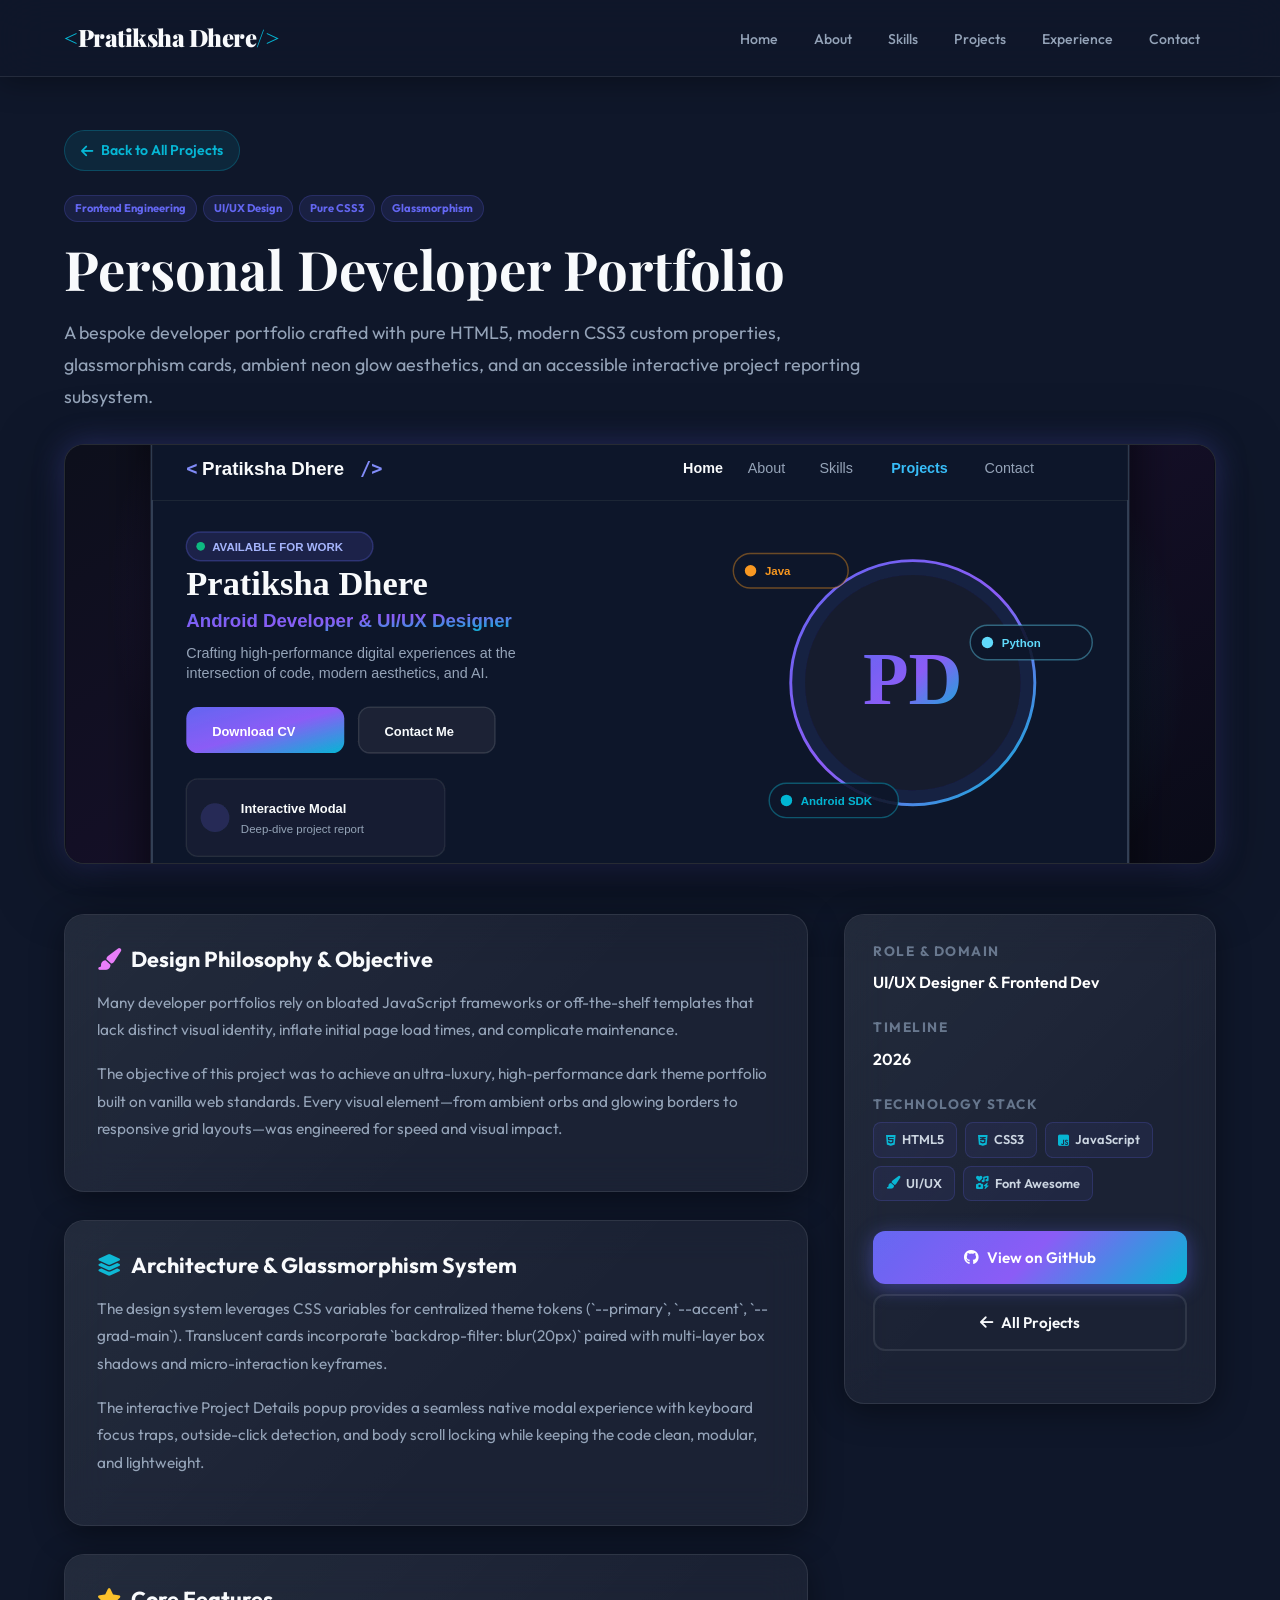
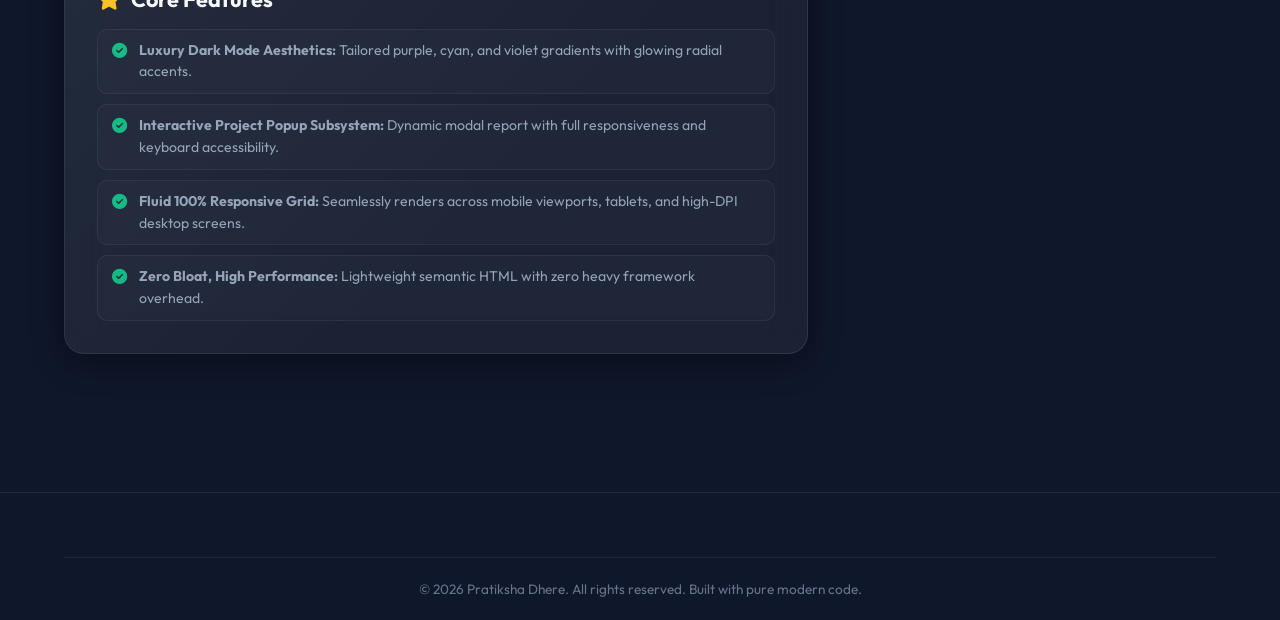
==== project-portfolio.html @ 49fff2e5 "Initial portfolio commit" ====
<!DOCTYPE html>
<html lang="en">
<head>
  <meta charset="UTF-8" />
  <meta name="viewport" content="width=device-width, initial-scale=1.0" />
  <meta name="description" content="Developer Portfolio — UI/UX Design & High Performance Web Architecture Case Study by Pratiksha Dhere" />
  <title>Developer Portfolio — Project Case Study</title>

  <!-- Google Fonts & Font Awesome -->
  <link rel="preconnect" href="https://fonts.googleapis.com" />
  <link rel="preconnect" href="https://fonts.gstatic.com" crossorigin />
  <link href="https://fonts.googleapis.com/css2?family=Playfair+Display:wght@400;700;900&family=Outfit:wght@300;400;500;600;700&display=swap" rel="stylesheet" />
  <link rel="stylesheet" href="https://cdnjs.cloudflare.com/ajax/libs/font-awesome/6.5.0/css/all.min.css" />

  <link rel="stylesheet" href="css/style.css" />
  <style>
    .case-hero {
      padding: 130px 0 40px;
      position: relative;
    }
    .back-nav-bar {
      margin-bottom: 24px;
    }
    .back-btn {
      display: inline-flex;
      align-items: center;
      gap: 8px;
      font-size: 0.88rem;
      font-weight: 600;
      color: var(--accent);
      padding: 8px 16px;
      border-radius: 30px;
      background: rgba(6, 182, 212, 0.1);
      border: 1px solid rgba(6, 182, 212, 0.25);
      transition: all 0.3s var(--ease);
    }
    .back-btn:hover {
      background: var(--accent);
      color: #0b0f19;
      transform: translateX(-4px);
    }
    .case-title {
      font-size: clamp(2.2rem, 5vw, 3.4rem);
      margin-bottom: 16px;
    }
    .case-lead {
      color: var(--text-muted);
      font-size: 1.12rem;
      max-width: 800px;
      line-height: 1.8;
      margin-bottom: 30px;
    }
    .case-banner {
      width: 100%;
      height: 420px;
      border-radius: 20px;
      overflow: hidden;
      margin-bottom: 50px;
      background: #090e17;
      border: 1px solid rgba(255,255,255,0.12);
      box-shadow: var(--shadow-lg), var(--glow-primary);
    }
    .case-banner img {
      width: 100%;
      height: 100%;
      object-fit: cover;
    }
    .case-layout {
      display: grid;
      grid-template-columns: 2fr 1fr;
      gap: 36px;
      margin-bottom: 70px;
    }
    .case-section-card {
      padding: 32px;
      margin-bottom: 28px;
    }
    .case-section-card h3 {
      font-size: 1.35rem;
      margin-bottom: 16px;
      display: flex;
      align-items: center;
      gap: 10px;
    }
    .case-section-card p {
      color: var(--text-muted);
      font-size: 0.96rem;
      line-height: 1.8;
      margin-bottom: 16px;
    }
    .case-sidebar-card {
      padding: 28px;
      position: sticky;
      top: 100px;
    }
    .sidebar-block {
      margin-bottom: 24px;
    }
    .sidebar-block h4 {
      font-size: 0.85rem;
      color: var(--text-dim);
      text-transform: uppercase;
      letter-spacing: 1.5px;
      margin-bottom: 10px;
    }
    @media (max-width: 860px) {
      .case-layout { grid-template-columns: 1fr; }
      .case-banner { height: 240px; }
    }
  </style>
</head>
<body>

  <!-- Navigation -->
  <header class="navbar" id="navbar">
    <div class="nav-inner">
      <a href="index.html" class="nav-logo">
        <span class="logo-sym">&lt;</span>Pratiksha Dhere<span class="logo-sym">/&gt;</span>
      </a>
      <nav>
        <ul class="nav-links">
          <li><a href="index.html#home">Home</a></li>
          <li><a href="index.html#about">About</a></li>
          <li><a href="index.html#skills">Skills</a></li>
          <li><a href="index.html#projects" class="active">Projects</a></li>
          <li><a href="index.html#experience">Experience</a></li>
          <li><a href="index.html#contact">Contact</a></li>
        </ul>
      </nav>
      <label class="hamburger-label" for="menu-toggle" aria-label="Toggle Menu">
        <span></span><span></span><span></span>
      </label>
      <input type="checkbox" id="menu-toggle" class="menu-toggle" />
      <nav class="mobile-nav">
        <ul>
          <li><a href="index.html#home">Home</a></li>
          <li><a href="index.html#projects">Projects</a></li>
          <li><a href="index.html#contact">Contact</a></li>
        </ul>
      </nav>
    </div>
  </header>

  <!-- Project Hero -->
  <main class="case-hero">
    <div class="container">
      
      <div class="back-nav-bar">
        <a href="index.html#projects" class="back-btn">
          <i class="fas fa-arrow-left"></i> Back to All Projects
        </a>
      </div>

      <div class="proj-tags" style="margin-bottom:14px">
        <span class="ptag">Frontend Engineering</span>
        <span class="ptag">UI/UX Design</span>
        <span class="ptag">Pure CSS3</span>
        <span class="ptag">Glassmorphism</span>
      </div>

      <h1 class="case-title font-display">Personal Developer Portfolio</h1>
      <p class="case-lead">
        A bespoke developer portfolio crafted with pure HTML5, modern CSS3 custom properties, glassmorphism cards, ambient neon glow aesthetics, and an accessible interactive project reporting subsystem.
      </p>

      <!-- Banner Mockup -->
      <div class="case-banner">
        <img src="assets/images/project-portfolio.svg" alt="Developer Portfolio Website Showcase" />
      </div>

      <!-- Main Layout -->
      <div class="case-layout">
        
        <!-- Left: In-depth report -->
        <div class="case-main">
          
          <div class="case-section-card glass-card">
            <h3><i class="fas fa-paint-brush" style="color:#e879f9"></i> Design Philosophy &amp; Objective</h3>
            <p>
              Many developer portfolios rely on bloated JavaScript frameworks or off-the-shelf templates that lack distinct visual identity, inflate initial page load times, and complicate maintenance.
            </p>
            <p>
              The objective of this project was to achieve an ultra-luxury, high-performance dark theme portfolio built on vanilla web standards. Every visual element—from ambient orbs and glowing borders to responsive grid layouts—was engineered for speed and visual impact.
            </p>
          </div>

          <div class="case-section-card glass-card">
            <h3><i class="fas fa-layer-group" style="color:var(--accent)"></i> Architecture &amp; Glassmorphism System</h3>
            <p>
              The design system leverages CSS variables for centralized theme tokens (`--primary`, `--accent`, `--grad-main`). Translucent cards incorporate `backdrop-filter: blur(20px)` paired with multi-layer box shadows and micro-interaction keyframes.
            </p>
            <p>
              The interactive Project Details popup provides a seamless native modal experience with keyboard focus traps, outside-click detection, and body scroll locking while keeping the code clean, modular, and lightweight.
            </p>
          </div>

          <div class="case-section-card glass-card">
            <h3><i class="fas fa-star" style="color:#fbbf24"></i> Core Features</h3>
            <ul class="modal-features-list">
              <li class="modal-feature-item">
                <i class="fas fa-check-circle"></i>
                <span><strong>Luxury Dark Mode Aesthetics:</strong> Tailored purple, cyan, and violet gradients with glowing radial accents.</span>
              </li>
              <li class="modal-feature-item">
                <i class="fas fa-check-circle"></i>
                <span><strong>Interactive Project Popup Subsystem:</strong> Dynamic modal report with full responsiveness and keyboard accessibility.</span>
              </li>
              <li class="modal-feature-item">
                <i class="fas fa-check-circle"></i>
                <span><strong>Fluid 100% Responsive Grid:</strong> Seamlessly renders across mobile viewports, tablets, and high-DPI desktop screens.</span>
              </li>
              <li class="modal-feature-item">
                <i class="fas fa-check-circle"></i>
                <span><strong>Zero Bloat, High Performance:</strong> Lightweight semantic HTML with zero heavy framework overhead.</span>
              </li>
            </ul>
          </div>

        </div>

        <!-- Right: Sidebar Meta -->
        <aside class="case-sidebar">
          <div class="case-sidebar-card glass-card">
            
            <div class="sidebar-block">
              <h4>Role &amp; Domain</h4>
              <p style="color:#fff;font-weight:600">UI/UX Designer &amp; Frontend Dev</p>
            </div>

            <div class="sidebar-block">
              <h4>Timeline</h4>
              <p style="color:#fff;font-weight:600">2026</p>
            </div>

            <div class="sidebar-block">
              <h4>Technology Stack</h4>
              <div class="modal-tech-grid">
                <span class="modal-tech-pill"><i class="fab fa-html5"></i> HTML5</span>
                <span class="modal-tech-pill"><i class="fab fa-css3-alt"></i> CSS3</span>
                <span class="modal-tech-pill"><i class="fab fa-js-square"></i> JavaScript</span>
                <span class="modal-tech-pill"><i class="fas fa-paint-brush"></i> UI/UX</span>
                <span class="modal-tech-pill"><i class="fas fa-icons"></i> Font Awesome</span>
              </div>
            </div>

            <div class="sidebar-block" style="margin-top:30px">
              <a href="https://github.com/pratikshadhere07" target="_blank" rel="noopener noreferrer" class="btn btn-primary btn-full">
                <i class="fab fa-github"></i> View on GitHub
              </a>
              <a href="index.html#projects" class="btn btn-outline btn-full" style="margin-top:10px">
                <i class="fas fa-arrow-left"></i> All Projects
              </a>
            </div>

          </div>
        </aside>

      </div>

    </div>
  </main>

  <!-- Footer -->
  <footer class="footer">
    <div class="container">
      <div class="footer-bottom" style="border-top:1px solid rgba(255,255,255,0.06);padding-top:20px;text-align:center">
        <p>&copy; 2026 Pratiksha Dhere. All rights reserved. Built with pure modern code.</p>
      </div>
    </div>
  </footer>

  <script src="js/script.js"></script>
</body>
</html>
---- css/style.css ----
/* ═══════════════════════════════════════════════════
   PORTFOLIO STYLESHEET — Pure CSS3 | Dark Luxury Theme
   Author: Your Name | 2026
   Sections:
     1. CSS Variables & Reset
     2. Typography
     3. Utilities & Reusables
     4. Navigation
     5. Hero Section
     6. About Section
     7. Skills Section
     8. Projects Section
     9. Experience / Timeline
    10. Achievements
    11. Services
    12. Contact
    13. Footer
    14. Animations & Keyframes
    15. Responsive Design
═══════════════════════════════════════════════════ */


/* ════════════════════════════════════════
   1. CSS VARIABLES & RESET
════════════════════════════════════════ */
:root {
  /* Colors */
  --primary:      #6366f1;
  --primary-dark: #4f46e5;
  --secondary:    #8b5cf6;
  --accent:       #06b6d4;
  --bg:           #0f172a;
  --bg-2:         #0d1526;
  --bg-3:         #111827;
  --card:         rgba(255, 255, 255, 0.05);
  --card-border:  rgba(255, 255, 255, 0.09);
  --text:         #f8fafc;
  --text-muted:   #94a3b8;
  --text-dim:     #64748b;

  /* Gradients */
  --grad-main:    linear-gradient(135deg, #6366f1 0%, #8b5cf6 50%, #06b6d4 100%);
  --grad-soft:    linear-gradient(135deg, rgba(99,102,241,0.3) 0%, rgba(139,92,246,0.3) 100%);
  --grad-glow:    linear-gradient(135deg, rgba(99,102,241,0.15) 0%, rgba(6,182,212,0.15) 100%);

  /* Shadows */
  --shadow-sm:    0 4px 16px rgba(0,0,0,0.3);
  --shadow-md:    0 8px 32px rgba(0,0,0,0.4);
  --shadow-lg:    0 16px 64px rgba(0,0,0,0.5);
  --glow-primary: 0 0 30px rgba(99,102,241,0.35);
  --glow-accent:  0 0 30px rgba(6,182,212,0.3);

  /* Spacing */
  --section-py:   100px;

  /* Timing */
  --ease:         cubic-bezier(0.4, 0, 0.2, 1);
  --ease-bounce:  cubic-bezier(0.34, 1.56, 0.64, 1);

  /* Fonts */
  --font-display: 'Playfair Display', Georgia, serif;
  --font-body:    'Outfit', 'Segoe UI', sans-serif;
}

*, *::before, *::after {
  margin: 0; padding: 0;
  box-sizing: border-box;
}

html {
  scroll-behavior: smooth;
  font-size: 16px;
}

body {
  font-family: var(--font-body);
  background-color: var(--bg);
  color: var(--text);
  line-height: 1.65;
  overflow-x: hidden;
}

img  { max-width: 100%; display: block; }
a    { text-decoration: none; color: inherit; }
ul   { list-style: none; }
button { font-family: var(--font-body); cursor: pointer; border: none; background: none; }
input, textarea, button { outline: none; }

::selection { background: rgba(99,102,241,0.4); color: var(--text); }

/* Scrollbar */
::-webkit-scrollbar { width: 6px; }
::-webkit-scrollbar-track { background: var(--bg); }
::-webkit-scrollbar-thumb { background: var(--primary); border-radius: 3px; }


/* ════════════════════════════════════════
   2. TYPOGRAPHY
════════════════════════════════════════ */
h1, h2, h3, h4 { font-weight: 700; line-height: 1.2; }

.grad-text {
  background: var(--grad-main);
  -webkit-background-clip: text;
  -webkit-text-fill-color: transparent;
  background-clip: text;
}

.font-display { font-family: var(--font-display); }


/* ════════════════════════════════════════
   3. UTILITIES & REUSABLES
════════════════════════════════════════ */
.container {
  max-width: 1200px;
  margin: 0 auto;
  padding: 0 24px;
  position: relative;
  z-index: 1;
}

.section {
  padding: var(--section-py) 0;
  position: relative;
  overflow: hidden;
}

/* Glass Card */
.glass-card {
  background: var(--card);
  border: 1px solid var(--card-border);
  backdrop-filter: blur(20px);
  -webkit-backdrop-filter: blur(20px);
  border-radius: 20px;
  box-shadow: var(--shadow-md);
  transition: transform 0.35s var(--ease),
              box-shadow 0.35s var(--ease),
              border-color 0.35s var(--ease);
}
.glass-card:hover {
  transform: translateY(-6px);
  box-shadow: var(--shadow-lg), var(--glow-primary);
  border-color: rgba(99,102,241,0.35);
}

/* Section Header */
.section-header { text-align: center; margin-bottom: 64px; }

.section-eyebrow {
  display: inline-block;
  font-size: 0.78rem;
  font-weight: 700;
  letter-spacing: 4px;
  text-transform: uppercase;
  color: var(--accent);
  background: rgba(6,182,212,0.1);
  border: 1px solid rgba(6,182,212,0.2);
  padding: 6px 20px;
  border-radius: 40px;
  margin-bottom: 16px;
}

.section-title {
  font-family: var(--font-display);
  font-size: clamp(2rem, 4.5vw, 3rem);
  font-weight: 900;
  margin-bottom: 20px;
}

.title-line {
  width: 56px; height: 4px;
  background: var(--grad-main);
  border-radius: 2px;
  margin: 0 auto;
}

/* Section background ghost text */
.section-bg-text {
  position: absolute;
  top: 50%;
  left: 50%;
  transform: translate(-50%,-50%);
  font-family: var(--font-display);
  font-size: clamp(5rem, 14vw, 12rem);
  font-weight: 900;
  color: rgba(255,255,255,0.018);
  letter-spacing: 0.15em;
  user-select: none;
  pointer-events: none;
  white-space: nowrap;
  z-index: 0;
}

/* Buttons */
.btn {
  display: inline-flex;
  align-items: center;
  gap: 8px;
  padding: 14px 30px;
  border-radius: 12px;
  font-size: 0.95rem;
  font-weight: 600;
  transition: transform 0.3s var(--ease-bounce),
              box-shadow 0.3s var(--ease),
              opacity 0.3s;
  position: relative;
  overflow: hidden;
}

.btn::before {
  content: '';
  position: absolute;
  inset: 0;
  background: rgba(255,255,255,0.12);
  opacity: 0;
  transition: opacity 0.25s;
}
.btn:hover::before { opacity: 1; }

.btn-primary {
  background: var(--grad-main);
  color: #fff;
  box-shadow: 0 4px 20px rgba(99,102,241,0.45);
}
.btn-primary:hover {
  transform: translateY(-3px) scale(1.02);
  box-shadow: 0 8px 35px rgba(99,102,241,0.6);
}
.btn-primary:active { transform: translateY(-1px); }

.btn-outline {
  background: transparent;
  color: var(--text);
  border: 2px solid var(--card-border);
}
.btn-outline:hover {
  border-color: var(--primary);
  color: var(--primary);
  transform: translateY(-3px);
  box-shadow: 0 0 20px rgba(99,102,241,0.2);
}

.btn-proj {
  display: inline-flex;
  align-items: center;
  gap: 6px;
  padding: 10px 20px;
  font-size: 0.85rem;
  font-weight: 600;
  border-radius: 10px;
  background: rgba(99,102,241,0.12);
  color: var(--primary);
  border: 1px solid rgba(99,102,241,0.25);
  transition: background 0.3s, color 0.3s, transform 0.3s var(--ease-bounce), box-shadow 0.3s;
}
.btn-proj:hover {
  background: var(--grad-main);
  color: #fff;
  border-color: transparent;
  transform: translateY(-2px);
  box-shadow: 0 6px 20px rgba(99,102,241,0.4);
}

.btn-sm { padding: 10px 20px; font-size: 0.85rem; }
.btn-full { width: 100%; justify-content: center; }

/* Decorative Orbs */
.orb {
  position: absolute;
  border-radius: 50%;
  filter: blur(80px);
  pointer-events: none;
  z-index: 0;
}


/* ════════════════════════════════════════
   4. NAVIGATION
════════════════════════════════════════ */
.navbar {
  position: fixed;
  top: 0; left: 0; right: 0;
  z-index: 1000;
  padding: 0;
  background: rgba(15, 23, 42, 0.8);
  backdrop-filter: blur(24px);
  -webkit-backdrop-filter: blur(24px);
  border-bottom: 1px solid var(--card-border);
  box-shadow: 0 4px 30px rgba(0,0,0,0.35);
}

.nav-inner {
  max-width: 1200px;
  margin: 0 auto;
  padding: 18px 24px;
  display: flex;
  align-items: center;
  justify-content: space-between;
  position: relative;
}

.nav-logo {
  font-family: var(--font-display);
  font-size: 1.5rem;
  font-weight: 900;
  letter-spacing: -0.5px;
}
.logo-sym { color: var(--accent); }

.nav-links {
  display: flex;
  align-items: center;
  gap: 4px;
}
.nav-links a {
  font-size: 0.88rem;
  font-weight: 500;
  color: var(--text-muted);
  padding: 8px 16px;
  border-radius: 8px;
  transition: color 0.25s, background 0.25s;
  position: relative;
}
.nav-links a::after {
  content: '';
  position: absolute;
  bottom: 4px; left: 50%;
  width: 0; height: 2px;
  background: var(--grad-main);
  border-radius: 2px;
  transform: translateX(-50%);
  transition: width 0.3s var(--ease);
}
.nav-links a:hover { color: var(--text); background: rgba(255,255,255,0.04); }
.nav-links a:hover::after { width: 55%; }

/* Mobile hamburger (CSS only — checkbox trick) */
.menu-toggle { display: none; }
.hamburger-label {
  display: none;
  flex-direction: column;
  gap: 5px;
  cursor: pointer;
  padding: 8px;
  z-index: 10;
}
.hamburger-label span {
  display: block;
  width: 24px; height: 2px;
  background: var(--text);
  border-radius: 2px;
  transition: transform 0.35s var(--ease), opacity 0.25s;
}
.menu-toggle:checked ~ .hamburger-label span:nth-child(1) {
  transform: rotate(45deg) translate(5px, 5px);
}
.menu-toggle:checked ~ .hamburger-label span:nth-child(2) {
  opacity: 0; transform: scaleX(0);
}
.menu-toggle:checked ~ .hamburger-label span:nth-child(3) {
  transform: rotate(-45deg) translate(5px, -5px);
}

.mobile-nav {
  display: none;
  position: absolute;
  top: 100%; left: 0; right: 0;
  background: rgba(13, 21, 38, 0.97);
  backdrop-filter: blur(24px);
  border-bottom: 1px solid var(--card-border);
  padding: 16px 0 24px;
  max-height: 0;
  overflow: hidden;
  transition: max-height 0.5s var(--ease);
}
.mobile-nav ul { padding: 0 24px; }
.mobile-nav a {
  display: block;
  padding: 12px 0;
  font-size: 1rem;
  font-weight: 500;
  color: var(--text-muted);
  border-bottom: 1px solid var(--card-border);
  transition: color 0.2s;
}
.mobile-nav a:hover { color: var(--primary); }
.menu-toggle:checked ~ .mobile-nav {
  display: block;
  max-height: 400px;
}


/* ════════════════════════════════════════
   5. HERO SECTION
════════════════════════════════════════ */
.hero {
  min-height: 100vh;
  display: flex;
  align-items: center;
  padding: 120px 0 80px;
  position: relative;
  overflow: hidden;
  background:
    radial-gradient(ellipse 80% 60% at 70% 30%, rgba(99,102,241,0.12) 0%, transparent 70%),
    radial-gradient(ellipse 60% 40% at 20% 70%, rgba(139,92,246,0.08) 0%, transparent 70%),
    var(--bg);
}

/* Grid overlay */
.grid-overlay {
  position: absolute;
  inset: 0;
  background-image:
    linear-gradient(rgba(99,102,241,0.04) 1px, transparent 1px),
    linear-gradient(90deg, rgba(99,102,241,0.04) 1px, transparent 1px);
  background-size: 48px 48px;
  pointer-events: none;
  mask-image: radial-gradient(ellipse at center, black 30%, transparent 80%);
  -webkit-mask-image: radial-gradient(ellipse at center, black 30%, transparent 80%);
}

/* Decorative orbs */
.orb-1 {
  width: 500px; height: 500px;
  background: radial-gradient(circle, rgba(99,102,241,0.25) 0%, transparent 70%);
  top: -150px; right: -100px;
  animation: orbFloat 10s ease-in-out infinite;
}
.orb-2 {
  width: 400px; height: 400px;
  background: radial-gradient(circle, rgba(139,92,246,0.18) 0%, transparent 70%);
  bottom: -100px; left: -120px;
  animation: orbFloat 13s ease-in-out infinite reverse;
}
.orb-3 {
  width: 250px; height: 250px;
  background: radial-gradient(circle, rgba(6,182,212,0.15) 0%, transparent 70%);
  top: 40%; left: 50%;
  animation: orbFloat 8s ease-in-out infinite 2s;
}

.hero-inner {
  max-width: 1200px;
  margin: 0 auto;
  padding: 0 24px;
  display: grid;
  grid-template-columns: 1fr 1fr;
  gap: 80px;
  align-items: center;
  position: relative;
  z-index: 1;
}

/* Hero Tag */
.hero-tag {
  display: inline-flex;
  align-items: center;
  gap: 8px;
  font-size: 0.82rem;
  font-weight: 600;
  color: var(--accent);
  background: rgba(6,182,212,0.1);
  border: 1px solid rgba(6,182,212,0.25);
  padding: 6px 16px;
  border-radius: 40px;
  margin-bottom: 20px;
  animation: fadeSlideUp 0.7s var(--ease) both;
}
.tag-dot {
  width: 8px; height: 8px;
  border-radius: 50%;
  background: var(--accent);
  animation: tagPulse 2s ease-in-out infinite;
}

/* Hero Name */
.hero-name {
  font-family: var(--font-display);
  font-size: clamp(3rem, 7vw, 5.5rem);
  font-weight: 900;
  line-height: 1.05;
  margin-bottom: 16px;
  animation: fadeSlideUp 0.7s var(--ease) 0.1s both;
}
.name-accent {
  background: var(--grad-main);
  -webkit-background-clip: text;
  -webkit-text-fill-color: transparent;
  background-clip: text;
}

.hero-title {
  font-size: clamp(1.05rem, 2vw, 1.3rem);
  font-weight: 500;
  color: var(--text-muted);
  margin-bottom: 20px;
  animation: fadeSlideUp 0.7s var(--ease) 0.2s both;
}
.title-highlight {
  background: var(--grad-main);
  -webkit-background-clip: text;
  -webkit-text-fill-color: transparent;
  background-clip: text;
  font-weight: 700;
}

.hero-bio {
  color: var(--text-muted);
  font-size: 1.02rem;
  line-height: 1.8;
  max-width: 500px;
  margin-bottom: 36px;
  animation: fadeSlideUp 0.7s var(--ease) 0.3s both;
}

.hero-btns {
  display: flex;
  gap: 14px;
  flex-wrap: wrap;
  margin-bottom: 36px;
  animation: fadeSlideUp 0.7s var(--ease) 0.4s both;
}

.hero-socials {
  display: flex;
  gap: 10px;
  animation: fadeSlideUp 0.7s var(--ease) 0.5s both;
}
.social-icon {
  width: 44px; height: 44px;
  border-radius: 10px;
  background: var(--card);
  border: 1px solid var(--card-border);
  display: flex; align-items: center; justify-content: center;
  font-size: 1rem;
  color: var(--text-muted);
  transition: background 0.3s, color 0.3s, transform 0.3s var(--ease-bounce), box-shadow 0.3s;
}
.social-icon:hover {
  background: var(--grad-main);
  color: #fff;
  border-color: transparent;
  transform: translateY(-4px);
  box-shadow: 0 8px 20px rgba(99,102,241,0.45);
}
/* Hero Image */
.hero-img-wrap {
  position: relative;
  display: flex;
  align-items: center;
  justify-content: center;
  animation: fadeSlideUp 0.9s var(--ease) 0.3s both;
}

.hero-img-glow {
  position: absolute;
  width: 300px; height: 300px;
  background: radial-gradient(circle, rgba(99,102,241,0.4) 0%, transparent 65%);
  border-radius: 50%;
  animation: glowPulse 4s ease-in-out infinite alternate;
  z-index: 0;
}

.hero-ring {
  position: absolute;
  border-radius: 50%;
  border-style: solid;
  animation: ringRotate 10s linear infinite;
}
.hero-ring-1 {
  width: 290px; height: 290px;
  border-width: 2px;
  border-color: rgba(99,102,241,0.3) transparent transparent rgba(6,182,212,0.3);
}
.hero-ring-2 {
  width: 340px; height: 340px;
  border-width: 1px;
  border-color: transparent rgba(139,92,246,0.2) rgba(139,92,246,0.2) transparent;
  animation-direction: reverse;
  animation-duration: 15s;
}

.hero-avatar {
  width: 240px; height: 240px;
  border-radius: 50%;
  background:
    linear-gradient(135deg, rgba(99,102,241,0.2), rgba(6,182,212,0.2));
  border: 2px solid var(--card-border);
  display: flex; align-items: center; justify-content: center;
  position: relative; z-index: 2;
  overflow: hidden;
}
.avatar-initials {
  font-family: var(--font-display);
  font-size: 5rem;
  font-weight: 900;
  background: var(--grad-main);
  -webkit-background-clip: text;
  -webkit-text-fill-color: transparent;
  background-clip: text;
}

/* Floating chips */
.float-chip {
  position: absolute;
  padding: 8px 14px;
  border-radius: 30px;
  background: rgba(15,23,42,0.85);
  border: 1px solid var(--card-border);
  backdrop-filter: blur(12px);
  font-size: 0.78rem;
  font-weight: 700;
  display: flex; align-items: center; gap: 6px;
  z-index: 3;
  white-space: nowrap;
}
.chip-java  { top: 10%; left: 0;  color: #f89820; animation: chipFloat 3s ease-in-out infinite; }
.chip-react { top: 65%; right: 0; color: #61dafb; animation: chipFloat 3.5s ease-in-out infinite 0.8s; }
.chip-ai    { bottom: 5%; left: 10%; color: var(--accent); animation: chipFloat 4s ease-in-out infinite 1.6s; }

/* Scroll indicator */
.scroll-indicator {
  position: absolute;
  bottom: 32px; left: 50%;
  transform: translateX(-50%);
  display: flex; flex-direction: column; align-items: center; gap: 8px;
  color: var(--text-dim);
  font-size: 0.72rem;
  letter-spacing: 2px;
  text-transform: uppercase;
  z-index: 1;
  animation: fadeIn 1s ease 1.5s both;
}
.scroll-line {
  width: 1px; height: 50px;
  background: linear-gradient(to bottom, var(--primary), transparent);
  animation: scrollGrow 2s ease-in-out infinite;
}


/* ════════════════════════════════════════
   6. ABOUT SECTION
════════════════════════════════════════ */
.about-section { background: var(--bg-3); }

.about-grid {
  display: grid;
  grid-template-columns: 1fr 2fr;
  gap: 60px;
  align-items: start;
}

/* Left card */
.about-card-wrap { display: flex; flex-direction: column; gap: 20px; position: sticky; top: 100px; }
.about-avatar-card {
  padding: 40px;
  text-align: center;
  position: relative;
  overflow: hidden;
}
.about-avatar-inner {
  width: 140px; height: 140px;
  border-radius: 20px;
  background: var(--grad-soft);
  border: 1px solid rgba(99,102,241,0.25);
  display: flex; align-items: center; justify-content: center;
  font-family: var(--font-display);
  font-size: 3.5rem; font-weight: 900;
  background-image: var(--grad-main);
  -webkit-background-clip: text;
  -webkit-text-fill-color: transparent;
  background-clip: text;
  margin: 0 auto 16px;
  position: relative;
}
.about-avatar-glow {
  position: absolute;
  inset: 0;
  background: var(--grad-glow);
  opacity: 0;
  transition: opacity 0.35s;
  border-radius: 20px;
}
.about-avatar-card:hover .about-avatar-glow { opacity: 1; }

.about-stats { display: flex; gap: 12px; flex-wrap: wrap; justify-content: center; }
.stat-pill {
  flex: 1;
  min-width: 80px;
  text-align: center;
  padding: 14px 10px;
  background: var(--card);
  border: 1px solid var(--card-border);
  border-radius: 14px;
  transition: transform 0.3s var(--ease-bounce), border-color 0.3s;
}
.stat-pill:hover { transform: translateY(-4px); border-color: rgba(99,102,241,0.4); }
.stat-pill strong {
  display: block;
  font-family: var(--font-display);
  font-size: 1.5rem; font-weight: 900;
  background: var(--grad-main);
  -webkit-background-clip: text;
  -webkit-text-fill-color: transparent;
  background-clip: text;
}
.stat-pill span { font-size: 0.72rem; color: var(--text-muted); font-weight: 500; }

/* Right content */
.about-subtitle {
  font-size: 1.4rem; font-weight: 700;
  background: var(--grad-main);
  -webkit-background-clip: text;
  -webkit-text-fill-color: transparent;
  background-clip: text;
  margin-bottom: 16px;
}
.about-para { color: var(--text-muted); line-height: 1.85; margin-bottom: 16px; }

.career-box {
  padding: 20px 24px;
  margin: 20px 0;
}
.career-box h4 {
  display: flex; align-items: center; gap: 8px;
  font-size: 1rem; font-weight: 700;
  margin-bottom: 10px;
  color: var(--text);
}
.career-box p { color: var(--text-muted); font-size: 0.92rem; line-height: 1.75; }

.block-title {
  display: flex; align-items: center; gap: 10px;
  font-size: 1.05rem; font-weight: 700;
  margin-bottom: 16px;
  color: var(--text);
}
.block-title i { color: var(--primary); }

.edu-block { margin-top: 20px; }
.edu-item {
  display: flex;
  gap: 14px;
  margin-bottom: 14px;
  padding: 14px;
  background: var(--card);
  border: 1px solid var(--card-border);
  border-radius: 12px;
  transition: border-color 0.3s, transform 0.3s;
}
.edu-item:hover { border-color: rgba(99,102,241,0.3); transform: translateX(4px); }
.edu-icon {
  width: 40px; height: 40px; min-width: 40px;
  border-radius: 10px;
  background: rgba(99,102,241,0.12);
  color: var(--primary);
  display: flex; align-items: center; justify-content: center;
}
.edu-item strong { display: block; font-size: 0.92rem; font-weight: 700; margin-bottom: 3px; }
.edu-item span { font-size: 0.8rem; color: var(--text-muted); }

/* Highlight cards */
.highlight-cards {
  display: grid;
  grid-template-columns: repeat(4, 1fr);
  gap: 12px;
  margin-top: 20px;
}
.hl-card {
  text-align: center;
  padding: 18px 10px;
  transition: transform 0.3s var(--ease-bounce), box-shadow 0.3s;
}
.hl-card i {
  font-size: 1.5rem;
  background: var(--grad-main);
  -webkit-background-clip: text;
  -webkit-text-fill-color: transparent;
  background-clip: text;
  margin-bottom: 8px;
}
.hl-card span { display: block; font-size: 0.78rem; font-weight: 600; color: var(--text-muted); }
.hl-card:hover { transform: translateY(-6px); box-shadow: var(--glow-primary); }


/* ════════════════════════════════════════
   7. SKILLS SECTION
════════════════════════════════════════ */
.skills-section { background: var(--bg); }

.skill-group { margin-bottom: 48px; }
.skill-group-title {
  display: flex;
  align-items: center;
  gap: 10px;
  font-size: 1rem;
  font-weight: 700;
  margin-bottom: 24px;
  color: var(--text-muted);
  text-transform: uppercase;
  letter-spacing: 2px;
}
.group-dot {
  width: 10px; height: 10px;
  border-radius: 50%;
}
.dot-blue   { background: #3b82f6; box-shadow: 0 0 8px rgba(59,130,246,0.6); }
.dot-purple { background: var(--secondary); box-shadow: 0 0 8px rgba(139,92,246,0.6); }
.dot-cyan   { background: var(--accent); box-shadow: 0 0 8px rgba(6,182,212,0.6); }

.skills-grid {
  display: grid;
  grid-template-columns: repeat(auto-fill, minmax(260px, 1fr));
  gap: 16px;
}

.skill-card {
  padding: 20px;
}
.skill-top {
  display: flex;
  align-items: center;
  gap: 12px;
  margin-bottom: 14px;
}
.skill-icon-wrap {
  width: 44px; height: 44px; min-width: 44px;
  border-radius: 10px;
  background: rgba(255,255,255,0.06);
  border: 1px solid rgba(255,255,255,0.08);
  display: flex; align-items: center; justify-content: center;
  font-size: 1.3rem;
  color: var(--ic, #fff);
  transition: transform 0.3s var(--ease-bounce), box-shadow 0.3s;
}
.skill-card:hover .skill-icon-wrap {
  transform: rotate(-8deg) scale(1.1);
  box-shadow: 0 0 16px color-mix(in srgb, var(--ic, #6366f1) 40%, transparent);
}
.skill-name {
  flex: 1;
  font-size: 0.95rem;
  font-weight: 700;
}
.skill-pct {
  font-size: 0.82rem;
  font-weight: 700;
  color: var(--accent);
  background: rgba(6,182,212,0.1);
  padding: 3px 8px;
  border-radius: 6px;
}

.skill-bar-wrap {
  height: 6px;
  background: rgba(255,255,255,0.06);
  border-radius: 3px;
  overflow: hidden;
}
.skill-bar {
  height: 100%;
  width: 0%;
  border-radius: 3px;
  background: linear-gradient(90deg, var(--c, var(--primary)) 0%, color-mix(in srgb, var(--c, var(--primary)) 70%, white) 100%);
  animation: skillFill 1.5s var(--ease) 0.5s forwards;
  --target-w: var(--w, 75%);
}


/* ════════════════════════════════════════
   8. PROJECTS SECTION
════════════════════════════════════════ */
.projects-section {
  background: var(--bg-3);
}

.projects-grid {
  display: grid;
  grid-template-columns: repeat(3, 1fr);
  gap: 24px;
}

.project-card { overflow: hidden; }

/* Featured card spans 2 cols */
.project-card--featured { grid-column: span 2; }

.proj-thumb {
  height: 180px;
  display: flex;
  align-items: center;
  justify-content: center;
  font-size: 3.5rem;
  position: relative;
  overflow: hidden;
  transition: transform 0.5s var(--ease);
}
.project-card:hover .proj-thumb { transform: scale(1.04); }

.proj-thumb--ai       { background: linear-gradient(135deg, #1a0533, #2d0a6e, #0a2a6e); color: #a78bfa; }
.proj-thumb--shield   { background: linear-gradient(135deg, #0a2a0a, #0d4d0d, #0a3d1f); color: #4ade80; }
.proj-thumb--ecom     { background: linear-gradient(135deg, #2a1a0a, #6b2d00, #1a0a2a); color: #fb923c; }
.proj-thumb--drone    { background: linear-gradient(135deg, #1a2a0a, #2a4a10, #0a3a2a); color: #a3e635; }
.proj-thumb--hospital { background: linear-gradient(135deg, #0a1a2a, #0a2a4a, #001f3f); color: #60a5fa; }
.proj-thumb--portfolio{ background: linear-gradient(135deg, #2a0a2a, #4a0a6e, #1a0a40); color: #e879f9; }

.proj-thumb-glow {
  position: absolute;
  inset: 0;
  background: radial-gradient(circle at center, rgba(255,255,255,0.08) 0%, transparent 70%);
  opacity: 0;
  transition: opacity 0.35s;
}
.project-card:hover .proj-thumb-glow { opacity: 1; }

.proj-body { padding: 20px; }
.proj-tags {
  display: flex;
  gap: 6px;
  flex-wrap: wrap;
  margin-bottom: 10px;
}
.ptag {
  font-size: 0.7rem; font-weight: 700;
  padding: 3px 10px;
  border-radius: 20px;
  background: rgba(99,102,241,0.12);
  color: var(--primary);
  border: 1px solid rgba(99,102,241,0.2);
}
.proj-title {
  font-family: var(--font-display);
  font-size: 1.1rem; font-weight: 700;
  margin-bottom: 8px;
}
.proj-desc {
  color: var(--text-muted);
  font-size: 0.87rem;
  line-height: 1.65;
  margin-bottom: 16px;
}

/* ────────────────────────────────────────
   Project Details Popup / Modal
──────────────────────────────────────── */
.project-card {
  cursor: pointer;
}

.project-card:hover .btn-proj {
  background: var(--grad-main);
  color: #fff;
  border-color: transparent;
  box-shadow: 0 4px 16px rgba(99, 102, 241, 0.4);
}

body.modal-open {
  overflow: hidden;
}

.project-modal {
  position: fixed;
  inset: 0;
  z-index: 99999;
  display: flex;
  align-items: center;
  justify-content: center;
  padding: 24px 16px;
  opacity: 0;
  visibility: hidden;
  transition: opacity 0.3s var(--ease),
              visibility 0.3s var(--ease);
}

.project-modal.is-open {
  opacity: 1;
  visibility: visible;
}

.project-modal-backdrop {
  position: absolute;
  inset: 0;
  background: rgba(9, 14, 26, 0.82);
  backdrop-filter: blur(14px);
  -webkit-backdrop-filter: blur(14px);
  cursor: pointer;
}

.project-modal-dialog {
  position: relative;
  z-index: 2;
  width: 100%;
  max-width: 860px;
  max-height: calc(100vh - 48px);
  background: linear-gradient(145deg, rgba(17, 24, 39, 0.98), rgba(15, 23, 42, 0.98));
  border: 1px solid rgba(255, 255, 255, 0.12);
  border-radius: 24px;
  box-shadow: 0 25px 60px -10px rgba(0, 0, 0, 0.7),
              0 0 40px rgba(99, 102, 241, 0.22);
  overflow-y: auto;
  overflow-x: hidden;
  transform: scale(0.94) translateY(16px);
  transition: transform 0.35s var(--ease-bounce),
              opacity 0.35s var(--ease);
  scrollbar-width: thin;
  scrollbar-color: var(--primary) transparent;
}

.project-modal.is-open .project-modal-dialog {
  transform: scale(1) translateY(0);
}

/* Modal Close Button */
.modal-close-btn {
  position: absolute;
  top: 16px;
  right: 16px;
  z-index: 10;
  width: 42px;
  height: 42px;
  border-radius: 50%;
  background: rgba(15, 23, 42, 0.75);
  border: 1px solid rgba(255, 255, 255, 0.15);
  backdrop-filter: blur(8px);
  -webkit-backdrop-filter: blur(8px);
  color: var(--text-muted);
  font-size: 1.1rem;
  display: flex;
  align-items: center;
  justify-content: center;
  cursor: pointer;
  transition: all 0.3s var(--ease-bounce);
}

.modal-close-btn:hover {
  background: var(--grad-main);
  color: #ffffff;
  border-color: transparent;
  transform: rotate(90deg) scale(1.1);
  box-shadow: 0 0 20px rgba(99, 102, 241, 0.6);
}

/* Modal Media Showcase */
.modal-media-wrap {
  position: relative;
  width: 100%;
  height: 290px;
  background: #090e17;
  overflow: hidden;
  border-radius: 24px 24px 0 0;
  border-bottom: 1px solid rgba(255, 255, 255, 0.08);
}

.modal-proj-img {
  width: 100%;
  height: 100%;
  object-fit: cover;
  object-position: center top;
  transition: transform 0.6s var(--ease);
}

.modal-media-wrap:hover .modal-proj-img {
  transform: scale(1.02);
}

.modal-media-overlay {
  position: absolute;
  inset: 0;
  background: linear-gradient(to top, rgba(15, 23, 42, 0.95) 0%, rgba(15, 23, 42, 0.3) 45%, transparent 100%);
  pointer-events: none;
}

.modal-category-badge {
  position: absolute;
  bottom: 16px;
  left: 24px;
  padding: 6px 14px;
  border-radius: 30px;
  background: rgba(15, 23, 42, 0.85);
  border: 1px solid rgba(99, 102, 241, 0.35);
  backdrop-filter: blur(10px);
  -webkit-backdrop-filter: blur(10px);
  color: var(--accent);
  font-size: 0.78rem;
  font-weight: 700;
  letter-spacing: 0.5px;
  text-transform: uppercase;
}

/* Modal Body */
.modal-body-content {
  padding: 28px 32px 36px;
}

.modal-header-block {
  margin-bottom: 24px;
}

.modal-tags-list {
  margin-bottom: 12px;
}

.modal-proj-title {
  font-size: 1.85rem;
  font-weight: 700;
  color: var(--text);
  line-height: 1.25;
  margin-bottom: 12px;
}

.modal-proj-desc {
  color: var(--text-muted);
  font-size: 0.98rem;
  line-height: 1.7;
}

/* Problem & Solution Grid */
.modal-case-study-grid {
  display: grid;
  grid-template-columns: 1fr 1fr;
  gap: 18px;
  margin-bottom: 26px;
}

.case-card {
  padding: 20px;
  border-radius: 16px;
  background: rgba(255, 255, 255, 0.03);
  border: 1px solid var(--card-border);
  transition: transform 0.3s var(--ease), border-color 0.3s var(--ease);
}

.case-card:hover {
  border-color: rgba(99, 102, 241, 0.3);
  transform: translateY(-2px);
}

.case-card-header {
  display: flex;
  align-items: center;
  gap: 10px;
  margin-bottom: 12px;
}

.case-card-header h4 {
  font-size: 1rem;
  font-weight: 700;
  color: var(--text);
}

.case-icon-wrap {
  width: 34px;
  height: 34px;
  border-radius: 10px;
  display: flex;
  align-items: center;
  justify-content: center;
  font-size: 0.95rem;
}

.icon-problem {
  background: rgba(239, 68, 68, 0.12);
  color: #f87171;
  border: 1px solid rgba(239, 68, 68, 0.25);
}

.icon-solution {
  background: rgba(6, 182, 212, 0.12);
  color: var(--accent);
  border: 1px solid rgba(6, 182, 212, 0.25);
}

.case-card p {
  font-size: 0.88rem;
  color: var(--text-muted);
  line-height: 1.65;
}

/* Sections */
.modal-section-block {
  margin-bottom: 26px;
}

.modal-block-title {
  font-size: 1.05rem;
  font-weight: 700;
  color: var(--text);
  margin-bottom: 14px;
  display: flex;
  align-items: center;
  gap: 8px;
}

/* Features List */
.modal-features-list {
  display: grid;
  grid-template-columns: 1fr;
  gap: 10px;
}

.modal-feature-item {
  display: flex;
  align-items: flex-start;
  gap: 12px;
  padding: 10px 14px;
  background: rgba(255, 255, 255, 0.02);
  border: 1px solid rgba(255, 255, 255, 0.06);
  border-radius: 10px;
  font-size: 0.88rem;
  color: var(--text-muted);
  line-height: 1.55;
  transition: background 0.25s, transform 0.25s;
}

.modal-feature-item:hover {
  background: rgba(99, 102, 241, 0.06);
  transform: translateX(3px);
}

.modal-feature-item i {
  color: #10b981;
  font-size: 0.95rem;
  margin-top: 3px;
  flex-shrink: 0;
}

.modal-feature-item span {
  flex: 1;
}

/* Tech Grid */
.modal-tech-grid {
  display: flex;
  flex-wrap: wrap;
  gap: 8px;
}

.modal-tech-pill {
  display: inline-flex;
  align-items: center;
  gap: 6px;
  padding: 6px 12px;
  border-radius: 8px;
  background: rgba(99, 102, 241, 0.08);
  border: 1px solid rgba(99, 102, 241, 0.2);
  font-size: 0.8rem;
  font-weight: 600;
  color: #cbd5e1;
  transition: all 0.25s;
}

.modal-tech-pill:hover {
  background: rgba(99, 102, 241, 0.18);
  border-color: var(--primary);
  color: #ffffff;
  transform: translateY(-2px);
}

.modal-tech-pill i {
  color: var(--accent);
}

/* Action Footer */
.modal-actions-footer {
  display: flex;
  align-items: center;
  justify-content: flex-end;
  gap: 14px;
  margin-top: 30px;
  padding-top: 20px;
  border-top: 1px solid rgba(255, 255, 255, 0.08);
  flex-wrap: wrap;
}

.modal-action-btn {
  padding: 12px 24px;
  font-size: 0.9rem;
}

@media (max-width: 768px) {
  .project-modal {
    padding: 16px 10px;
  }
  .project-modal-dialog {
    max-height: calc(100vh - 24px);
    border-radius: 18px;
  }
  .modal-media-wrap {
    height: 190px;
    border-radius: 18px 18px 0 0;
  }
  .modal-category-badge {
    left: 16px;
    bottom: 12px;
    font-size: 0.72rem;
    padding: 4px 10px;
  }
  .modal-body-content {
    padding: 20px 18px 24px;
  }
  .modal-proj-title {
    font-size: 1.4rem;
  }
  .modal-case-study-grid {
    grid-template-columns: 1fr;
    gap: 12px;
  }
  .modal-actions-footer {
    flex-direction: column-reverse;
    gap: 10px;
  }
  .modal-action-btn {
    width: 100%;
    justify-content: center;
  }
}



/* ════════════════════════════════════════
   9. EXPERIENCE / TIMELINE
════════════════════════════════════════ */
.experience-section { background: var(--bg); }

.timeline {
  position: relative;
  max-width: 860px;
  margin: 0 auto;
}
/* Center line */
.timeline::before {
  content: '';
  position: absolute;
  left: 50%;
  top: 0; bottom: 0;
  width: 2px;
  background: linear-gradient(to bottom, var(--primary), var(--secondary), var(--accent));
  transform: translateX(-50%);
}

.tl-item {
  display: flex;
  align-items: flex-start;
  margin-bottom: 40px;
  position: relative;
}
.tl-left  { justify-content: flex-start; padding-right: calc(50% + 32px); }
.tl-right { justify-content: flex-end;   padding-left:  calc(50% + 32px); }

.tl-dot {
  position: absolute;
  left: 50%;
  top: 24px;
  width: 14px; height: 14px;
  background: var(--grad-main);
  border-radius: 50%;
  transform: translateX(-50%);
  border: 3px solid var(--bg);
  z-index: 1;
  box-shadow: 0 0 12px rgba(99,102,241,0.7);
  transition: transform 0.3s var(--ease-bounce);
}
.tl-item:hover .tl-dot { transform: translateX(-50%) scale(1.5); }

.tl-content {
  padding: 22px 24px;
  width: 100%;
}
.tl-badge {
  display: inline-block;
  font-size: 0.68rem; font-weight: 800;
  text-transform: uppercase;
  letter-spacing: 1.5px;
  padding: 4px 12px;
  border-radius: 20px;
  margin-bottom: 10px;
}
.badge-intern { background: rgba(99,102,241,0.18); color: var(--primary); }
.badge-free   { background: rgba(59,130,246,0.18);  color: #60a5fa; }
.badge-proj   { background: rgba(6,182,212,0.18);   color: var(--accent); }
.badge-cert   { background: rgba(20,184,166,0.18);  color: #2dd4bf; }

.tl-content h3 { font-size: 1rem; font-weight: 700; margin-bottom: 6px; }
.tl-org, .tl-date {
  display: flex; align-items: center; gap: 6px;
  font-size: 0.8rem; color: var(--text-dim);
  margin-bottom: 4px;
}
.tl-desc {
  color: var(--text-muted);
  font-size: 0.87rem;
  line-height: 1.65;
  margin: 10px 0;
}
.tl-tags { display: flex; gap: 6px; flex-wrap: wrap; }
.tl-tags span {
  font-size: 0.7rem; font-weight: 700;
  padding: 3px 10px;
  background: rgba(139,92,246,0.12);
  color: var(--secondary);
  border: 1px solid rgba(139,92,246,0.2);
  border-radius: 20px;
}


/* ════════════════════════════════════════
   10. ACHIEVEMENTS
════════════════════════════════════════ */
.achievements-section {
  background: var(--bg-3);
  position: relative;
  overflow: hidden;
}
.achievements-section::before {
  content: '';
  position: absolute;
  top: 50%; left: 50%;
  transform: translate(-50%, -50%);
  width: 700px; height: 400px;
  background: radial-gradient(ellipse, rgba(99,102,241,0.08) 0%, transparent 70%);
  pointer-events: none;
}

.ach-grid {
  display: grid;
  grid-template-columns: repeat(4, 1fr);
  gap: 24px;
}

.ach-card {
  text-align: center;
  padding: 44px 24px;
  position: relative;
  overflow: hidden;
}
.ach-card::after {
  content: '';
  position: absolute;
  bottom: 0; left: 0; right: 0;
  height: 3px;
  background: var(--grad-main);
  transform: scaleX(0);
  transform-origin: left;
  transition: transform 0.4s var(--ease);
}
.ach-card:hover::after { transform: scaleX(1); }

.ach-icon {
  font-size: 2rem;
  background: var(--grad-main);
  -webkit-background-clip: text;
  -webkit-text-fill-color: transparent;
  background-clip: text;
  margin-bottom: 16px;
}
.ach-number {
  font-family: var(--font-display);
  font-size: 3.2rem;
  font-weight: 900;
  line-height: 1;
  margin-bottom: 10px;
}
.ach-number span { font-size: 2rem; }
.ach-card p { color: var(--text-muted); font-size: 0.9rem; font-weight: 500; }


/* ════════════════════════════════════════
   11. SERVICES
════════════════════════════════════════ */
.services-section { background: var(--bg); }

.services-grid {
  display: grid;
  grid-template-columns: repeat(2, 1fr);
  gap: 24px;
}

.svc-card {
  padding: 36px;
  position: relative;
  overflow: hidden;
}
.svc-card::before {
  content: '';
  position: absolute;
  top: 0; left: 0; right: 0;
  height: 3px;
  background: var(--grad-main);
  transform: scaleX(0);
  transform-origin: left;
  transition: transform 0.45s var(--ease);
}
.svc-card:hover::before { transform: scaleX(1); }

.svc-icon {
  width: 60px; height: 60px;
  border-radius: 16px;
  background: rgba(255,255,255,0.05);
  border: 1px solid rgba(255,255,255,0.08);
  display: flex; align-items: center; justify-content: center;
  font-size: 1.6rem;
  color: var(--sc, var(--primary));
  margin-bottom: 20px;
  transition: transform 0.35s var(--ease-bounce), box-shadow 0.35s;
}
.svc-card:hover .svc-icon {
  transform: rotate(-5deg) scale(1.1);
  box-shadow: 0 0 24px color-mix(in srgb, var(--sc, var(--primary)) 50%, transparent);
}

.svc-card h3 {
  font-family: var(--font-display);
  font-size: 1.25rem; font-weight: 700;
  margin-bottom: 12px;
}
.svc-card p { color: var(--text-muted); font-size: 0.9rem; line-height: 1.75; margin-bottom: 16px; }

.svc-list { display: flex; flex-direction: column; gap: 7px; }
.svc-list li {
  display: flex; align-items: center; gap: 8px;
  font-size: 0.86rem; color: var(--text-muted);
}
.svc-list .fa-check { color: #2dd4bf; font-size: 0.7rem; }

.svc-num {
  position: absolute;
  top: 24px; right: 24px;
  font-family: var(--font-display);
  font-size: 3.5rem; font-weight: 900;
  color: rgba(255,255,255,0.035);
  line-height: 1;
  user-select: none;
}


/* ════════════════════════════════════════
   12. CONTACT
════════════════════════════════════════ */
.contact-section { background: var(--bg-3); }
.orb-contact-1 {
  width: 400px; height: 400px;
  background: radial-gradient(circle, rgba(99,102,241,0.18) 0%, transparent 70%);
  top: -100px; right: -100px;
}
.orb-contact-2 {
  width: 350px; height: 350px;
  background: radial-gradient(circle, rgba(6,182,212,0.12) 0%, transparent 70%);
  bottom: -80px; left: -80px;
}

.contact-grid {
  display: grid;
  grid-template-columns: 1fr 1.3fr;
  gap: 60px;
  align-items: start;
}

.contact-info h3 {
  font-family: var(--font-display);
  font-size: 1.5rem; font-weight: 700;
  margin-bottom: 14px;
  background: var(--grad-main);
  -webkit-background-clip: text;
  -webkit-text-fill-color: transparent;
  background-clip: text;
}
.contact-info > p {
  color: var(--text-muted);
  line-height: 1.8;
  margin-bottom: 32px;
}

.contact-items { display: flex; flex-direction: column; gap: 14px; }
.contact-item {
  display: flex; align-items: center; gap: 14px;
  padding: 14px 18px;
  background: var(--card);
  border: 1px solid var(--card-border);
  border-radius: 14px;
  transition: border-color 0.3s, transform 0.3s;
}
.contact-item:hover { border-color: rgba(99,102,241,0.35); transform: translateX(4px); }
.ci-icon {
  width: 42px; height: 42px; min-width: 42px;
  border-radius: 10px;
  background: rgba(99,102,241,0.12);
  color: var(--primary);
  display: flex; align-items: center; justify-content: center;
  font-size: 1rem;
}
.contact-item strong {
  display: block;
  font-size: 0.72rem;
  text-transform: uppercase;
  letter-spacing: 1px;
  color: var(--text-dim);
  margin-bottom: 2px;
}
.contact-item a,
.contact-item span {
  font-size: 0.9rem;
  font-weight: 500;
  color: var(--text);
  transition: color 0.2s;
}
.contact-item a:hover { color: var(--accent); }

/* Contact Form */
.contact-form { padding: 36px; }
.form-group { margin-bottom: 20px; }
.form-group label {
  display: block;
  font-size: 0.82rem;
  font-weight: 700;
  color: var(--text-muted);
  text-transform: uppercase;
  letter-spacing: 0.8px;
  margin-bottom: 8px;
}
.form-group input,
.form-group textarea {
  width: 100%;
  background: rgba(255,255,255,0.04);
  border: 1px solid var(--card-border);
  border-radius: 12px;
  padding: 14px 16px;
  color: var(--text);
  font-family: var(--font-body);
  font-size: 0.95rem;
  transition: border-color 0.3s, box-shadow 0.3s;
}
.form-group input::placeholder,
.form-group textarea::placeholder { color: var(--text-dim); }
.form-group input:focus,
.form-group textarea:focus {
  border-color: var(--primary);
  box-shadow: 0 0 0 4px rgba(99,102,241,0.12);
}
.form-group textarea { resize: vertical; min-height: 120px; }


/* ════════════════════════════════════════
   13. FOOTER
════════════════════════════════════════ */
.footer {
  background: var(--bg);
  border-top: 1px solid var(--card-border);
  padding: 64px 0 0;
  position: relative;
  overflow: hidden;
}
.footer-glow {
  position: absolute;
  top: 0; left: 50%;
  transform: translateX(-50%);
  width: 600px; height: 2px;
  background: var(--grad-main);
  filter: blur(8px);
}

.footer-grid {
  display: grid;
  grid-template-columns: 2fr 1fr 1fr 1.4fr;
  gap: 40px;
  margin-bottom: 48px;
}

.footer-brand .nav-logo { font-size: 1.4rem; margin-bottom: 16px; display: inline-block; }
.footer-brand p {
  color: var(--text-muted);
  font-size: 0.88rem;
  line-height: 1.75;
  margin-bottom: 20px;
}
.footer-socials { display: flex; gap: 10px; }
.footer-socials a {
  width: 40px; height: 40px;
  border-radius: 10px;
  background: var(--card);
  border: 1px solid var(--card-border);
  display: flex; align-items: center; justify-content: center;
  color: var(--text-muted);
  font-size: 0.95rem;
  transition: background 0.3s, color 0.3s, transform 0.3s var(--ease-bounce), box-shadow 0.3s;
}
.footer-socials a:hover {
  background: var(--grad-main);
  color: #fff;
  border-color: transparent;
  transform: translateY(-4px);
  box-shadow: 0 6px 16px rgba(99,102,241,0.4);
}

.footer-col h4 {
  font-size: 0.88rem;
  font-weight: 800;
  text-transform: uppercase;
  letter-spacing: 2px;
  color: var(--text);
  margin-bottom: 18px;
}
.footer-col ul { display: flex; flex-direction: column; gap: 10px; }
.footer-col ul li a {
  font-size: 0.87rem;
  color: var(--text-muted);
  transition: color 0.2s, padding-left 0.2s;
}
.footer-col ul li a:hover { color: var(--primary); padding-left: 4px; }

.footer-contact-list li {
  display: flex;
  align-items: center;
  gap: 8px;
  font-size: 0.85rem;
  color: var(--text-muted);
  margin-bottom: 8px;
}
.footer-contact-list li i { color: var(--primary); width: 16px; }

.footer-bottom {
  border-top: 1px solid var(--card-border);
  padding: 20px 0;
  text-align: center;
  color: var(--text-dim);
  font-size: 0.85rem;
}
.heart {
  color: #f87171;
  animation: heartPulse 1.5s ease infinite;
  display: inline-block;
}


/* ════════════════════════════════════════
   14. ANIMATIONS & KEYFRAMES
════════════════════════════════════════ */

/* Fade + Slide Up */
@keyframes fadeSlideUp {
  from { opacity: 0; transform: translateY(28px); }
  to   { opacity: 1; transform: translateY(0); }
}

/* Fade In */
@keyframes fadeIn {
  from { opacity: 0; }
  to   { opacity: 1; }
}

/* Orb Float */
@keyframes orbFloat {
  0%, 100% { transform: translateY(0) scale(1); }
  50%       { transform: translateY(-30px) scale(1.05); }
}

/* Glow Pulse */
@keyframes glowPulse {
  from { opacity: 0.5; transform: scale(0.9); }
  to   { opacity: 0.9; transform: scale(1.1); }
}

/* Ring Rotate */
@keyframes ringRotate {
  to { transform: rotate(360deg); }
}

/* Chip Float */
@keyframes chipFloat {
  0%, 100% { transform: translateY(0); }
  50%       { transform: translateY(-10px); }
}

/* Scroll Grow */
@keyframes scrollGrow {
  0%   { height: 0; opacity: 0; }
  50%  { height: 50px; opacity: 1; }
  100% { height: 0; opacity: 0; }
}

/* Tag Pulse */
@keyframes tagPulse {
  0%, 100% { box-shadow: 0 0 0 0 rgba(6,182,212,0.5); }
  50%       { box-shadow: 0 0 0 6px rgba(6,182,212,0); }
}

/* Skill Bar Fill */
@keyframes skillFill {
  to { width: var(--target-w); }
}

/* Heart Pulse */
@keyframes heartPulse {
  0%, 100% { transform: scale(1); }
  50%       { transform: scale(1.25); }
}

/* Hover Shine effect on cards */
.glass-card::after {
  content: '';
  position: absolute;
  inset: 0;
  background: linear-gradient(135deg, rgba(255,255,255,0.04) 0%, transparent 60%);
  border-radius: inherit;
  pointer-events: none;
}
.glass-card { position: relative; }


/* ════════════════════════════════════════
   15. RESPONSIVE DESIGN
════════════════════════════════════════ */

/* ── Tablet: ≤ 1024px ── */
@media (max-width: 1024px) {
  :root { --section-py: 80px; }

  .hero-inner { gap: 48px; }
  .hero-name  { font-size: clamp(2.6rem, 6vw, 4.5rem); }

  .projects-grid { grid-template-columns: repeat(2, 1fr); }
  .project-card--featured { grid-column: span 1; }

  .ach-grid { grid-template-columns: repeat(2, 1fr); }

  .footer-grid { grid-template-columns: 1fr 1fr; }
}

/* ── Tablet Portrait: ≤ 860px ── */
@media (max-width: 860px) {
  /* Nav: hide desktop links, show hamburger */
  .nav-links { display: none; }
  .hamburger-label { display: flex; }

  .hero-inner {
    grid-template-columns: 1fr;
    text-align: center;
    gap: 48px;
  }
  .hero-bio { margin-left: auto; margin-right: auto; }
  .hero-btns, .hero-socials { justify-content: center; }
  .hero-img-wrap { order: -1; }

  .about-grid { grid-template-columns: 1fr; }
  .about-card-wrap { position: static; flex-direction: row; align-items: flex-start; }

  .highlight-cards { grid-template-columns: repeat(2, 1fr); }

  .timeline::before { left: 20px; }
  .tl-item { padding-right: 0 !important; padding-left: 52px !important; justify-content: flex-start !important; }
  .tl-dot { left: 20px !important; }

  .services-grid { grid-template-columns: 1fr; }

  .contact-grid { grid-template-columns: 1fr; }
}

/* ── Mobile: ≤ 640px ── */
@media (max-width: 640px) {
  :root { --section-py: 60px; }

  .hero-ring-2 { width: 280px; height: 280px; }
  .hero-ring-1 { width: 240px; height: 240px; }
  .hero-avatar { width: 190px; height: 190px; }
  .avatar-initials { font-size: 4rem; }

  .hero-btns { flex-direction: column; align-items: center; }
  .hero-btns .btn { width: 100%; justify-content: center; }

  .skills-grid { grid-template-columns: 1fr; }
  .projects-grid { grid-template-columns: 1fr; }
  .ach-grid { grid-template-columns: repeat(2, 1fr); }
  .footer-grid { grid-template-columns: 1fr; }

  .about-card-wrap { flex-direction: column; }
  .about-stats { flex-direction: row; }

  .float-chip { display: none; }

  .section-bg-text { font-size: 5rem; }
}

/* ── Small Mobile: ≤ 400px ── */
@media (max-width: 400px) {
  .ach-grid { grid-template-columns: 1fr; }
  .highlight-cards { grid-template-columns: repeat(2, 1fr); }
}
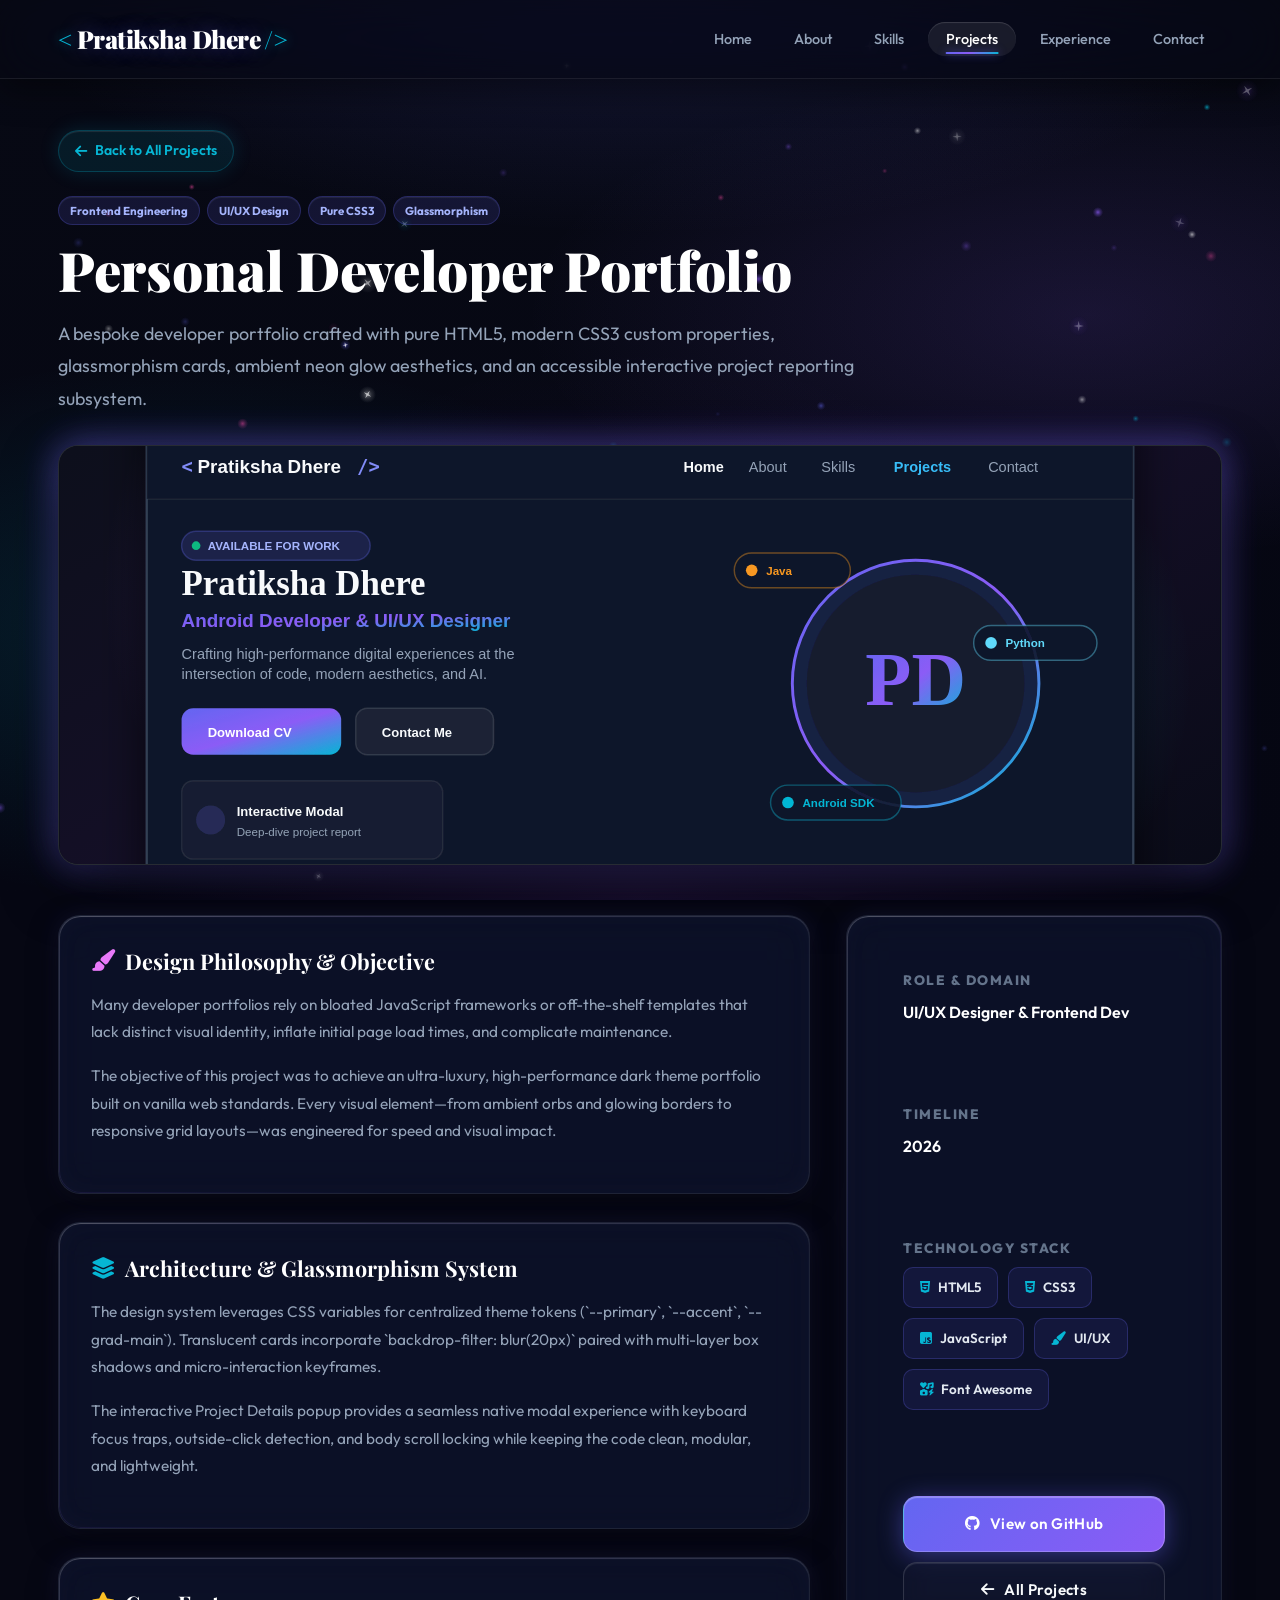
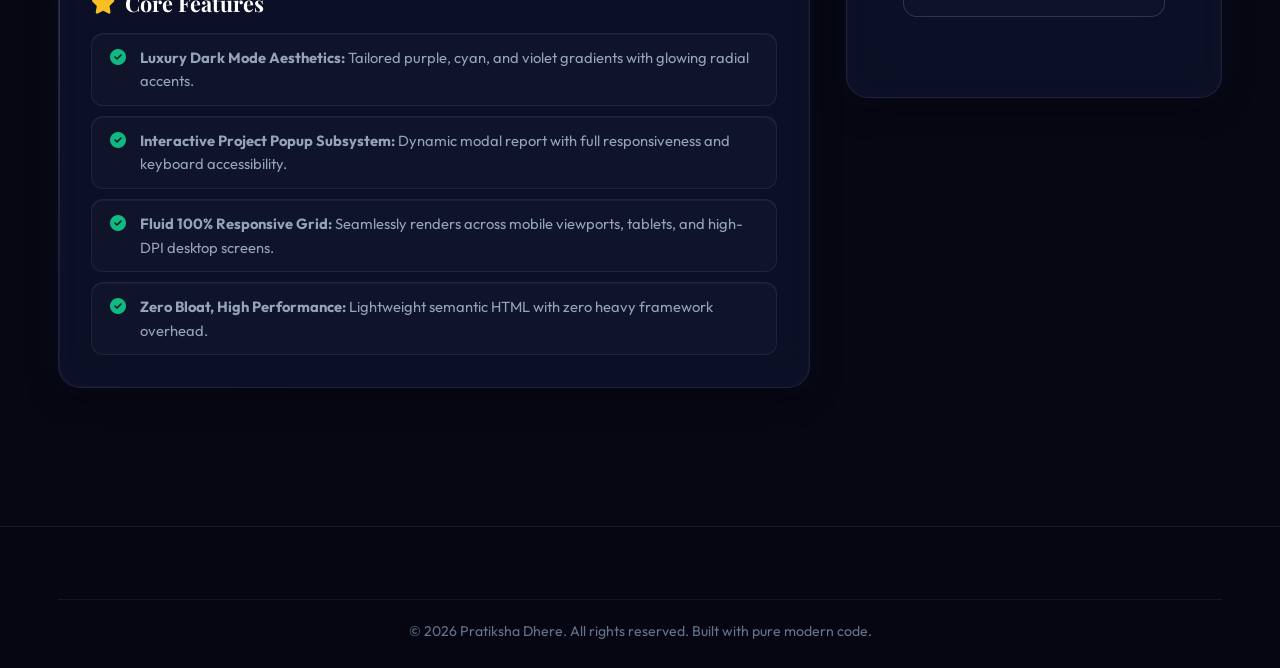
==== commit f6a90ade: "Fix contact section" ====
--- a/project-portfolio.html
+++ b/project-portfolio.html
@@ -12,7 +12,7 @@
   <link href="https://fonts.googleapis.com/css2?family=Playfair+Display:wght@400;700;900&family=Outfit:wght@300;400;500;600;700&display=swap" rel="stylesheet" />
   <link rel="stylesheet" href="https://cdnjs.cloudflare.com/ajax/libs/font-awesome/6.5.0/css/all.min.css" />
 
-  <link rel="stylesheet" href="css/style.css" />
+  <link rel="stylesheet" href="css/style.css"/>
   <style>
     .case-hero {
       padding: 130px 0 40px;
--- a/css/style.css
+++ b/css/style.css
@@ -1,65 +1,87 @@
 /* ═══════════════════════════════════════════════════
    PORTFOLIO STYLESHEET — Pure CSS3 | Dark Luxury Theme
-   Author: Your Name | 2026
+   Awwwards & Modern Developer Inspired Architecture
+   Author: Pratiksha Dhere | 2026
    Sections:
-     1. CSS Variables & Reset
-     2. Typography
-     3. Utilities & Reusables
-     4. Navigation
-     5. Hero Section
-     6. About Section
-     7. Skills Section
-     8. Projects Section
-     9. Experience / Timeline
-    10. Achievements
-    11. Services
-    12. Contact
-    13. Footer
-    14. Animations & Keyframes
-    15. Responsive Design
+     1. CSS Variables, Design Tokens & Reset
+     2. Celestial Canvas & Aurora Ambient Atmosphere
+     3. Typography & Gradient Text
+     4. Utilities & Reusable Glassmorphism
+     5. Navigation (Glass Navbar & Mobile Menu)
+     6. Hero Section (Cosmic Avatar, Glitter Orbits, Bio)
+     7. About Section (Profile, Stat Pills, Highlights)
+     8. Skills Section (Interactive Bars & Medallions)
+     9. Projects Section & Interactive Modal Showcase
+    10. Experience / Interactive Timeline
+    11. Achievements & Metrics
+    12. Services Section
+    13. Contact Section & Glass Form
+    14. Footer & Social Highlights
+    15. Case Study Pages (Detail Pages Enhancement)
+    16. Core Animations & Sparkle Keyframes
+    17. Responsive Design & Accessibility (prefers-reduced-motion)
 ═══════════════════════════════════════════════════ */
 
 
 /* ════════════════════════════════════════
-   1. CSS VARIABLES & RESET
+   1. CSS VARIABLES, DESIGN TOKENS & RESET
 ════════════════════════════════════════ */
 :root {
-  /* Colors */
-  --primary:      #6366f1;
+  /* Obsidian Void & Atmospheric Layers */
+  --bg:           #070913;
+  --bg-2:         #0b0f24;
+  --bg-3:         #0e142e;
+  --bg-trans:     rgba(7, 9, 19, 0.75);
+
+  /* Primary Accent & Glow Palette */
+  --primary:      #6366f1; /* Electric Indigo */
+  --primary-light:#818cf8;
   --primary-dark: #4f46e5;
-  --secondary:    #8b5cf6;
-  --accent:       #06b6d4;
-  --bg:           #0f172a;
-  --bg-2:         #0d1526;
-  --bg-3:         #111827;
-  --card:         rgba(255, 255, 255, 0.05);
-  --card-border:  rgba(255, 255, 255, 0.09);
+  --secondary:    #8b5cf6; /* Royal Purple */
+  --secondary-glow:#a78bfa;
+  --accent:       #06b6d4; /* Cosmic Cyan */
+  --accent-glow:  #22d3ee;
+  --accent-pink:  #ec4899; /* Aurora Magenta */
+  --accent-emerald:#10b981; /* Online Status Emerald */
+
+  /* Glassmorphism Surface Tokens */
+  --card:         rgba(16, 22, 45, 0.65);
+  --card-hover:   rgba(22, 30, 60, 0.82);
+  --card-border:  rgba(255, 255, 255, 0.08);
+  --card-border-hover: rgba(139, 92, 246, 0.42);
+  --card-specular: inset 0 1px 1px 0 rgba(255, 255, 255, 0.16), inset 0 0 24px 0 rgba(99, 102, 241, 0.04);
+
+  /* High-Contrast Luxury Typography */
   --text:         #f8fafc;
   --text-muted:   #94a3b8;
   --text-dim:     #64748b;
-
-  /* Gradients */
-  --grad-main:    linear-gradient(135deg, #6366f1 0%, #8b5cf6 50%, #06b6d4 100%);
-  --grad-soft:    linear-gradient(135deg, rgba(99,102,241,0.3) 0%, rgba(139,92,246,0.3) 100%);
-  --grad-glow:    linear-gradient(135deg, rgba(99,102,241,0.15) 0%, rgba(6,182,212,0.15) 100%);
-
-  /* Shadows */
-  --shadow-sm:    0 4px 16px rgba(0,0,0,0.3);
-  --shadow-md:    0 8px 32px rgba(0,0,0,0.4);
-  --shadow-lg:    0 16px 64px rgba(0,0,0,0.5);
-  --glow-primary: 0 0 30px rgba(99,102,241,0.35);
-  --glow-accent:  0 0 30px rgba(6,182,212,0.3);
+  --text-bright:  #ffffff;
+
+  /* Radiant Aurora & Celestial Gradients */
+  --grad-main:    linear-gradient(135deg, #6366f1 0%, #8b5cf6 45%, #06b6d4 100%);
+  --grad-text:    linear-gradient(135deg, #ffffff 0%, #c4b5fd 40%, #67e8f9 85%, #ffffff 100%);
+  --grad-soft:    linear-gradient(135deg, rgba(99, 102, 241, 0.22) 0%, rgba(139, 92, 246, 0.22) 100%);
+  --grad-glow:    linear-gradient(135deg, rgba(99, 102, 241, 0.2) 0%, rgba(6, 182, 212, 0.2) 100%);
+  --grad-aurora:  radial-gradient(circle, rgba(139, 92, 246, 0.18) 0%, rgba(6, 182, 212, 0.08) 50%, transparent 70%);
+
+  /* Ambient Colored Shadows & Bloom */
+  --shadow-sm:    0 4px 20px rgba(0, 0, 0, 0.45);
+  --shadow-md:    0 10px 32px -5px rgba(0, 0, 0, 0.65), 0 0 25px rgba(99, 102, 241, 0.12);
+  --shadow-lg:    0 22px 64px -10px rgba(0, 0, 0, 0.8), 0 0 45px rgba(139, 92, 246, 0.22);
+  --glow-primary: 0 0 35px rgba(99, 102, 241, 0.45);
+  --glow-accent:  0 0 35px rgba(6, 182, 212, 0.38);
+  --glow-purple:  0 0 40px rgba(139, 92, 246, 0.4);
 
   /* Spacing */
-  --section-py:   100px;
-
-  /* Timing */
-  --ease:         cubic-bezier(0.4, 0, 0.2, 1);
-  --ease-bounce:  cubic-bezier(0.34, 1.56, 0.64, 1);
-
-  /* Fonts */
+  --section-py:   110px;
+
+  /* Physics-Inspired Easing Curves */
+  --ease:         cubic-bezier(0.22, 1, 0.36, 1);
+  --ease-bounce:  cubic-bezier(0.34, 1.4, 0.64, 1);
+
+  /* Typography Stacks */
   --font-display: 'Playfair Display', Georgia, serif;
-  --font-body:    'Outfit', 'Segoe UI', sans-serif;
+  --font-body:    'Outfit', -apple-system, BlinkMacSystemFont, 'Segoe UI', Roboto, sans-serif;
 }
 
 *, *::before, *::after {
@@ -70,52 +92,380 @@
 html {
   scroll-behavior: smooth;
   font-size: 16px;
+  background-color: #060713;
 }
 
 body {
   font-family: var(--font-body);
-  background-color: var(--bg);
+  background-color: #060713;
+  background-image: 
+    radial-gradient(ellipse 90% 60% at 50% -10%, rgba(99, 102, 241, 0.2) 0%, transparent 60%),
+    radial-gradient(ellipse 80% 50% at 85% 35%, rgba(139, 92, 246, 0.14) 0%, transparent 55%),
+    radial-gradient(ellipse 75% 55% at 15% 70%, rgba(6, 182, 212, 0.14) 0%, transparent 55%),
+    radial-gradient(circle at 50% 100%, rgba(168, 85, 247, 0.12) 0%, transparent 50%),
+    linear-gradient(180deg, #070914 0%, #060713 100%);
+  background-attachment: fixed;
   color: var(--text);
-  line-height: 1.65;
+  line-height: 1.7;
   overflow-x: hidden;
-}
-
-img  { max-width: 100%; display: block; }
-a    { text-decoration: none; color: inherit; }
-ul   { list-style: none; }
-button { font-family: var(--font-body); cursor: pointer; border: none; background: none; }
-input, textarea, button { outline: none; }
-
-::selection { background: rgba(99,102,241,0.4); color: var(--text); }
-
-/* Scrollbar */
-::-webkit-scrollbar { width: 6px; }
-::-webkit-scrollbar-track { background: var(--bg); }
-::-webkit-scrollbar-thumb { background: var(--primary); border-radius: 3px; }
+  position: relative;
+  -webkit-font-smoothing: antialiased;
+  -moz-osx-font-smoothing: grayscale;
+}
+
+img {
+  max-width: 100%;
+  display: block;
+  height: auto;
+}
+
+a {
+  text-decoration: none;
+  color: inherit;
+  transition: color 0.25s var(--ease);
+}
+
+ul {
+  list-style: none;
+}
+
+button {
+  font-family: var(--font-body);
+  cursor: pointer;
+  border: none;
+  background: none;
+}
+
+input, textarea, button {
+  outline: none;
+}
+
+::selection {
+  background: rgba(139, 92, 246, 0.45);
+  color: #ffffff;
+  text-shadow: 0 0 10px rgba(255, 255, 255, 0.6);
+}
+
+/* Luxury Obsidian Scrollbar */
+::-webkit-scrollbar {
+  width: 7px;
+}
+::-webkit-scrollbar-track {
+  background: #060814;
+}
+::-webkit-scrollbar-thumb {
+  background: linear-gradient(to bottom, #6366f1, #8b5cf6, #06b6d4);
+  border-radius: 4px;
+}
+::-webkit-scrollbar-thumb:hover {
+  background: linear-gradient(to bottom, #818cf8, #a78bfa, #22d3ee);
+}
 
 
 /* ════════════════════════════════════════
-   2. TYPOGRAPHY
+   2. CELESTIAL CANVAS & AURORA ATMOSPHERE
 ════════════════════════════════════════ */
-h1, h2, h3, h4 { font-weight: 700; line-height: 1.2; }
+.glitter-canvas {
+  position: fixed;
+  inset: 0;
+  width: 100%;
+  height: 100%;
+  pointer-events: none;
+  z-index: 0;
+  opacity: 0.9;
+}
+
+.aurora-container {
+  position: fixed;
+  inset: 0;
+  pointer-events: none;
+  overflow: hidden;
+  z-index: 0;
+  opacity: 0.8;
+}
+
+/* Subtle futuristic perspective mesh grid overlay */
+.aurora-container::after {
+  content: '';
+  position: absolute;
+  inset: 0;
+  background-image:
+    linear-gradient(rgba(99, 102, 241, 0.04) 1px, transparent 1px),
+    linear-gradient(90deg, rgba(99, 102, 241, 0.04) 1px, transparent 1px);
+  background-size: 56px 56px;
+  mask-image: radial-gradient(ellipse at 50% 50%, black 20%, transparent 85%);
+  -webkit-mask-image: radial-gradient(ellipse at 50% 50%, black 20%, transparent 85%);
+  pointer-events: none;
+}
+
+/* Glowing Aurora Light Waves & Luminous Neon Orbs */
+.aurora-beam {
+  position: absolute;
+  border-radius: 50%;
+  mix-blend-mode: screen;
+  will-change: transform, opacity;
+  pointer-events: none;
+}
+
+/* Luminous Electric Indigo / Royal Purple Wave (top-right drifting across viewport) */
+.aurora-beam-1 {
+  width: 70vw;
+  height: 65vh;
+  background: radial-gradient(ellipse at center, rgba(99, 102, 241, 0.45) 0%, rgba(139, 92, 246, 0.24) 40%, transparent 72%);
+  filter: blur(85px);
+  top: -10vh;
+  right: -10vw;
+  animation: auroraDrift1 22s ease-in-out infinite alternate;
+}
+
+/* Cosmic Cyan & Electric Teal Neon Wave (bottom-left sweeping upward) */
+.aurora-beam-2 {
+  width: 65vw;
+  height: 60vh;
+  background: radial-gradient(ellipse at center, rgba(6, 182, 212, 0.4) 0%, rgba(59, 130, 246, 0.22) 45%, transparent 72%);
+  filter: blur(95px);
+  bottom: 5vh;
+  left: -15vw;
+  animation: auroraDrift2 26s ease-in-out infinite alternate;
+}
+
+/* Ethereal Violet & Magenta Neon Ribbon (mid-depth pulsing glow) */
+.aurora-beam-3 {
+  width: 55vw;
+  height: 55vh;
+  background: radial-gradient(ellipse at center, rgba(168, 85, 247, 0.35) 0%, rgba(236, 72, 153, 0.18) 45%, transparent 72%);
+  filter: blur(90px);
+  top: 40vh;
+  right: 15vw;
+  animation: auroraDrift3 20s ease-in-out infinite alternate;
+}
+
+/* ─────────────────────────────────────────────────────────────
+   Unique Animated Graphical Background: Floating Elements & Neon Glow
+   ───────────────────────────────────────────────────────────── */
+.floating-elements-container {
+  position: fixed;
+  inset: 0;
+  width: 100%;
+  height: 100%;
+  pointer-events: none;
+  z-index: 0;
+  overflow: hidden;
+}
+
+.float-element {
+  position: absolute;
+  pointer-events: none;
+  will-change: transform;
+}
+
+.neon-shape {
+  position: relative;
+  display: flex;
+  align-items: center;
+  justify-content: center;
+  backdrop-filter: blur(8px);
+  -webkit-backdrop-filter: blur(8px);
+  transition: transform 0.5s var(--ease);
+}
+
+/* 1. Diamond Polyhedron (Upper Left) */
+.float-geo-1 {
+  top: 18%;
+  left: 6%;
+  animation: floatGeo1 22s ease-in-out infinite alternate;
+}
+.shape-diamond {
+  width: 54px;
+  height: 54px;
+  transform: rotate(45deg);
+  border: 1.5px solid rgba(99, 102, 241, 0.45);
+  background: linear-gradient(135deg, rgba(99, 102, 241, 0.12), rgba(139, 92, 246, 0.04));
+  box-shadow: 0 0 25px rgba(99, 102, 241, 0.35), inset 0 0 14px rgba(99, 102, 241, 0.2);
+}
+.shape-diamond .shape-inner {
+  width: 24px;
+  height: 24px;
+  border: 1px solid rgba(6, 182, 212, 0.45);
+  background: rgba(6, 182, 212, 0.1);
+  box-shadow: 0 0 10px rgba(6, 182, 212, 0.3);
+}
+
+/* 2. Cyan Glowing Ring (Mid Right) */
+.float-geo-2 {
+  top: 36%;
+  right: 7%;
+  animation: floatGeo2 26s ease-in-out infinite alternate;
+}
+.shape-ring {
+  width: 70px;
+  height: 70px;
+  border-radius: 50%;
+  border: 2px solid rgba(6, 182, 212, 0.4);
+  background: radial-gradient(circle, rgba(6, 182, 212, 0.08) 0%, transparent 70%);
+  box-shadow: 0 0 30px rgba(6, 182, 212, 0.35), inset 0 0 16px rgba(6, 182, 212, 0.2);
+}
+.shape-ring .shape-inner {
+  width: 32px;
+  height: 32px;
+  border-radius: 50%;
+  border: 1px dashed rgba(168, 85, 247, 0.5);
+  animation: ringRotate 15s linear infinite;
+}
+
+/* 3. Glowing Neon Code Tag </ > (Lower Left) */
+.float-geo-3 {
+  top: 64%;
+  left: 7%;
+  animation: floatGeo3 24s ease-in-out infinite alternate;
+}
+.shape-code {
+  padding: 8px 16px;
+  border-radius: 12px;
+  border: 1.5px solid rgba(139, 92, 246, 0.42);
+  background: rgba(13, 18, 42, 0.6);
+  box-shadow: 0 0 26px rgba(139, 92, 246, 0.32), inset 0 0 14px rgba(139, 92, 246, 0.15);
+  color: #c4b5fd;
+  font-family: 'Courier New', Courier, monospace;
+  font-weight: 700;
+  font-size: 1.05rem;
+  letter-spacing: 2px;
+  text-shadow: 0 0 12px rgba(139, 92, 246, 0.85);
+}
+
+/* 4. Glowing Neon Brackets { } (Upper Right) */
+.float-geo-4 {
+  top: 16%;
+  right: 14%;
+  animation: floatGeo4 20s ease-in-out infinite alternate;
+}
+.shape-bracket {
+  padding: 8px 15px;
+  border-radius: 12px;
+  border: 1.5px solid rgba(236, 72, 153, 0.38);
+  background: rgba(13, 18, 42, 0.55);
+  box-shadow: 0 0 25px rgba(236, 72, 153, 0.3), inset 0 0 12px rgba(236, 72, 153, 0.15);
+  color: #f472b6;
+  font-family: 'Courier New', Courier, monospace;
+  font-weight: 700;
+  font-size: 1.05rem;
+  text-shadow: 0 0 10px rgba(236, 72, 153, 0.75);
+}
+
+/* 5. Floating Hexagon (Lower Right) */
+.float-geo-5 {
+  top: 76%;
+  right: 10%;
+  animation: floatGeo5 28s ease-in-out infinite alternate;
+}
+.shape-hexagon {
+  width: 60px;
+  height: 60px;
+  border-radius: 16px;
+  transform: rotate(15deg);
+  border: 1.5px solid rgba(6, 182, 212, 0.42);
+  background: linear-gradient(135deg, rgba(6, 182, 212, 0.12), rgba(99, 102, 241, 0.05));
+  box-shadow: 0 0 25px rgba(6, 182, 212, 0.32), inset 0 0 15px rgba(6, 182, 212, 0.15);
+}
+.shape-hexagon .shape-inner {
+  width: 26px;
+  height: 26px;
+  border-radius: 8px;
+  border: 1px solid rgba(99, 102, 241, 0.5);
+}
+
+/* 6. Floating Neon Cross / Sparkle (Center Mid) */
+.float-geo-6 {
+  top: 48%;
+  left: 14%;
+  animation: floatGeo6 25s ease-in-out infinite alternate;
+}
+.shape-cross {
+  width: 32px;
+  height: 32px;
+  position: relative;
+}
+.shape-cross::before, .shape-cross::after {
+  content: '';
+  position: absolute;
+  background: linear-gradient(135deg, #818cf8, #22d3ee);
+  border-radius: 4px;
+  box-shadow: 0 0 14px rgba(99, 102, 241, 0.65);
+}
+.shape-cross::before {
+  top: 0; bottom: 0; left: 14px; width: 4px;
+}
+.shape-cross::after {
+  left: 0; right: 0; top: 14px; height: 4px;
+}
+
+/* Floating Keyframes */
+@keyframes floatGeo1 {
+  0%   { transform: translate(0, 0) rotate(0deg) scale(1); }
+  50%  { transform: translate(18px, -24px) rotate(14deg) scale(1.06); }
+  100% { transform: translate(-14px, 20px) rotate(-8deg) scale(0.96); }
+}
+
+@keyframes floatGeo2 {
+  0%   { transform: translate(0, 0) rotate(0deg) scale(1); }
+  50%  { transform: translate(-22px, 26px) rotate(-18deg) scale(1.08); }
+  100% { transform: translate(16px, -18px) rotate(12deg) scale(0.95); }
+}
+
+@keyframes floatGeo3 {
+  0%   { transform: translate(0, 0) rotate(0deg); }
+  50%  { transform: translate(24px, 18px) rotate(6deg); }
+  100% { transform: translate(-18px, -22px) rotate(-5deg); }
+}
+
+@keyframes floatGeo4 {
+  0%   { transform: translate(0, 0) rotate(0deg); }
+  50%  { transform: translate(-20px, -22px) rotate(-7deg); }
+  100% { transform: translate(15px, 16px) rotate(8deg); }
+}
+
+@keyframes floatGeo5 {
+  0%   { transform: translate(0, 0) rotate(15deg) scale(1); }
+  50%  { transform: translate(-24px, -18px) rotate(32deg) scale(1.05); }
+  100% { transform: translate(20px, 22px) rotate(5deg) scale(0.95); }
+}
+
+@keyframes floatGeo6 {
+  0%   { transform: translate(0, 0) rotate(0deg) scale(1); }
+  50%  { transform: translate(16px, -20px) rotate(45deg) scale(1.12); }
+  100% { transform: translate(-14px, 16px) rotate(90deg) scale(0.92); }
+}
+
+
+/* ════════════════════════════════════════
+   3. TYPOGRAPHY & GRADIENT TEXT
+════════════════════════════════════════ */
+h1, h2, h3, h4, h5, h6 {
+  font-weight: 700;
+  line-height: 1.25;
+  color: var(--text-bright);
+}
 
 .grad-text {
-  background: var(--grad-main);
+  background: var(--grad-text);
   -webkit-background-clip: text;
   -webkit-text-fill-color: transparent;
   background-clip: text;
-}
-
-.font-display { font-family: var(--font-display); }
+  filter: drop-shadow(0 0 25px rgba(139, 92, 246, 0.35));
+}
+
+.font-display {
+  font-family: var(--font-display);
+}
 
 
 /* ════════════════════════════════════════
-   3. UTILITIES & REUSABLES
+   4. UTILITIES & REUSABLE GLASSMORPHISM
 ════════════════════════════════════════ */
 .container {
-  max-width: 1200px;
+  max-width: 1220px;
   margin: 0 auto;
-  padding: 0 24px;
+  padding: 0 28px;
   position: relative;
   z-index: 1;
 }
@@ -126,174 +476,267 @@
   overflow: hidden;
 }
 
-/* Glass Card */
+/* Master Glassmorphic Card */
 .glass-card {
   background: var(--card);
   border: 1px solid var(--card-border);
-  backdrop-filter: blur(20px);
-  -webkit-backdrop-filter: blur(20px);
-  border-radius: 20px;
-  box-shadow: var(--shadow-md);
-  transition: transform 0.35s var(--ease),
-              box-shadow 0.35s var(--ease),
-              border-color 0.35s var(--ease);
-}
+  backdrop-filter: blur(24px) saturate(180%);
+  -webkit-backdrop-filter: blur(24px) saturate(180%);
+  border-radius: 22px;
+  box-shadow: var(--shadow-md), var(--card-specular);
+  transition: transform 0.4s var(--ease),
+              box-shadow 0.4s var(--ease),
+              border-color 0.4s var(--ease),
+              background 0.4s var(--ease);
+  position: relative;
+}
+
+.glass-card::before {
+  content: '';
+  position: absolute;
+  inset: 0;
+  border-radius: inherit;
+  padding: 1px;
+  background: linear-gradient(135deg, rgba(255, 255, 255, 0.22), rgba(139, 92, 246, 0.12), transparent 60%);
+  -webkit-mask: linear-gradient(#fff 0 0) content-box, linear-gradient(#fff 0 0);
+  -webkit-mask-composite: xor;
+  mask-composite: exclude;
+  pointer-events: none;
+  opacity: 0.75;
+  transition: opacity 0.4s var(--ease), background 0.4s var(--ease);
+}
+
 .glass-card:hover {
   transform: translateY(-6px);
-  box-shadow: var(--shadow-lg), var(--glow-primary);
-  border-color: rgba(99,102,241,0.35);
-}
-
-/* Section Header */
-.section-header { text-align: center; margin-bottom: 64px; }
+  box-shadow: var(--shadow-lg), 0 0 35px rgba(139, 92, 246, 0.25);
+  border-color: var(--card-border-hover);
+  background: var(--card-hover);
+}
+
+.glass-card:hover::before {
+  opacity: 1;
+  background: linear-gradient(135deg, rgba(255, 255, 255, 0.35), rgba(6, 182, 212, 0.45), rgba(139, 92, 246, 0.5));
+}
+
+/* Section Header Structure */
+.section-header {
+  text-align: center;
+  margin-bottom: 68px;
+  position: relative;
+}
 
 .section-eyebrow {
-  display: inline-block;
+  display: inline-flex;
+  align-items: center;
+  gap: 8px;
   font-size: 0.78rem;
   font-weight: 700;
-  letter-spacing: 4px;
+  letter-spacing: 3.5px;
   text-transform: uppercase;
   color: var(--accent);
-  background: rgba(6,182,212,0.1);
-  border: 1px solid rgba(6,182,212,0.2);
-  padding: 6px 20px;
+  background: linear-gradient(135deg, rgba(6, 182, 212, 0.14), rgba(99, 102, 241, 0.08));
+  border: 1px solid rgba(6, 182, 212, 0.28);
+  padding: 7px 22px;
   border-radius: 40px;
-  margin-bottom: 16px;
+  margin-bottom: 18px;
+  box-shadow: 0 0 20px rgba(6, 182, 212, 0.18), inset 0 1px 1px rgba(255, 255, 255, 0.14);
+  backdrop-filter: blur(12px);
+  -webkit-backdrop-filter: blur(12px);
 }
 
 .section-title {
   font-family: var(--font-display);
-  font-size: clamp(2rem, 4.5vw, 3rem);
+  font-size: clamp(2.2rem, 4.8vw, 3.4rem);
   font-weight: 900;
-  margin-bottom: 20px;
+  letter-spacing: -0.02em;
+  margin-bottom: 22px;
+  color: #ffffff;
+  text-shadow: 0 4px 20px rgba(0, 0, 0, 0.6);
 }
 
 .title-line {
-  width: 56px; height: 4px;
+  width: 64px;
+  height: 4px;
   background: var(--grad-main);
-  border-radius: 2px;
+  border-radius: 4px;
   margin: 0 auto;
-}
-
-/* Section background ghost text */
+  box-shadow: 0 0 18px rgba(99, 102, 241, 0.65);
+  position: relative;
+}
+
+.title-line::after {
+  content: '';
+  position: absolute;
+  left: 50%;
+  top: 50%;
+  transform: translate(-50%, -50%);
+  width: 10px;
+  height: 10px;
+  background: #ffffff;
+  border-radius: 50%;
+  box-shadow: 0 0 12px rgba(6, 182, 212, 0.95);
+}
+
+/* Background ghost watermark */
 .section-bg-text {
   position: absolute;
   top: 50%;
   left: 50%;
-  transform: translate(-50%,-50%);
+  transform: translate(-50%, -50%);
   font-family: var(--font-display);
-  font-size: clamp(5rem, 14vw, 12rem);
+  font-size: clamp(5.5rem, 15vw, 13rem);
   font-weight: 900;
-  color: rgba(255,255,255,0.018);
-  letter-spacing: 0.15em;
+  color: rgba(255, 255, 255, 0.015);
+  letter-spacing: 0.18em;
   user-select: none;
   pointer-events: none;
   white-space: nowrap;
   z-index: 0;
-}
-
-/* Buttons */
+  text-shadow: 0 0 40px rgba(99, 102, 241, 0.04);
+}
+
+/* Polished Buttons */
 .btn {
   display: inline-flex;
   align-items: center;
-  gap: 8px;
-  padding: 14px 30px;
-  border-radius: 12px;
+  justify-content: center;
+  gap: 10px;
+  padding: 14px 32px;
+  border-radius: 14px;
   font-size: 0.95rem;
   font-weight: 600;
+  letter-spacing: 0.3px;
   transition: transform 0.3s var(--ease-bounce),
               box-shadow 0.3s var(--ease),
-              opacity 0.3s;
+              border-color 0.3s var(--ease),
+              background 0.3s var(--ease);
   position: relative;
   overflow: hidden;
-}
-
+  cursor: pointer;
+  z-index: 1;
+}
+
+/* Shimmer Light Reflection Sweep on Buttons */
 .btn::before {
   content: '';
   position: absolute;
   inset: 0;
-  background: rgba(255,255,255,0.12);
-  opacity: 0;
-  transition: opacity 0.25s;
-}
-.btn:hover::before { opacity: 1; }
+  background: linear-gradient(90deg, transparent 0%, rgba(255, 255, 255, 0.25) 50%, transparent 100%);
+  transform: translateX(-130%) skewX(-20deg);
+  transition: transform 0.8s ease;
+  pointer-events: none;
+  z-index: 2;
+}
+
+.btn:hover::before {
+  transform: translateX(130%) skewX(-20deg);
+}
 
 .btn-primary {
-  background: var(--grad-main);
-  color: #fff;
-  box-shadow: 0 4px 20px rgba(99,102,241,0.45);
-}
+  background: linear-gradient(135deg, #6366f1 0%, #8b5cf6 50%, #06b6d4 100%);
+  background-size: 200% 200%;
+  animation: btnGradientMove 6s ease infinite;
+  color: #ffffff;
+  border: 1px solid rgba(255, 255, 255, 0.22);
+  box-shadow: 0 4px 25px rgba(99, 102, 241, 0.45), inset 0 1px 1px rgba(255, 255, 255, 0.3);
+}
+
 .btn-primary:hover {
   transform: translateY(-3px) scale(1.02);
-  box-shadow: 0 8px 35px rgba(99,102,241,0.6);
-}
-.btn-primary:active { transform: translateY(-1px); }
+  box-shadow: 0 10px 42px rgba(99, 102, 241, 0.65), 0 0 25px rgba(6, 182, 212, 0.4);
+}
+
+.btn-primary:active {
+  transform: translateY(-1px);
+}
 
 .btn-outline {
-  background: transparent;
+  background: rgba(18, 24, 46, 0.45);
   color: var(--text);
-  border: 2px solid var(--card-border);
-}
+  border: 1px solid rgba(255, 255, 255, 0.14);
+  backdrop-filter: blur(14px);
+  -webkit-backdrop-filter: blur(14px);
+  box-shadow: inset 0 1px 1px rgba(255, 255, 255, 0.1);
+}
+
 .btn-outline:hover {
-  border-color: var(--primary);
-  color: var(--primary);
+  background: rgba(99, 102, 241, 0.15);
+  border-color: rgba(99, 102, 241, 0.55);
+  color: #ffffff;
   transform: translateY(-3px);
-  box-shadow: 0 0 20px rgba(99,102,241,0.2);
+  box-shadow: 0 8px 30px rgba(99, 102, 241, 0.32), inset 0 1px 1px rgba(255, 255, 255, 0.2);
 }
 
 .btn-proj {
   display: inline-flex;
   align-items: center;
-  gap: 6px;
-  padding: 10px 20px;
-  font-size: 0.85rem;
+  gap: 8px;
+  padding: 10px 22px;
+  font-size: 0.86rem;
   font-weight: 600;
-  border-radius: 10px;
-  background: rgba(99,102,241,0.12);
-  color: var(--primary);
-  border: 1px solid rgba(99,102,241,0.25);
-  transition: background 0.3s, color 0.3s, transform 0.3s var(--ease-bounce), box-shadow 0.3s;
-}
+  border-radius: 12px;
+  background: rgba(99, 102, 241, 0.14);
+  color: #a5b4fc;
+  border: 1px solid rgba(99, 102, 241, 0.3);
+  transition: all 0.3s var(--ease-bounce);
+}
+
 .btn-proj:hover {
   background: var(--grad-main);
-  color: #fff;
+  color: #ffffff;
   border-color: transparent;
   transform: translateY(-2px);
-  box-shadow: 0 6px 20px rgba(99,102,241,0.4);
-}
-
-.btn-sm { padding: 10px 20px; font-size: 0.85rem; }
-.btn-full { width: 100%; justify-content: center; }
-
-/* Decorative Orbs */
+  box-shadow: 0 8px 24px rgba(99, 102, 241, 0.5);
+}
+
+.btn-sm {
+  padding: 10px 22px;
+  font-size: 0.86rem;
+  border-radius: 10px;
+}
+
+.btn-full {
+  width: 100%;
+  justify-content: center;
+}
+
+/* Ambient Floating Orbs */
 .orb {
   position: absolute;
   border-radius: 50%;
-  filter: blur(80px);
+  filter: blur(85px);
   pointer-events: none;
   z-index: 0;
+  will-change: transform;
 }
 
 
 /* ════════════════════════════════════════
-   4. NAVIGATION
+   5. NAVIGATION
 ════════════════════════════════════════ */
 .navbar {
   position: fixed;
   top: 0; left: 0; right: 0;
   z-index: 1000;
   padding: 0;
-  background: rgba(15, 23, 42, 0.8);
-  backdrop-filter: blur(24px);
-  -webkit-backdrop-filter: blur(24px);
-  border-bottom: 1px solid var(--card-border);
-  box-shadow: 0 4px 30px rgba(0,0,0,0.35);
+  background: rgba(7, 9, 19, 0.76);
+  backdrop-filter: blur(28px) saturate(190%);
+  -webkit-backdrop-filter: blur(28px) saturate(190%);
+  border-bottom: 1px solid rgba(255, 255, 255, 0.08);
+  box-shadow: 0 10px 35px rgba(0, 0, 0, 0.45);
+  transition: background 0.35s var(--ease), border-color 0.35s var(--ease), box-shadow 0.35s var(--ease);
+}
+
+.navbar.scrolled {
+  background: rgba(6, 8, 17, 0.88);
+  border-bottom-color: rgba(139, 92, 246, 0.22);
+  box-shadow: 0 12px 40px rgba(0, 0, 0, 0.6), 0 0 35px rgba(99, 102, 241, 0.1);
 }
 
 .nav-inner {
-  max-width: 1200px;
+  max-width: 1220px;
   margin: 0 auto;
-  padding: 18px 24px;
+  padding: 18px 28px;
   display: flex;
   align-items: center;
   justify-content: space-between;
@@ -302,41 +745,73 @@
 
 .nav-logo {
   font-family: var(--font-display);
-  font-size: 1.5rem;
+  font-size: 1.55rem;
   font-weight: 900;
   letter-spacing: -0.5px;
-}
-.logo-sym { color: var(--accent); }
+  color: #ffffff;
+  display: inline-flex;
+  align-items: center;
+  gap: 4px;
+  text-shadow: 0 0 20px rgba(99, 102, 241, 0.35);
+  transition: transform 0.3s var(--ease);
+}
+
+.nav-logo:hover {
+  transform: scale(1.02);
+}
+
+.logo-sym {
+  color: var(--accent);
+  text-shadow: 0 0 12px rgba(6, 182, 212, 0.7);
+}
 
 .nav-links {
   display: flex;
   align-items: center;
-  gap: 4px;
-}
+  gap: 6px;
+}
+
 .nav-links a {
-  font-size: 0.88rem;
+  font-size: 0.9rem;
   font-weight: 500;
   color: var(--text-muted);
-  padding: 8px 16px;
-  border-radius: 8px;
-  transition: color 0.25s, background 0.25s;
-  position: relative;
-}
+  padding: 8px 18px;
+  border-radius: 30px;
+  transition: all 0.25s var(--ease);
+  position: relative;
+}
+
 .nav-links a::after {
   content: '';
   position: absolute;
-  bottom: 4px; left: 50%;
-  width: 0; height: 2px;
+  bottom: 2px;
+  left: 50%;
+  width: 0;
+  height: 2px;
   background: var(--grad-main);
   border-radius: 2px;
   transform: translateX(-50%);
   transition: width 0.3s var(--ease);
-}
-.nav-links a:hover { color: var(--text); background: rgba(255,255,255,0.04); }
-.nav-links a:hover::after { width: 55%; }
-
-/* Mobile hamburger (CSS only — checkbox trick) */
-.menu-toggle { display: none; }
+  box-shadow: 0 0 8px rgba(99, 102, 241, 0.8);
+}
+
+.nav-links a:hover,
+.nav-links a.active {
+  color: #ffffff;
+  background: rgba(255, 255, 255, 0.07);
+  box-shadow: inset 0 1px 1px rgba(255, 255, 255, 0.15);
+}
+
+.nav-links a:hover::after,
+.nav-links a.active::after {
+  width: 60%;
+}
+
+/* Mobile Menu Controls */
+.menu-toggle {
+  display: none;
+}
+
 .hamburger-label {
   display: none;
   flex-direction: column;
@@ -344,19 +819,26 @@
   cursor: pointer;
   padding: 8px;
   z-index: 10;
-}
+  border-radius: 8px;
+  background: rgba(255, 255, 255, 0.04);
+  border: 1px solid rgba(255, 255, 255, 0.08);
+}
+
 .hamburger-label span {
   display: block;
-  width: 24px; height: 2px;
+  width: 24px;
+  height: 2px;
   background: var(--text);
   border-radius: 2px;
   transition: transform 0.35s var(--ease), opacity 0.25s;
 }
+
 .menu-toggle:checked ~ .hamburger-label span:nth-child(1) {
   transform: rotate(45deg) translate(5px, 5px);
 }
 .menu-toggle:checked ~ .hamburger-label span:nth-child(2) {
-  opacity: 0; transform: scaleX(0);
+  opacity: 0;
+  transform: scaleX(0);
 }
 .menu-toggle:checked ~ .hamburger-label span:nth-child(3) {
   transform: rotate(-45deg) translate(5px, -5px);
@@ -365,186 +847,222 @@
 .mobile-nav {
   display: none;
   position: absolute;
-  top: 100%; left: 0; right: 0;
-  background: rgba(13, 21, 38, 0.97);
-  backdrop-filter: blur(24px);
-  border-bottom: 1px solid var(--card-border);
+  top: 100%;
+  left: 0;
+  right: 0;
+  background: rgba(7, 9, 21, 0.98);
+  backdrop-filter: blur(28px);
+  -webkit-backdrop-filter: blur(28px);
+  border-bottom: 1px solid rgba(255, 255, 255, 0.1);
   padding: 16px 0 24px;
   max-height: 0;
   overflow: hidden;
-  transition: max-height 0.5s var(--ease);
-}
-.mobile-nav ul { padding: 0 24px; }
+  transition: max-height 0.45s var(--ease);
+  box-shadow: 0 20px 40px rgba(0, 0, 0, 0.7);
+}
+
+.mobile-nav ul {
+  padding: 0 28px;
+}
+
 .mobile-nav a {
   display: block;
-  padding: 12px 0;
-  font-size: 1rem;
+  padding: 14px 0;
+  font-size: 1.05rem;
   font-weight: 500;
   color: var(--text-muted);
-  border-bottom: 1px solid var(--card-border);
-  transition: color 0.2s;
-}
-.mobile-nav a:hover { color: var(--primary); }
+  border-bottom: 1px solid rgba(255, 255, 255, 0.06);
+  transition: color 0.25s, transform 0.25s;
+}
+
+.mobile-nav a:hover {
+  color: var(--accent);
+  transform: translateX(6px);
+}
+
 .menu-toggle:checked ~ .mobile-nav {
   display: block;
-  max-height: 400px;
+  max-height: 440px;
 }
 
 
 /* ════════════════════════════════════════
-   5. HERO SECTION
+   6. HERO SECTION
 ════════════════════════════════════════ */
 .hero {
   min-height: 100vh;
   display: flex;
   align-items: center;
-  padding: 120px 0 80px;
+  padding: 135px 0 90px;
   position: relative;
   overflow: hidden;
-  background:
-    radial-gradient(ellipse 80% 60% at 70% 30%, rgba(99,102,241,0.12) 0%, transparent 70%),
-    radial-gradient(ellipse 60% 40% at 20% 70%, rgba(139,92,246,0.08) 0%, transparent 70%),
-    var(--bg);
-}
-
-/* Grid overlay */
+  background: transparent;
+}
+
 .grid-overlay {
   position: absolute;
   inset: 0;
   background-image:
-    linear-gradient(rgba(99,102,241,0.04) 1px, transparent 1px),
-    linear-gradient(90deg, rgba(99,102,241,0.04) 1px, transparent 1px);
-  background-size: 48px 48px;
+    linear-gradient(rgba(99, 102, 241, 0.05) 1px, transparent 1px),
+    linear-gradient(90deg, rgba(99, 102, 241, 0.05) 1px, transparent 1px);
+  background-size: 52px 52px;
   pointer-events: none;
-  mask-image: radial-gradient(ellipse at center, black 30%, transparent 80%);
-  -webkit-mask-image: radial-gradient(ellipse at center, black 30%, transparent 80%);
-}
-
-/* Decorative orbs */
+  mask-image: radial-gradient(ellipse at center, black 35%, transparent 80%);
+  -webkit-mask-image: radial-gradient(ellipse at center, black 35%, transparent 80%);
+}
+
 .orb-1 {
-  width: 500px; height: 500px;
-  background: radial-gradient(circle, rgba(99,102,241,0.25) 0%, transparent 70%);
-  top: -150px; right: -100px;
-  animation: orbFloat 10s ease-in-out infinite;
-}
+  width: 520px;
+  height: 520px;
+  background: radial-gradient(circle, rgba(99, 102, 241, 0.28) 0%, transparent 70%);
+  top: -160px;
+  right: -100px;
+  animation: orbFloat 11s ease-in-out infinite;
+}
+
 .orb-2 {
-  width: 400px; height: 400px;
-  background: radial-gradient(circle, rgba(139,92,246,0.18) 0%, transparent 70%);
-  bottom: -100px; left: -120px;
-  animation: orbFloat 13s ease-in-out infinite reverse;
-}
+  width: 440px;
+  height: 440px;
+  background: radial-gradient(circle, rgba(139, 92, 246, 0.22) 0%, transparent 70%);
+  bottom: -110px;
+  left: -130px;
+  animation: orbFloat 14s ease-in-out infinite reverse;
+}
+
 .orb-3 {
-  width: 250px; height: 250px;
-  background: radial-gradient(circle, rgba(6,182,212,0.15) 0%, transparent 70%);
-  top: 40%; left: 50%;
-  animation: orbFloat 8s ease-in-out infinite 2s;
+  width: 280px;
+  height: 280px;
+  background: radial-gradient(circle, rgba(6, 182, 212, 0.18) 0%, transparent 70%);
+  top: 42%;
+  left: 48%;
+  animation: orbFloat 9s ease-in-out infinite 2s;
 }
 
 .hero-inner {
-  max-width: 1200px;
+  max-width: 1220px;
   margin: 0 auto;
-  padding: 0 24px;
+  padding: 0 28px;
   display: grid;
-  grid-template-columns: 1fr 1fr;
-  gap: 80px;
+  grid-template-columns: 1.1fr 0.9fr;
+  gap: 70px;
   align-items: center;
   position: relative;
   z-index: 1;
 }
 
-/* Hero Tag */
+/* Status Pill "Available for Work" */
 .hero-tag {
   display: inline-flex;
   align-items: center;
-  gap: 8px;
-  font-size: 0.82rem;
+  gap: 10px;
+  font-size: 0.84rem;
   font-weight: 600;
-  color: var(--accent);
-  background: rgba(6,182,212,0.1);
-  border: 1px solid rgba(6,182,212,0.25);
-  padding: 6px 16px;
+  color: #22d3ee;
+  background: linear-gradient(135deg, rgba(6, 182, 212, 0.12), rgba(16, 185, 129, 0.08));
+  border: 1px solid rgba(6, 182, 212, 0.3);
+  padding: 8px 18px;
   border-radius: 40px;
-  margin-bottom: 20px;
+  margin-bottom: 22px;
+  box-shadow: 0 0 20px rgba(6, 182, 212, 0.2), inset 0 1px 1px rgba(255, 255, 255, 0.15);
+  backdrop-filter: blur(14px);
+  -webkit-backdrop-filter: blur(14px);
   animation: fadeSlideUp 0.7s var(--ease) both;
 }
+
 .tag-dot {
-  width: 8px; height: 8px;
+  width: 9px;
+  height: 9px;
   border-radius: 50%;
-  background: var(--accent);
+  background: #10b981;
+  box-shadow: 0 0 10px #10b981;
   animation: tagPulse 2s ease-in-out infinite;
 }
 
-/* Hero Name */
 .hero-name {
   font-family: var(--font-display);
-  font-size: clamp(3rem, 7vw, 5.5rem);
+  font-size: clamp(3.2rem, 7.2vw, 5.8rem);
   font-weight: 900;
-  line-height: 1.05;
-  margin-bottom: 16px;
+  line-height: 1.08;
+  letter-spacing: -0.02em;
+  margin-bottom: 18px;
+  color: #ffffff;
+  text-shadow: 0 4px 30px rgba(0, 0, 0, 0.6);
   animation: fadeSlideUp 0.7s var(--ease) 0.1s both;
 }
+
 .name-accent {
-  background: var(--grad-main);
+  background: var(--grad-text);
   -webkit-background-clip: text;
   -webkit-text-fill-color: transparent;
   background-clip: text;
+  filter: drop-shadow(0 0 30px rgba(139, 92, 246, 0.4));
 }
 
 .hero-title {
-  font-size: clamp(1.05rem, 2vw, 1.3rem);
+  font-size: clamp(1.1rem, 2.2vw, 1.35rem);
   font-weight: 500;
-  color: var(--text-muted);
-  margin-bottom: 20px;
+  color: #cbd5e1;
+  margin-bottom: 22px;
+  letter-spacing: 0.3px;
   animation: fadeSlideUp 0.7s var(--ease) 0.2s both;
 }
+
 .title-highlight {
   background: var(--grad-main);
   -webkit-background-clip: text;
   -webkit-text-fill-color: transparent;
   background-clip: text;
   font-weight: 700;
+  text-shadow: 0 0 20px rgba(99, 102, 241, 0.4);
 }
 
 .hero-bio {
   color: var(--text-muted);
-  font-size: 1.02rem;
-  line-height: 1.8;
-  max-width: 500px;
-  margin-bottom: 36px;
+  font-size: 1.06rem;
+  line-height: 1.85;
+  max-width: 530px;
+  margin-bottom: 38px;
   animation: fadeSlideUp 0.7s var(--ease) 0.3s both;
 }
 
 .hero-btns {
   display: flex;
-  gap: 14px;
+  gap: 16px;
   flex-wrap: wrap;
-  margin-bottom: 36px;
+  margin-bottom: 38px;
   animation: fadeSlideUp 0.7s var(--ease) 0.4s both;
 }
 
 .hero-socials {
   display: flex;
-  gap: 10px;
+  gap: 12px;
   animation: fadeSlideUp 0.7s var(--ease) 0.5s both;
 }
+
 .social-icon {
-  width: 44px; height: 44px;
-  border-radius: 10px;
+  width: 46px;
+  height: 46px;
+  border-radius: 12px;
   background: var(--card);
   border: 1px solid var(--card-border);
-  display: flex; align-items: center; justify-content: center;
-  font-size: 1rem;
+  box-shadow: inset 0 1px 1px rgba(255, 255, 255, 0.1);
+  display: flex;
+  align-items: center;
+  justify-content: center;
+  font-size: 1.1rem;
   color: var(--text-muted);
-  transition: background 0.3s, color 0.3s, transform 0.3s var(--ease-bounce), box-shadow 0.3s;
-}
+  transition: all 0.3s var(--ease-bounce);
+}
+
 .social-icon:hover {
   background: var(--grad-main);
-  color: #fff;
+  color: #ffffff;
   border-color: transparent;
-  transform: translateY(-4px);
-  box-shadow: 0 8px 20px rgba(99,102,241,0.45);
-}
-/* Hero Image */
+  transform: translateY(-4px) scale(1.05);
+  box-shadow: 0 10px 25px rgba(99, 102, 241, 0.55);
+}
+
+/* Cosmic Avatar & Star Rings */
 .hero-img-wrap {
   position: relative;
   display: flex;
@@ -555,406 +1073,872 @@
 
 .hero-img-glow {
   position: absolute;
-  width: 300px; height: 300px;
-  background: radial-gradient(circle, rgba(99,102,241,0.4) 0%, transparent 65%);
+  width: 360px;
+  height: 360px;
+  background: radial-gradient(circle, rgba(99, 102, 241, 0.45) 0%, rgba(139, 92, 246, 0.22) 40%, transparent 70%);
   border-radius: 50%;
-  animation: glowPulse 4s ease-in-out infinite alternate;
+  animation: glowPulse 5s ease-in-out infinite alternate;
   z-index: 0;
+  filter: blur(25px);
 }
 
 .hero-ring {
   position: absolute;
   border-radius: 50%;
   border-style: solid;
-  animation: ringRotate 10s linear infinite;
-}
+  pointer-events: none;
+}
+
 .hero-ring-1 {
-  width: 290px; height: 290px;
+  width: 310px;
+  height: 310px;
   border-width: 2px;
-  border-color: rgba(99,102,241,0.3) transparent transparent rgba(6,182,212,0.3);
-}
+  border-color: rgba(99, 102, 241, 0.45) transparent transparent rgba(6, 182, 212, 0.45);
+  animation: ringRotate 12s linear infinite;
+  box-shadow: 0 0 20px rgba(99, 102, 241, 0.25);
+}
+
 .hero-ring-2 {
-  width: 340px; height: 340px;
+  width: 370px;
+  height: 370px;
   border-width: 1px;
-  border-color: transparent rgba(139,92,246,0.2) rgba(139,92,246,0.2) transparent;
-  animation-direction: reverse;
-  animation-duration: 15s;
+  border-color: transparent rgba(168, 85, 247, 0.35) rgba(6, 182, 212, 0.3) transparent;
+  animation: ringRotate 20s linear infinite reverse;
 }
 
 .hero-avatar {
-  width: 240px; height: 240px;
+  width: 250px;
+  height: 250px;
   border-radius: 50%;
-  background:
-    linear-gradient(135deg, rgba(99,102,241,0.2), rgba(6,182,212,0.2));
-  border: 2px solid var(--card-border);
-  display: flex; align-items: center; justify-content: center;
-  position: relative; z-index: 2;
+  background: linear-gradient(135deg, rgba(99, 102, 241, 0.25), rgba(6, 182, 212, 0.25));
+  border: 3px solid rgba(255, 255, 255, 0.2);
+  box-shadow: 0 10px 40px rgba(0, 0, 0, 0.6), 0 0 35px rgba(99, 102, 241, 0.35), inset 0 0 15px rgba(255, 255, 255, 0.2);
+  display: flex;
+  align-items: center;
+  justify-content: center;
+  position: relative;
+  z-index: 2;
   overflow: hidden;
-}
+  transition: transform 0.4s var(--ease), box-shadow 0.4s var(--ease);
+}
+
+.hero-avatar:hover {
+  transform: scale(1.03);
+  box-shadow: 0 15px 50px rgba(0, 0, 0, 0.7), 0 0 45px rgba(139, 92, 246, 0.5), inset 0 0 20px rgba(255, 255, 255, 0.3);
+}
+
 .avatar-initials {
-  font-family: var(--font-display);
-  font-size: 5rem;
-  font-weight: 900;
-  background: var(--grad-main);
-  -webkit-background-clip: text;
-  -webkit-text-fill-color: transparent;
-  background-clip: text;
-}
-
-/* Floating chips */
+  width: 100%;
+  height: 100%;
+  display: flex;
+  align-items: center;
+  justify-content: center;
+  overflow: hidden;
+}
+
+.hero-avatar img,
+.avatar-initials img {
+  width: 100%;
+  height: 100%;
+  object-fit: cover;
+  border-radius: 50%;
+  display: block;
+  filter: contrast(1.05) brightness(1.02);
+}
+
+/* Floating Glass Orbit Chips */
 .float-chip {
   position: absolute;
-  padding: 8px 14px;
+  padding: 9px 18px;
   border-radius: 30px;
-  background: rgba(15,23,42,0.85);
-  border: 1px solid var(--card-border);
-  backdrop-filter: blur(12px);
-  font-size: 0.78rem;
+  background: rgba(11, 15, 33, 0.88);
+  border: 1px solid rgba(255, 255, 255, 0.12);
+  backdrop-filter: blur(16px);
+  -webkit-backdrop-filter: blur(16px);
+  font-size: 0.82rem;
   font-weight: 700;
-  display: flex; align-items: center; gap: 6px;
+  display: flex;
+  align-items: center;
+  gap: 8px;
   z-index: 3;
   white-space: nowrap;
-}
-.chip-java  { top: 10%; left: 0;  color: #f89820; animation: chipFloat 3s ease-in-out infinite; }
-.chip-react { top: 65%; right: 0; color: #61dafb; animation: chipFloat 3.5s ease-in-out infinite 0.8s; }
-.chip-ai    { bottom: 5%; left: 10%; color: var(--accent); animation: chipFloat 4s ease-in-out infinite 1.6s; }
-
-/* Scroll indicator */
-.scroll-indicator {
+  box-shadow: 0 10px 30px rgba(0, 0, 0, 0.5), inset 0 1px 1px rgba(255, 255, 255, 0.15);
+  transition: transform 0.3s var(--ease-bounce), box-shadow 0.3s var(--ease), border-color 0.3s var(--ease);
+}
+
+.float-chip:hover {
+  transform: scale(1.08) translateY(-4px);
+  border-color: rgba(139, 92, 246, 0.5);
+  box-shadow: 0 15px 35px rgba(0, 0, 0, 0.6), 0 0 25px rgba(99, 102, 241, 0.4);
+}
+
+.chip-java  { top: 12%; left: -20px; color: #38bdf8; animation: chipFloat 3.8s ease-in-out infinite; }
+.chip-react { top: 62%; right: -25px; color: #a855f7; animation: chipFloat 4.2s ease-in-out infinite 0.9s; }
+.chip-ai    { bottom: 2%; left: 15px; color: #2dd4bf; animation: chipFloat 4.6s ease-in-out infinite 1.8s; }
+
+/* Scroll Down Prompt */
+/* .scroll-indicator {
   position: absolute;
-  bottom: 32px; left: 50%;
+  bottom: 32px;
+  left: 50%;
   transform: translateX(-50%);
-  display: flex; flex-direction: column; align-items: center; gap: 8px;
+  display: flex;
+  flex-direction: column;
+  align-items: center;
+  gap: 8px;
   color: var(--text-dim);
   font-size: 0.72rem;
-  letter-spacing: 2px;
+  letter-spacing: 3px;
   text-transform: uppercase;
   z-index: 1;
   animation: fadeIn 1s ease 1.5s both;
 }
+
 .scroll-line {
-  width: 1px; height: 50px;
-  background: linear-gradient(to bottom, var(--primary), transparent);
-  animation: scrollGrow 2s ease-in-out infinite;
-}
+  width: 1px;
+  height: 52px;
+  background: linear-gradient(to bottom, var(--primary), var(--accent), transparent);
+  animation: scrollGrow 2.2s ease-in-out infinite;
+} */
 
 
 /* ════════════════════════════════════════
-   6. ABOUT SECTION
+   7. ABOUT SECTION
 ════════════════════════════════════════ */
-.about-section { background: var(--bg-3); }
+.about-section {
+  background: rgba(14, 20, 46, 0.25);
+  backdrop-filter: blur(6px);
+  -webkit-backdrop-filter: blur(6px);
+  position: relative;
+}
 
 .about-grid {
   display: grid;
   grid-template-columns: 1fr 2fr;
-  gap: 60px;
+  gap: 64px;
   align-items: start;
 }
 
-/* Left card */
-.about-card-wrap { display: flex; flex-direction: column; gap: 20px; position: sticky; top: 100px; }
+.about-card-wrap {
+  display: flex;
+  flex-direction: column;
+  gap: 22px;
+  position: sticky;
+  top: 100px;
+}
+
 .about-avatar-card {
-  padding: 40px;
+  padding: 40px 32px;
   text-align: center;
   position: relative;
   overflow: hidden;
 }
+
 .about-avatar-inner {
-  width: 140px; height: 140px;
-  border-radius: 20px;
+  width: 150px;
+  height: 150px;
+  border-radius: 24px;
   background: var(--grad-soft);
-  border: 1px solid rgba(99,102,241,0.25);
-  display: flex; align-items: center; justify-content: center;
-  font-family: var(--font-display);
-  font-size: 3.5rem; font-weight: 900;
-  background-image: var(--grad-main);
-  -webkit-background-clip: text;
-  -webkit-text-fill-color: transparent;
-  background-clip: text;
-  margin: 0 auto 16px;
-  position: relative;
-}
+  border: 2px solid rgba(255, 255, 255, 0.15);
+  box-shadow: 0 12px 35px rgba(0, 0, 0, 0.5), 0 0 25px rgba(99, 102, 241, 0.25);
+  margin: 0 auto 20px;
+  overflow: hidden;
+  position: relative;
+  display: flex;
+  align-items: center;
+  justify-content: center;
+}
+
+.about-avatar-inner img {
+  width: 100%;
+  height: 100%;
+  object-fit: cover;
+  border-radius: inherit;
+  display: block;
+  filter: contrast(1.05) brightness(1.02);
+}
+
 .about-avatar-glow {
   position: absolute;
   inset: 0;
   background: var(--grad-glow);
   opacity: 0;
-  transition: opacity 0.35s;
-  border-radius: 20px;
-}
-.about-avatar-card:hover .about-avatar-glow { opacity: 1; }
-
-.about-stats { display: flex; gap: 12px; flex-wrap: wrap; justify-content: center; }
+  transition: opacity 0.4s var(--ease);
+  border-radius: 22px;
+  pointer-events: none;
+}
+
+.about-avatar-card:hover .about-avatar-glow {
+  opacity: 1;
+}
+
+.about-stats {
+  display: flex;
+  gap: 14px;
+  flex-wrap: wrap;
+  justify-content: center;
+}
+
 .stat-pill {
   flex: 1;
-  min-width: 80px;
+  min-width: 90px;
   text-align: center;
-  padding: 14px 10px;
+  padding: 16px 12px;
   background: var(--card);
   border: 1px solid var(--card-border);
-  border-radius: 14px;
-  transition: transform 0.3s var(--ease-bounce), border-color 0.3s;
-}
-.stat-pill:hover { transform: translateY(-4px); border-color: rgba(99,102,241,0.4); }
+  box-shadow: inset 0 1px 1px rgba(255, 255, 255, 0.1);
+  border-radius: 16px;
+  transition: all 0.3s var(--ease-bounce);
+}
+
+.stat-pill:hover {
+  transform: translateY(-4px);
+  border-color: rgba(99, 102, 241, 0.45);
+  box-shadow: 0 10px 25px rgba(0, 0, 0, 0.5), 0 0 20px rgba(99, 102, 241, 0.3);
+}
+
 .stat-pill strong {
   display: block;
   font-family: var(--font-display);
-  font-size: 1.5rem; font-weight: 900;
+  font-size: 1.65rem;
+  font-weight: 900;
+  background: var(--grad-text);
+  -webkit-background-clip: text;
+  -webkit-text-fill-color: transparent;
+  background-clip: text;
+}
+
+.stat-pill span {
+  font-size: 0.74rem;
+  color: var(--text-muted);
+  font-weight: 600;
+  letter-spacing: 0.5px;
+}
+
+.about-subtitle {
+  font-size: 1.45rem;
+  font-weight: 700;
   background: var(--grad-main);
   -webkit-background-clip: text;
   -webkit-text-fill-color: transparent;
   background-clip: text;
-}
-.stat-pill span { font-size: 0.72rem; color: var(--text-muted); font-weight: 500; }
-
-/* Right content */
-.about-subtitle {
-  font-size: 1.4rem; font-weight: 700;
+  margin-bottom: 18px;
+  letter-spacing: -0.01em;
+}
+
+.about-para {
+  color: var(--text-muted);
+  font-size: 1.02rem;
+  line-height: 1.85;
+  margin-bottom: 18px;
+}
+
+.career-box {
+  padding: 24px 28px;
+  margin: 24px 0;
+  border-radius: 18px;
+}
+
+.career-box h4 {
+  display: flex;
+  align-items: center;
+  gap: 10px;
+  font-size: 1.05rem;
+  font-weight: 700;
+  margin-bottom: 12px;
+  color: #ffffff;
+}
+
+.career-box p {
+  color: var(--text-muted);
+  font-size: 0.94rem;
+  line-height: 1.78;
+}
+
+.block-title {
+  display: flex;
+  align-items: center;
+  gap: 12px;
+  font-size: 1.1rem;
+  font-weight: 700;
+  margin-bottom: 18px;
+  color: #ffffff;
+}
+
+.block-title i {
+  color: var(--accent);
+}
+
+.edu-block {
+  margin-top: 24px;
+}
+
+.edu-item {
+  display: flex;
+  gap: 16px;
+  margin-bottom: 16px;
+  padding: 16px 20px;
+  background: var(--card);
+  border: 1px solid var(--card-border);
+  box-shadow: inset 0 1px 1px rgba(255, 255, 255, 0.08);
+  border-radius: 14px;
+  transition: all 0.3s var(--ease);
+}
+
+.edu-item:hover {
+  border-color: rgba(99, 102, 241, 0.35);
+  transform: translateX(6px);
+  box-shadow: 0 8px 24px rgba(0, 0, 0, 0.4), 0 0 15px rgba(99, 102, 241, 0.15);
+}
+
+.edu-icon {
+  width: 44px;
+  height: 44px;
+  min-width: 44px;
+  border-radius: 12px;
+  background: rgba(99, 102, 241, 0.15);
+  border: 1px solid rgba(99, 102, 241, 0.25);
+  color: var(--primary-light);
+  display: flex;
+  align-items: center;
+  justify-content: center;
+  font-size: 1.1rem;
+}
+
+.edu-item strong {
+  display: block;
+  font-size: 0.95rem;
+  font-weight: 700;
+  color: #ffffff;
+  margin-bottom: 3px;
+}
+
+.edu-item span {
+  font-size: 0.82rem;
+  color: var(--text-muted);
+}
+
+/* 4 Core Pillars Highlight Cards */
+.highlight-cards {
+  display: grid;
+  grid-template-columns: repeat(4, 1fr);
+  gap: 14px;
+  margin-top: 24px;
+}
+
+.hl-card {
+  text-align: center;
+  padding: 22px 14px;
+  border-radius: 16px;
+  transition: all 0.35s var(--ease-bounce);
+}
+
+.hl-card i {
+  font-size: 1.6rem;
   background: var(--grad-main);
   -webkit-background-clip: text;
   -webkit-text-fill-color: transparent;
   background-clip: text;
-  margin-bottom: 16px;
-}
-.about-para { color: var(--text-muted); line-height: 1.85; margin-bottom: 16px; }
-
-.career-box {
-  padding: 20px 24px;
-  margin: 20px 0;
-}
-.career-box h4 {
-  display: flex; align-items: center; gap: 8px;
-  font-size: 1rem; font-weight: 700;
   margin-bottom: 10px;
-  color: var(--text);
-}
-.career-box p { color: var(--text-muted); font-size: 0.92rem; line-height: 1.75; }
-
-.block-title {
-  display: flex; align-items: center; gap: 10px;
-  font-size: 1.05rem; font-weight: 700;
-  margin-bottom: 16px;
-  color: var(--text);
-}
-.block-title i { color: var(--primary); }
-
-.edu-block { margin-top: 20px; }
-.edu-item {
-  display: flex;
-  gap: 14px;
-  margin-bottom: 14px;
-  padding: 14px;
-  background: var(--card);
-  border: 1px solid var(--card-border);
-  border-radius: 12px;
-  transition: border-color 0.3s, transform 0.3s;
-}
-.edu-item:hover { border-color: rgba(99,102,241,0.3); transform: translateX(4px); }
-.edu-icon {
-  width: 40px; height: 40px; min-width: 40px;
-  border-radius: 10px;
-  background: rgba(99,102,241,0.12);
-  color: var(--primary);
-  display: flex; align-items: center; justify-content: center;
-}
-.edu-item strong { display: block; font-size: 0.92rem; font-weight: 700; margin-bottom: 3px; }
-.edu-item span { font-size: 0.8rem; color: var(--text-muted); }
-
-/* Highlight cards */
-.highlight-cards {
+  display: inline-block;
+  transition: transform 0.3s var(--ease);
+}
+
+.hl-card span {
+  display: block;
+  font-size: 0.82rem;
+  font-weight: 600;
+  color: var(--text-muted);
+}
+
+.hl-card:hover {
+  transform: translateY(-8px) scale(1.02);
+  box-shadow: 0 12px 30px rgba(0, 0, 0, 0.5), var(--glow-primary);
+  border-color: rgba(99, 102, 241, 0.45);
+}
+
+.hl-card:hover i {
+  transform: scale(1.15);
+}
+
+
+/* ════════════════════════════════════════
+   8. SKILLS SECTION (MINIMAL & MODERN REDESIGN)
+════════════════════════════════════════ */
+.skills-section {
+  background: var(--bg);
+  position: relative;
+}
+
+.skills-container {
+  display: flex;
+  flex-direction: column;
+  gap: 36px;
+}
+
+.skill-group {
+  margin-bottom: 0;
+}
+
+.skill-group-header {
+  display: flex;
+  align-items: center;
+  justify-content: space-between;
+  margin-bottom: 18px;
+  padding-bottom: 10px;
+  border-bottom: 1px solid rgba(255, 255, 255, 0.06);
+}
+
+.skill-group-title-wrap {
+  display: flex;
+  align-items: center;
+  gap: 12px;
+}
+
+.skill-group-title {
+  font-size: 1.05rem;
+  font-weight: 700;
+  color: #f1f5f9;
+  letter-spacing: 0.3px;
+  margin: 0;
+  text-transform: none;
+}
+
+.group-dot {
+  width: 9px;
+  height: 9px;
+  border-radius: 50%;
+  flex-shrink: 0;
+}
+
+.dot-blue   { background: #38bdf8; box-shadow: 0 0 10px rgba(56, 189, 248, 0.7); }
+.dot-purple { background: var(--secondary); box-shadow: 0 0 10px rgba(139, 92, 246, 0.7); }
+.dot-cyan   { background: var(--accent); box-shadow: 0 0 10px rgba(6, 182, 212, 0.7); }
+
+.skill-count-badge {
+  font-size: 0.74rem;
+  font-weight: 600;
+  color: var(--text-dim);
+  background: rgba(255, 255, 255, 0.035);
+  border: 1px solid rgba(255, 255, 255, 0.07);
+  padding: 3px 10px;
+  border-radius: 20px;
+}
+
+.skills-grid {
   display: grid;
   grid-template-columns: repeat(4, 1fr);
+  gap: 16px;
+}
+
+.skill-card {
+  padding: 20px 20px 18px;
+  border-radius: 18px;
+  background: rgba(16, 22, 45, 0.6);
+  border: 1px solid rgba(255, 255, 255, 0.08);
+  box-shadow: 0 4px 20px rgba(0, 0, 0, 0.38), inset 0 1px 1px rgba(255, 255, 255, 0.08);
+  transition: transform 0.3s var(--ease),
+              border-color 0.3s var(--ease),
+              box-shadow 0.3s var(--ease),
+              background 0.3s var(--ease);
+  position: relative;
+  display: flex;
+  flex-direction: column;
+  justify-content: space-between;
+  gap: 16px;
+  overflow: hidden;
+}
+
+.skill-card::after {
+  content: '';
+  position: absolute;
+  top: 0;
+  left: 0;
+  right: 0;
+  height: 1px;
+  background: linear-gradient(90deg, transparent, rgba(255, 255, 255, 0.2), transparent);
+  opacity: 0.6;
+}
+
+.skill-card:hover {
+  transform: translateY(-4px);
+  border-color: rgba(99, 102, 241, 0.45);
+  background: rgba(20, 28, 58, 0.8);
+  box-shadow: 0 12px 30px -5px rgba(0, 0, 0, 0.6), 0 0 25px rgba(99, 102, 241, 0.2);
+}
+
+.skill-top {
+  display: flex;
+  align-items: center;
   gap: 12px;
-  margin-top: 20px;
-}
-.hl-card {
-  text-align: center;
-  padding: 18px 10px;
-  transition: transform 0.3s var(--ease-bounce), box-shadow 0.3s;
-}
-.hl-card i {
-  font-size: 1.5rem;
-  background: var(--grad-main);
-  -webkit-background-clip: text;
-  -webkit-text-fill-color: transparent;
-  background-clip: text;
-  margin-bottom: 8px;
-}
-.hl-card span { display: block; font-size: 0.78rem; font-weight: 600; color: var(--text-muted); }
-.hl-card:hover { transform: translateY(-6px); box-shadow: var(--glow-primary); }
+  margin-bottom: 0;
+}
+
+.skill-icon-wrap {
+  width: 44px;
+  height: 44px;
+  min-width: 44px;
+  border-radius: 12px;
+  background: rgba(255, 255, 255, 0.045);
+  border: 1px solid rgba(255, 255, 255, 0.1);
+  display: flex;
+  align-items: center;
+  justify-content: center;
+  font-size: 1.4rem;
+  color: var(--ic, #ffffff);
+  transition: transform 0.3s var(--ease), box-shadow 0.3s var(--ease), border-color 0.3s var(--ease);
+  box-shadow: inset 0 1px 1px rgba(255, 255, 255, 0.1);
+}
+
+.skill-card:hover .skill-icon-wrap {
+  transform: scale(1.08);
+  border-color: color-mix(in srgb, var(--ic, #6366f1) 50%, white);
+  box-shadow: 0 0 18px color-mix(in srgb, var(--ic, #6366f1) 40%, transparent);
+}
+
+.skill-info {
+  flex: 1;
+  min-width: 0;
+  display: flex;
+  flex-direction: column;
+  gap: 2px;
+}
+
+.skill-name {
+  font-size: 0.96rem;
+  font-weight: 700;
+  color: #ffffff;
+  white-space: nowrap;
+  overflow: hidden;
+  text-overflow: ellipsis;
+  letter-spacing: 0.2px;
+}
+
+.skill-level {
+  font-size: 0.72rem;
+  color: var(--text-dim);
+  font-weight: 500;
+  white-space: nowrap;
+  overflow: hidden;
+  text-overflow: ellipsis;
+}
+
+/* High-Impact Percentage Badge */
+.skill-pct-badge {
+  display: inline-flex;
+  align-items: baseline;
+  gap: 1px;
+  padding: 4px 10px;
+  border-radius: 12px;
+  background: rgba(255, 255, 255, 0.04);
+  border: 1px solid color-mix(in srgb, var(--c, #6366f1) 40%, transparent);
+  box-shadow: 0 0 14px color-mix(in srgb, var(--c, #6366f1) 22%, transparent), inset 0 1px 1px rgba(255, 255, 255, 0.1);
+  transition: all 0.3s var(--ease);
+}
+
+.pct-val {
+  font-family: var(--font-body);
+  font-size: 0.98rem;
+  font-weight: 800;
+  color: #ffffff;
+  letter-spacing: -0.2px;
+}
+
+.pct-unit {
+  font-size: 0.72rem;
+  font-weight: 700;
+  color: var(--c, #6366f1);
+}
+
+.skill-card:hover .skill-pct-badge {
+  border-color: var(--c, #6366f1);
+  background: color-mix(in srgb, var(--c, #6366f1) 18%, transparent);
+  box-shadow: 0 0 20px color-mix(in srgb, var(--c, #6366f1) 45%, transparent);
+  transform: scale(1.06);
+}
+
+/* Professional Skill Tier Badges */
+.skill-tier,
+.meta-tier-pill {
+  font-size: 0.68rem;
+  font-weight: 700;
+  letter-spacing: 0.4px;
+  padding: 3px 8px;
+  border-radius: 14px;
+  display: inline-flex;
+  align-items: center;
+  gap: 5px;
+  flex-shrink: 0;
+  text-transform: uppercase;
+}
+
+.tier-dot {
+  width: 5px;
+  height: 5px;
+  border-radius: 50%;
+  display: inline-block;
+  animation: tierPulse 2.4s ease-in-out infinite;
+}
+
+@keyframes tierPulse {
+  0%, 100% { opacity: 0.6; transform: scale(0.9); }
+  50% { opacity: 1; transform: scale(1.25); }
+}
+
+.tier-advanced {
+  background: rgba(6, 182, 212, 0.12);
+  border: 1px solid rgba(6, 182, 212, 0.3);
+  color: #22d3ee;
+}
+.tier-advanced .tier-dot {
+  background: #22d3ee;
+  box-shadow: 0 0 8px #22d3ee;
+}
+
+.tier-proficient {
+  background: rgba(139, 92, 246, 0.12);
+  border: 1px solid rgba(139, 92, 246, 0.3);
+  color: #c4b5fd;
+}
+.tier-proficient .tier-dot {
+  background: #a78bfa;
+  box-shadow: 0 0 8px #a78bfa;
+}
+
+.tier-working {
+  background: rgba(99, 102, 241, 0.12);
+  border: 1px solid rgba(99, 102, 241, 0.3);
+  color: #a5b4fc;
+}
+.tier-working .tier-dot {
+  background: #818cf8;
+  box-shadow: 0 0 8px #818cf8;
+}
+
+/* High-Tech Dual-Track Progress Bar */
+.skill-visual {
+  display: flex;
+  flex-direction: column;
+  gap: 10px;
+}
+
+.skill-progress-bar {
+  position: relative;
+  width: 100%;
+  height: 8px;
+  border-radius: 8px;
+  background: rgba(255, 255, 255, 0.05);
+  box-shadow: inset 0 1px 3px rgba(0, 0, 0, 0.6), inset 0 0 0 1px rgba(255, 255, 255, 0.04);
+  overflow: visible;
+}
+
+.skill-progress-fill {
+  position: relative;
+  height: 100%;
+  width: var(--w, 80%);
+  border-radius: 8px;
+  background: linear-gradient(90deg, color-mix(in srgb, var(--c, #6366f1) 50%, transparent) 0%, var(--c, #6366f1) 100%);
+  box-shadow: 0 0 12px color-mix(in srgb, var(--c, #6366f1) 50%, transparent);
+  transition: width 1.2s var(--ease), box-shadow 0.3s var(--ease);
+  will-change: width;
+}
+
+/* Luminous Leading Head on Progress Bar */
+.progress-glow-head {
+  position: absolute;
+  right: -3px;
+  top: 50%;
+  transform: translateY(-50%);
+  width: 10px;
+  height: 10px;
+  border-radius: 50%;
+  background: #ffffff;
+  box-shadow: 0 0 10px var(--c, #6366f1), 0 0 18px var(--c, #6366f1);
+  border: 2px solid var(--c, #6366f1);
+  z-index: 2;
+  transition: transform 0.25s var(--ease);
+}
+
+.skill-card:hover .progress-glow-head {
+  transform: translateY(-50%) scale(1.2);
+}
+
+/* Subtle Technical Scale Divisions (25%, 50%, 75%) */
+.skill-progress-marks {
+  position: absolute;
+  inset: 0;
+  display: flex;
+  justify-content: space-evenly;
+  pointer-events: none;
+  z-index: 1;
+}
+
+.skill-progress-marks span {
+  width: 1px;
+  height: 100%;
+  background: rgba(255, 255, 255, 0.12);
+}
+
+.skill-card:hover .skill-progress-fill {
+  box-shadow: 0 0 22px color-mix(in srgb, var(--c, #6366f1) 85%, transparent);
+}
+
+.skill-footer-meta {
+  display: flex;
+  align-items: center;
+  justify-content: space-between;
+  font-size: 0.72rem;
+  color: var(--text-dim);
+}
+
+.meta-tag {
+  display: inline-flex;
+  align-items: center;
+  gap: 5px;
+  color: var(--text-dim);
+  font-weight: 500;
+}
+
+.meta-tag i {
+  font-size: 0.75rem;
+  color: var(--primary-light);
+}
+
+@media (max-width: 1024px) {
+  .skills-grid {
+    grid-template-columns: repeat(2, 1fr);
+  }
+}
+
+@media (max-width: 640px) {
+  .skills-grid {
+    grid-template-columns: 1fr;
+  }
+}
+
 
 
 /* ════════════════════════════════════════
-   7. SKILLS SECTION
-════════════════════════════════════════ */
-.skills-section { background: var(--bg); }
-
-.skill-group { margin-bottom: 48px; }
-.skill-group-title {
-  display: flex;
-  align-items: center;
-  gap: 10px;
-  font-size: 1rem;
-  font-weight: 700;
-  margin-bottom: 24px;
-  color: var(--text-muted);
-  text-transform: uppercase;
-  letter-spacing: 2px;
-}
-.group-dot {
-  width: 10px; height: 10px;
-  border-radius: 50%;
-}
-.dot-blue   { background: #3b82f6; box-shadow: 0 0 8px rgba(59,130,246,0.6); }
-.dot-purple { background: var(--secondary); box-shadow: 0 0 8px rgba(139,92,246,0.6); }
-.dot-cyan   { background: var(--accent); box-shadow: 0 0 8px rgba(6,182,212,0.6); }
-
-.skills-grid {
-  display: grid;
-  grid-template-columns: repeat(auto-fill, minmax(260px, 1fr));
-  gap: 16px;
-}
-
-.skill-card {
-  padding: 20px;
-}
-.skill-top {
-  display: flex;
-  align-items: center;
-  gap: 12px;
-  margin-bottom: 14px;
-}
-.skill-icon-wrap {
-  width: 44px; height: 44px; min-width: 44px;
-  border-radius: 10px;
-  background: rgba(255,255,255,0.06);
-  border: 1px solid rgba(255,255,255,0.08);
-  display: flex; align-items: center; justify-content: center;
-  font-size: 1.3rem;
-  color: var(--ic, #fff);
-  transition: transform 0.3s var(--ease-bounce), box-shadow 0.3s;
-}
-.skill-card:hover .skill-icon-wrap {
-  transform: rotate(-8deg) scale(1.1);
-  box-shadow: 0 0 16px color-mix(in srgb, var(--ic, #6366f1) 40%, transparent);
-}
-.skill-name {
-  flex: 1;
-  font-size: 0.95rem;
-  font-weight: 700;
-}
-.skill-pct {
-  font-size: 0.82rem;
-  font-weight: 700;
-  color: var(--accent);
-  background: rgba(6,182,212,0.1);
-  padding: 3px 8px;
-  border-radius: 6px;
-}
-
-.skill-bar-wrap {
-  height: 6px;
-  background: rgba(255,255,255,0.06);
-  border-radius: 3px;
-  overflow: hidden;
-}
-.skill-bar {
-  height: 100%;
-  width: 0%;
-  border-radius: 3px;
-  background: linear-gradient(90deg, var(--c, var(--primary)) 0%, color-mix(in srgb, var(--c, var(--primary)) 70%, white) 100%);
-  animation: skillFill 1.5s var(--ease) 0.5s forwards;
-  --target-w: var(--w, 75%);
-}
-
-
-/* ════════════════════════════════════════
-   8. PROJECTS SECTION
+   9. PROJECTS SECTION & MODAL SHOWCASE
 ════════════════════════════════════════ */
 .projects-section {
-  background: var(--bg-3);
+  background: rgba(14, 20, 46, 0.25);
+  backdrop-filter: blur(6px);
+  -webkit-backdrop-filter: blur(6px);
 }
 
 .projects-grid {
   display: grid;
   grid-template-columns: repeat(3, 1fr);
-  gap: 24px;
-}
-
-.project-card { overflow: hidden; }
-
-/* Featured card spans 2 cols */
-.project-card--featured { grid-column: span 2; }
+  gap: 26px;
+}
+
+.project-card {
+  overflow: hidden;
+  display: flex;
+  flex-direction: column;
+  border-radius: 24px;
+  cursor: pointer;
+}
+
+.project-card--featured {
+  grid-column: span 2;
+}
 
 .proj-thumb {
-  height: 180px;
+  height: 200px;
   display: flex;
   align-items: center;
   justify-content: center;
   font-size: 3.5rem;
   position: relative;
   overflow: hidden;
-  transition: transform 0.5s var(--ease);
-}
-.project-card:hover .proj-thumb { transform: scale(1.04); }
-
-.proj-thumb--ai       { background: linear-gradient(135deg, #1a0533, #2d0a6e, #0a2a6e); color: #a78bfa; }
-.proj-thumb--shield   { background: linear-gradient(135deg, #0a2a0a, #0d4d0d, #0a3d1f); color: #4ade80; }
-.proj-thumb--ecom     { background: linear-gradient(135deg, #2a1a0a, #6b2d00, #1a0a2a); color: #fb923c; }
-.proj-thumb--drone    { background: linear-gradient(135deg, #1a2a0a, #2a4a10, #0a3a2a); color: #a3e635; }
-.proj-thumb--hospital { background: linear-gradient(135deg, #0a1a2a, #0a2a4a, #001f3f); color: #60a5fa; }
-.proj-thumb--portfolio{ background: linear-gradient(135deg, #2a0a2a, #4a0a6e, #1a0a40); color: #e879f9; }
+  border-bottom: 1px solid rgba(255, 255, 255, 0.08);
+}
+
+.proj-thumb img,
+.proj-thumb svg {
+  width: 100%;
+  height: 100%;
+  object-fit: cover;
+  transition: transform 0.6s var(--ease);
+}
+
+.project-card:hover .proj-thumb img,
+.project-card:hover .proj-thumb svg {
+  transform: scale(1.06);
+}
+
+.proj-thumb--ai       { background: linear-gradient(135deg, #180930, #2c0f6b, #0b2259); color: #c4b5fd; }
+.proj-thumb--shield   { background: linear-gradient(135deg, #092415, #0d4624, #083424); color: #4ade80; }
+.proj-thumb--ecom     { background: linear-gradient(135deg, #261608, #5c2705, #1d0f28); color: #fb923c; }
+.proj-thumb--drone    { background: linear-gradient(135deg, #162409, #284412, #0b3425); color: #a3e635; }
+.proj-thumb--hospital { background: linear-gradient(135deg, #091728, #0e2b52, #06233d); color: #60a5fa; }
+.proj-thumb--portfolio{ background: linear-gradient(135deg, #280a2c, #4c0d68, #180b3d); color: #e879f9; }
 
 .proj-thumb-glow {
   position: absolute;
   inset: 0;
-  background: radial-gradient(circle at center, rgba(255,255,255,0.08) 0%, transparent 70%);
+  background: radial-gradient(circle at center, rgba(255, 255, 255, 0.12) 0%, transparent 70%);
   opacity: 0;
-  transition: opacity 0.35s;
-}
-.project-card:hover .proj-thumb-glow { opacity: 1; }
-
-.proj-body { padding: 20px; }
+  transition: opacity 0.4s var(--ease);
+  pointer-events: none;
+}
+
+.project-card:hover .proj-thumb-glow {
+  opacity: 1;
+}
+
+.proj-body {
+  padding: 24px;
+  display: flex;
+  flex-direction: column;
+  flex: 1;
+}
+
 .proj-tags {
   display: flex;
-  gap: 6px;
+  gap: 7px;
   flex-wrap: wrap;
-  margin-bottom: 10px;
-}
+  margin-bottom: 12px;
+}
+
 .ptag {
-  font-size: 0.7rem; font-weight: 700;
-  padding: 3px 10px;
+  font-size: 0.72rem;
+  font-weight: 700;
+  padding: 4px 11px;
   border-radius: 20px;
-  background: rgba(99,102,241,0.12);
-  color: var(--primary);
-  border: 1px solid rgba(99,102,241,0.2);
-}
+  background: rgba(99, 102, 241, 0.14);
+  color: #a5b4fc;
+  border: 1px solid rgba(99, 102, 241, 0.25);
+  box-shadow: inset 0 1px 1px rgba(255, 255, 255, 0.08);
+}
+
 .proj-title {
   font-family: var(--font-display);
-  font-size: 1.1rem; font-weight: 700;
-  margin-bottom: 8px;
-}
+  font-size: 1.22rem;
+  font-weight: 700;
+  color: #ffffff;
+  margin-bottom: 10px;
+  line-height: 1.35;
+}
+
 .proj-desc {
   color: var(--text-muted);
-  font-size: 0.87rem;
-  line-height: 1.65;
-  margin-bottom: 16px;
+  font-size: 0.9rem;
+  line-height: 1.7;
+  margin-bottom: 20px;
+  flex: 1;
+}
+
+.project-card .btn-proj {
+  margin-top: auto;
+  align-self: flex-start;
 }
 
 /* ────────────────────────────────────────
    Project Details Popup / Modal
 ──────────────────────────────────────── */
-.project-card {
-  cursor: pointer;
-}
-
-.project-card:hover .btn-proj {
-  background: var(--grad-main);
-  color: #fff;
-  border-color: transparent;
-  box-shadow: 0 4px 16px rgba(99, 102, 241, 0.4);
-}
-
 body.modal-open {
   overflow: hidden;
 }
@@ -966,11 +1950,10 @@
   display: flex;
   align-items: center;
   justify-content: center;
-  padding: 24px 16px;
+  padding: 24px 20px;
   opacity: 0;
   visibility: hidden;
-  transition: opacity 0.3s var(--ease),
-              visibility 0.3s var(--ease);
+  transition: opacity 0.35s var(--ease), visibility 0.35s var(--ease);
 }
 
 .project-modal.is-open {
@@ -981,9 +1964,9 @@
 .project-modal-backdrop {
   position: absolute;
   inset: 0;
-  background: rgba(9, 14, 26, 0.82);
-  backdrop-filter: blur(14px);
-  -webkit-backdrop-filter: blur(14px);
+  background: rgba(5, 7, 16, 0.86);
+  backdrop-filter: blur(20px);
+  -webkit-backdrop-filter: blur(20px);
   cursor: pointer;
 }
 
@@ -991,18 +1974,18 @@
   position: relative;
   z-index: 2;
   width: 100%;
-  max-width: 860px;
+  max-width: 880px;
   max-height: calc(100vh - 48px);
-  background: linear-gradient(145deg, rgba(17, 24, 39, 0.98), rgba(15, 23, 42, 0.98));
-  border: 1px solid rgba(255, 255, 255, 0.12);
-  border-radius: 24px;
-  box-shadow: 0 25px 60px -10px rgba(0, 0, 0, 0.7),
-              0 0 40px rgba(99, 102, 241, 0.22);
+  background: linear-gradient(150deg, rgba(16, 22, 45, 0.98), rgba(11, 15, 31, 0.98));
+  border: 1px solid rgba(255, 255, 255, 0.14);
+  border-radius: 28px;
+  box-shadow: 0 30px 80px -15px rgba(0, 0, 0, 0.85),
+              0 0 50px rgba(99, 102, 241, 0.28),
+              inset 0 1px 1px rgba(255, 255, 255, 0.2);
   overflow-y: auto;
   overflow-x: hidden;
-  transform: scale(0.94) translateY(16px);
-  transition: transform 0.35s var(--ease-bounce),
-              opacity 0.35s var(--ease);
+  transform: scale(0.92) translateY(24px);
+  transition: transform 0.4s var(--ease-bounce), opacity 0.35s var(--ease);
   scrollbar-width: thin;
   scrollbar-color: var(--primary) transparent;
 }
@@ -1011,21 +1994,20 @@
   transform: scale(1) translateY(0);
 }
 
-/* Modal Close Button */
 .modal-close-btn {
   position: absolute;
-  top: 16px;
-  right: 16px;
+  top: 18px;
+  right: 18px;
   z-index: 10;
-  width: 42px;
-  height: 42px;
+  width: 44px;
+  height: 44px;
   border-radius: 50%;
-  background: rgba(15, 23, 42, 0.75);
-  border: 1px solid rgba(255, 255, 255, 0.15);
-  backdrop-filter: blur(8px);
-  -webkit-backdrop-filter: blur(8px);
+  background: rgba(11, 15, 33, 0.85);
+  border: 1px solid rgba(255, 255, 255, 0.18);
+  backdrop-filter: blur(12px);
+  -webkit-backdrop-filter: blur(12px);
   color: var(--text-muted);
-  font-size: 1.1rem;
+  font-size: 1.15rem;
   display: flex;
   align-items: center;
   justify-content: center;
@@ -1038,18 +2020,17 @@
   color: #ffffff;
   border-color: transparent;
   transform: rotate(90deg) scale(1.1);
-  box-shadow: 0 0 20px rgba(99, 102, 241, 0.6);
-}
-
-/* Modal Media Showcase */
+  box-shadow: 0 0 25px rgba(99, 102, 241, 0.7);
+}
+
 .modal-media-wrap {
   position: relative;
   width: 100%;
-  height: 290px;
-  background: #090e17;
+  height: 300px;
+  background: #070914;
   overflow: hidden;
-  border-radius: 24px 24px 0 0;
-  border-bottom: 1px solid rgba(255, 255, 255, 0.08);
+  border-radius: 28px 28px 0 0;
+  border-bottom: 1px solid rgba(255, 255, 255, 0.1);
 }
 
 .modal-proj-img {
@@ -1061,138 +2042,141 @@
 }
 
 .modal-media-wrap:hover .modal-proj-img {
-  transform: scale(1.02);
+  transform: scale(1.03);
 }
 
 .modal-media-overlay {
   position: absolute;
   inset: 0;
-  background: linear-gradient(to top, rgba(15, 23, 42, 0.95) 0%, rgba(15, 23, 42, 0.3) 45%, transparent 100%);
+  background: linear-gradient(to top, rgba(11, 15, 31, 0.98) 0%, rgba(11, 15, 31, 0.35) 45%, transparent 100%);
   pointer-events: none;
 }
 
 .modal-category-badge {
   position: absolute;
-  bottom: 16px;
-  left: 24px;
-  padding: 6px 14px;
+  bottom: 20px;
+  left: 28px;
+  padding: 7px 18px;
   border-radius: 30px;
-  background: rgba(15, 23, 42, 0.85);
-  border: 1px solid rgba(99, 102, 241, 0.35);
-  backdrop-filter: blur(10px);
-  -webkit-backdrop-filter: blur(10px);
-  color: var(--accent);
-  font-size: 0.78rem;
+  background: rgba(11, 15, 33, 0.9);
+  border: 1px solid rgba(99, 102, 241, 0.4);
+  backdrop-filter: blur(12px);
+  -webkit-backdrop-filter: blur(12px);
+  color: var(--accent-glow);
+  font-size: 0.8rem;
   font-weight: 700;
-  letter-spacing: 0.5px;
+  letter-spacing: 0.8px;
   text-transform: uppercase;
-}
-
-/* Modal Body */
+  box-shadow: 0 4px 16px rgba(0, 0, 0, 0.5);
+}
+
 .modal-body-content {
-  padding: 28px 32px 36px;
+  padding: 32px 36px 40px;
 }
 
 .modal-header-block {
-  margin-bottom: 24px;
+  margin-bottom: 26px;
 }
 
 .modal-tags-list {
-  margin-bottom: 12px;
+  display: flex;
+  gap: 8px;
+  flex-wrap: wrap;
+  margin-bottom: 14px;
 }
 
 .modal-proj-title {
-  font-size: 1.85rem;
+  font-family: var(--font-display);
+  font-size: 2rem;
   font-weight: 700;
-  color: var(--text);
+  color: #ffffff;
   line-height: 1.25;
-  margin-bottom: 12px;
+  margin-bottom: 14px;
 }
 
 .modal-proj-desc {
   color: var(--text-muted);
-  font-size: 0.98rem;
-  line-height: 1.7;
-}
-
-/* Problem & Solution Grid */
+  font-size: 1.02rem;
+  line-height: 1.75;
+}
+
 .modal-case-study-grid {
   display: grid;
   grid-template-columns: 1fr 1fr;
-  gap: 18px;
-  margin-bottom: 26px;
+  gap: 20px;
+  margin-bottom: 30px;
 }
 
 .case-card {
-  padding: 20px;
-  border-radius: 16px;
+  padding: 22px;
+  border-radius: 18px;
   background: rgba(255, 255, 255, 0.03);
   border: 1px solid var(--card-border);
-  transition: transform 0.3s var(--ease), border-color 0.3s var(--ease);
+  box-shadow: inset 0 1px 1px rgba(255, 255, 255, 0.08);
+  transition: all 0.3s var(--ease);
 }
 
 .case-card:hover {
-  border-color: rgba(99, 102, 241, 0.3);
-  transform: translateY(-2px);
+  border-color: rgba(99, 102, 241, 0.4);
+  transform: translateY(-3px);
+  box-shadow: 0 10px 25px rgba(0, 0, 0, 0.4);
 }
 
 .case-card-header {
   display: flex;
   align-items: center;
-  gap: 10px;
-  margin-bottom: 12px;
+  gap: 12px;
+  margin-bottom: 14px;
 }
 
 .case-card-header h4 {
-  font-size: 1rem;
-  font-weight: 700;
-  color: var(--text);
-}
-
-.case-icon-wrap {
-  width: 34px;
-  height: 34px;
-  border-radius: 10px;
-  display: flex;
-  align-items: center;
-  justify-content: center;
-  font-size: 0.95rem;
-}
-
-.icon-problem {
-  background: rgba(239, 68, 68, 0.12);
-  color: #f87171;
-  border: 1px solid rgba(239, 68, 68, 0.25);
-}
-
-.icon-solution {
-  background: rgba(6, 182, 212, 0.12);
-  color: var(--accent);
-  border: 1px solid rgba(6, 182, 212, 0.25);
-}
-
-.case-card p {
-  font-size: 0.88rem;
-  color: var(--text-muted);
-  line-height: 1.65;
-}
-
-/* Sections */
-.modal-section-block {
-  margin-bottom: 26px;
-}
-
-.modal-block-title {
   font-size: 1.05rem;
   font-weight: 700;
-  color: var(--text);
-  margin-bottom: 14px;
-  display: flex;
-  align-items: center;
-  gap: 8px;
-}
-
-/* Features List */
+  color: #ffffff;
+}
+
+.case-icon-wrap {
+  width: 36px;
+  height: 36px;
+  border-radius: 10px;
+  display: flex;
+  align-items: center;
+  justify-content: center;
+  font-size: 1rem;
+}
+
+.icon-problem {
+  background: rgba(239, 68, 68, 0.14);
+  color: #f87171;
+  border: 1px solid rgba(239, 68, 68, 0.3);
+}
+
+.icon-solution {
+  background: rgba(6, 182, 212, 0.14);
+  color: var(--accent-glow);
+  border: 1px solid rgba(6, 182, 212, 0.3);
+}
+
+.case-card p {
+  font-size: 0.9rem;
+  color: var(--text-muted);
+  line-height: 1.7;
+}
+
+.modal-section-block {
+  margin-bottom: 30px;
+}
+
+.modal-block-title {
+  font-size: 1.1rem;
+  font-weight: 700;
+  color: #ffffff;
+  margin-bottom: 16px;
+  display: flex;
+  align-items: center;
+  gap: 10px;
+}
+
 .modal-features-list {
   display: grid;
   grid-template-columns: 1fr;
@@ -1202,25 +2186,28 @@
 .modal-feature-item {
   display: flex;
   align-items: flex-start;
-  gap: 12px;
-  padding: 10px 14px;
+  gap: 14px;
+  padding: 12px 18px;
   background: rgba(255, 255, 255, 0.02);
-  border: 1px solid rgba(255, 255, 255, 0.06);
-  border-radius: 10px;
-  font-size: 0.88rem;
+  border: 1px solid rgba(255, 255, 255, 0.07);
+  box-shadow: inset 0 1px 1px rgba(255, 255, 255, 0.06);
+  border-radius: 12px;
+  font-size: 0.92rem;
   color: var(--text-muted);
-  line-height: 1.55;
-  transition: background 0.25s, transform 0.25s;
+  line-height: 1.6;
+  transition: all 0.25s var(--ease);
 }
 
 .modal-feature-item:hover {
-  background: rgba(99, 102, 241, 0.06);
-  transform: translateX(3px);
+  background: rgba(99, 102, 241, 0.08);
+  border-color: rgba(99, 102, 241, 0.25);
+  transform: translateX(4px);
+  color: #ffffff;
 }
 
 .modal-feature-item i {
   color: #10b981;
-  font-size: 0.95rem;
+  font-size: 1rem;
   margin-top: 3px;
   flex-shrink: 0;
 }
@@ -1229,211 +2216,183 @@
   flex: 1;
 }
 
-/* Tech Grid */
 .modal-tech-grid {
   display: flex;
   flex-wrap: wrap;
-  gap: 8px;
+  gap: 10px;
 }
 
 .modal-tech-pill {
   display: inline-flex;
   align-items: center;
-  gap: 6px;
-  padding: 6px 12px;
-  border-radius: 8px;
-  background: rgba(99, 102, 241, 0.08);
-  border: 1px solid rgba(99, 102, 241, 0.2);
-  font-size: 0.8rem;
+  gap: 8px;
+  padding: 8px 16px;
+  border-radius: 10px;
+  background: rgba(99, 102, 241, 0.1);
+  border: 1px solid rgba(99, 102, 241, 0.25);
+  font-size: 0.84rem;
   font-weight: 600;
-  color: #cbd5e1;
-  transition: all 0.25s;
+  color: #e2e8f0;
+  transition: all 0.25s var(--ease);
 }
 
 .modal-tech-pill:hover {
-  background: rgba(99, 102, 241, 0.18);
+  background: rgba(99, 102, 241, 0.22);
   border-color: var(--primary);
   color: #ffffff;
   transform: translateY(-2px);
+  box-shadow: 0 4px 15px rgba(99, 102, 241, 0.35);
 }
 
 .modal-tech-pill i {
   color: var(--accent);
 }
 
-/* Action Footer */
-.modal-actions-footer {
-  display: flex;
-  align-items: center;
-  justify-content: flex-end;
-  gap: 14px;
-  margin-top: 30px;
-  padding-top: 20px;
-  border-top: 1px solid rgba(255, 255, 255, 0.08);
-  flex-wrap: wrap;
-}
-
-.modal-action-btn {
-  padding: 12px 24px;
-  font-size: 0.9rem;
-}
-
-@media (max-width: 768px) {
-  .project-modal {
-    padding: 16px 10px;
-  }
-  .project-modal-dialog {
-    max-height: calc(100vh - 24px);
-    border-radius: 18px;
-  }
-  .modal-media-wrap {
-    height: 190px;
-    border-radius: 18px 18px 0 0;
-  }
-  .modal-category-badge {
-    left: 16px;
-    bottom: 12px;
-    font-size: 0.72rem;
-    padding: 4px 10px;
-  }
-  .modal-body-content {
-    padding: 20px 18px 24px;
-  }
-  .modal-proj-title {
-    font-size: 1.4rem;
-  }
-  .modal-case-study-grid {
-    grid-template-columns: 1fr;
-    gap: 12px;
-  }
-  .modal-actions-footer {
-    flex-direction: column-reverse;
-    gap: 10px;
-  }
-  .modal-action-btn {
-    width: 100%;
-    justify-content: center;
-  }
-}
-
+.modal-section-block:last-child {
+  margin-bottom: 0;
+}
 
 
 /* ════════════════════════════════════════
-   9. EXPERIENCE / TIMELINE
+   10. EXPERIENCE / TIMELINE
 ════════════════════════════════════════ */
-.experience-section { background: var(--bg); }
+.experience-section {
+  background: transparent;
+}
 
 .timeline {
   position: relative;
-  max-width: 860px;
+  max-width: 880px;
   margin: 0 auto;
 }
-/* Center line */
+
 .timeline::before {
   content: '';
   position: absolute;
   left: 50%;
-  top: 0; bottom: 0;
+  top: 0;
+  bottom: 0;
   width: 2px;
-  background: linear-gradient(to bottom, var(--primary), var(--secondary), var(--accent));
+  background: linear-gradient(to bottom, #6366f1, #8b5cf6, #06b6d4);
   transform: translateX(-50%);
+  box-shadow: 0 0 15px rgba(99, 102, 241, 0.7);
 }
 
 .tl-item {
   display: flex;
   align-items: flex-start;
-  margin-bottom: 40px;
-  position: relative;
-}
-.tl-left  { justify-content: flex-start; padding-right: calc(50% + 32px); }
-.tl-right { justify-content: flex-end;   padding-left:  calc(50% + 32px); }
+  margin-bottom: 48px;
+  position: relative;
+}
+
+.tl-left  { justify-content: flex-start; padding-right: calc(50% + 36px); }
+.tl-right { justify-content: flex-end;   padding-left:  calc(50% + 36px); }
 
 .tl-dot {
   position: absolute;
   left: 50%;
   top: 24px;
-  width: 14px; height: 14px;
+  width: 16px;
+  height: 16px;
   background: var(--grad-main);
   border-radius: 50%;
   transform: translateX(-50%);
   border: 3px solid var(--bg);
   z-index: 1;
-  box-shadow: 0 0 12px rgba(99,102,241,0.7);
+  box-shadow: 0 0 15px rgba(99, 102, 241, 0.85);
   transition: transform 0.3s var(--ease-bounce);
 }
-.tl-item:hover .tl-dot { transform: translateX(-50%) scale(1.5); }
+
+.tl-item:hover .tl-dot {
+  transform: translateX(-50%) scale(1.6);
+  box-shadow: 0 0 25px rgba(6, 182, 212, 0.9);
+}
 
 .tl-content {
-  padding: 22px 24px;
+  padding: 24px 28px;
   width: 100%;
 }
+
 .tl-badge {
   display: inline-block;
-  font-size: 0.68rem; font-weight: 800;
+  font-size: 0.7rem;
+  font-weight: 800;
   text-transform: uppercase;
   letter-spacing: 1.5px;
-  padding: 4px 12px;
+  padding: 4px 14px;
   border-radius: 20px;
-  margin-bottom: 10px;
-}
-.badge-intern { background: rgba(99,102,241,0.18); color: var(--primary); }
-.badge-free   { background: rgba(59,130,246,0.18);  color: #60a5fa; }
-.badge-proj   { background: rgba(6,182,212,0.18);   color: var(--accent); }
-.badge-cert   { background: rgba(20,184,166,0.18);  color: #2dd4bf; }
-
-.tl-content h3 { font-size: 1rem; font-weight: 700; margin-bottom: 6px; }
+  margin-bottom: 12px;
+}
+
+.badge-intern { background: rgba(99, 102, 241, 0.2); color: #a5b4fc; border: 1px solid rgba(99, 102, 241, 0.3); }
+.badge-free   { background: rgba(59, 130, 246, 0.2); color: #93c5fd; border: 1px solid rgba(59, 130, 246, 0.3); }
+.badge-proj   { background: rgba(6, 182, 212, 0.2);  color: #67e8f9; border: 1px solid rgba(6, 182, 212, 0.3); }
+.badge-cert   { background: rgba(20, 184, 166, 0.2); color: #5eead4; border: 1px solid rgba(20, 184, 166, 0.3); }
+
+.tl-content h3 {
+  font-size: 1.12rem;
+  font-weight: 700;
+  margin-bottom: 8px;
+  color: #ffffff;
+}
+
 .tl-org, .tl-date {
-  display: flex; align-items: center; gap: 6px;
-  font-size: 0.8rem; color: var(--text-dim);
-  margin-bottom: 4px;
-}
+  display: flex;
+  align-items: center;
+  gap: 8px;
+  font-size: 0.84rem;
+  color: var(--text-dim);
+  margin-bottom: 5px;
+}
+
 .tl-desc {
   color: var(--text-muted);
-  font-size: 0.87rem;
-  line-height: 1.65;
-  margin: 10px 0;
-}
-.tl-tags { display: flex; gap: 6px; flex-wrap: wrap; }
+  font-size: 0.9rem;
+  line-height: 1.7;
+  margin: 12px 0;
+}
+
+.tl-tags {
+  display: flex;
+  gap: 7px;
+  flex-wrap: wrap;
+}
+
 .tl-tags span {
-  font-size: 0.7rem; font-weight: 700;
+  font-size: 0.72rem;
+  font-weight: 700;
   padding: 3px 10px;
-  background: rgba(139,92,246,0.12);
-  color: var(--secondary);
-  border: 1px solid rgba(139,92,246,0.2);
+  background: rgba(139, 92, 246, 0.14);
+  color: #c4b5fd;
+  border: 1px solid rgba(139, 92, 246, 0.25);
   border-radius: 20px;
 }
 
 
 /* ════════════════════════════════════════
-   10. ACHIEVEMENTS
+   11. ACHIEVEMENTS & METRICS
 ════════════════════════════════════════ */
 .achievements-section {
-  background: var(--bg-3);
+  background: rgba(14, 20, 46, 0.25);
+  backdrop-filter: blur(6px);
+  -webkit-backdrop-filter: blur(6px);
   position: relative;
   overflow: hidden;
-}
-.achievements-section::before {
-  content: '';
-  position: absolute;
-  top: 50%; left: 50%;
-  transform: translate(-50%, -50%);
-  width: 700px; height: 400px;
-  background: radial-gradient(ellipse, rgba(99,102,241,0.08) 0%, transparent 70%);
-  pointer-events: none;
 }
 
 .ach-grid {
   display: grid;
   grid-template-columns: repeat(4, 1fr);
-  gap: 24px;
+  gap: 26px;
 }
 
 .ach-card {
   text-align: center;
-  padding: 44px 24px;
+  padding: 48px 26px;
   position: relative;
   overflow: hidden;
 }
+
 .ach-card::after {
   content: '';
   position: absolute;
@@ -1443,44 +2402,65 @@
   transform: scaleX(0);
   transform-origin: left;
   transition: transform 0.4s var(--ease);
-}
-.ach-card:hover::after { transform: scaleX(1); }
+  box-shadow: 0 0 15px rgba(99, 102, 241, 0.8);
+}
+
+.ach-card:hover::after {
+  transform: scaleX(1);
+}
 
 .ach-icon {
-  font-size: 2rem;
+  font-size: 2.2rem;
   background: var(--grad-main);
   -webkit-background-clip: text;
   -webkit-text-fill-color: transparent;
   background-clip: text;
-  margin-bottom: 16px;
-}
+  margin-bottom: 18px;
+}
+
 .ach-number {
   font-family: var(--font-display);
-  font-size: 3.2rem;
+  font-size: 3.4rem;
   font-weight: 900;
   line-height: 1;
-  margin-bottom: 10px;
-}
-.ach-number span { font-size: 2rem; }
-.ach-card p { color: var(--text-muted); font-size: 0.9rem; font-weight: 500; }
+  margin-bottom: 12px;
+  background: var(--grad-text);
+  -webkit-background-clip: text;
+  -webkit-text-fill-color: transparent;
+  background-clip: text;
+}
+
+.ach-number span {
+  font-size: 2.2rem;
+}
+
+.ach-card p {
+  color: var(--text-muted);
+  font-size: 0.94rem;
+  font-weight: 600;
+  letter-spacing: 0.3px;
+}
 
 
 /* ════════════════════════════════════════
-   11. SERVICES
+   12. SERVICES
 ════════════════════════════════════════ */
-.services-section { background: var(--bg); }
+.services-section {
+  background: transparent;
+}
 
 .services-grid {
   display: grid;
   grid-template-columns: repeat(2, 1fr);
-  gap: 24px;
+  gap: 28px;
 }
 
 .svc-card {
-  padding: 36px;
+  padding: 40px;
   position: relative;
   overflow: hidden;
 }
+
 .svc-card::before {
   content: '';
   position: absolute;
@@ -1490,171 +2470,586 @@
   transform: scaleX(0);
   transform-origin: left;
   transition: transform 0.45s var(--ease);
-}
-.svc-card:hover::before { transform: scaleX(1); }
+  box-shadow: 0 0 15px rgba(99, 102, 241, 0.8);
+}
+
+.svc-card:hover::before {
+  transform: scaleX(1);
+}
 
 .svc-icon {
-  width: 60px; height: 60px;
-  border-radius: 16px;
-  background: rgba(255,255,255,0.05);
-  border: 1px solid rgba(255,255,255,0.08);
-  display: flex; align-items: center; justify-content: center;
-  font-size: 1.6rem;
+  width: 64px;
+  height: 64px;
+  border-radius: 18px;
+  background: rgba(255, 255, 255, 0.05);
+  border: 1px solid rgba(255, 255, 255, 0.1);
+  box-shadow: inset 0 1px 1px rgba(255, 255, 255, 0.12);
+  display: flex;
+  align-items: center;
+  justify-content: center;
+  font-size: 1.75rem;
   color: var(--sc, var(--primary));
-  margin-bottom: 20px;
+  margin-bottom: 22px;
   transition: transform 0.35s var(--ease-bounce), box-shadow 0.35s;
 }
+
 .svc-card:hover .svc-icon {
-  transform: rotate(-5deg) scale(1.1);
-  box-shadow: 0 0 24px color-mix(in srgb, var(--sc, var(--primary)) 50%, transparent);
+  transform: rotate(-6deg) scale(1.12);
+  box-shadow: 0 0 25px color-mix(in srgb, var(--sc, var(--primary)) 50%, transparent);
 }
 
 .svc-card h3 {
   font-family: var(--font-display);
-  font-size: 1.25rem; font-weight: 700;
-  margin-bottom: 12px;
-}
-.svc-card p { color: var(--text-muted); font-size: 0.9rem; line-height: 1.75; margin-bottom: 16px; }
-
-.svc-list { display: flex; flex-direction: column; gap: 7px; }
+  font-size: 1.35rem;
+  font-weight: 700;
+  margin-bottom: 14px;
+  color: #ffffff;
+}
+
+.svc-card p {
+  color: var(--text-muted);
+  font-size: 0.94rem;
+  line-height: 1.8;
+  margin-bottom: 20px;
+}
+
+.svc-list {
+  display: flex;
+  flex-direction: column;
+  gap: 9px;
+}
+
 .svc-list li {
-  display: flex; align-items: center; gap: 8px;
-  font-size: 0.86rem; color: var(--text-muted);
-}
-.svc-list .fa-check { color: #2dd4bf; font-size: 0.7rem; }
+  display: flex;
+  align-items: center;
+  gap: 10px;
+  font-size: 0.88rem;
+  color: var(--text-muted);
+}
+
+.svc-list .fa-check {
+  color: #2dd4bf;
+  font-size: 0.75rem;
+}
 
 .svc-num {
   position: absolute;
-  top: 24px; right: 24px;
+  top: 24px;
+  right: 28px;
   font-family: var(--font-display);
-  font-size: 3.5rem; font-weight: 900;
-  color: rgba(255,255,255,0.035);
+  font-size: 3.8rem;
+  font-weight: 900;
+  color: rgba(255, 255, 255, 0.035);
   line-height: 1;
   user-select: none;
 }
 
 
 /* ════════════════════════════════════════
-   12. CONTACT
+   13. CONTACT
 ════════════════════════════════════════ */
-.contact-section { background: var(--bg-3); }
+.contact-section {
+  background: rgba(14, 20, 46, 0.25);
+  backdrop-filter: blur(6px);
+  -webkit-backdrop-filter: blur(6px);
+  position: relative;
+}
+
 .orb-contact-1 {
-  width: 400px; height: 400px;
-  background: radial-gradient(circle, rgba(99,102,241,0.18) 0%, transparent 70%);
-  top: -100px; right: -100px;
-}
+  width: 440px;
+  height: 440px;
+  background: radial-gradient(circle, rgba(99, 102, 241, 0.22) 0%, transparent 70%);
+  top: -100px;
+  right: -100px;
+}
+
 .orb-contact-2 {
-  width: 350px; height: 350px;
-  background: radial-gradient(circle, rgba(6,182,212,0.12) 0%, transparent 70%);
-  bottom: -80px; left: -80px;
+  width: 380px;
+  height: 380px;
+  background: radial-gradient(circle, rgba(6, 182, 212, 0.16) 0%, transparent 70%);
+  bottom: -80px;
+  left: -80px;
 }
 
 .contact-grid {
   display: grid;
   grid-template-columns: 1fr 1.3fr;
-  gap: 60px;
+  gap: 64px;
   align-items: start;
 }
 
 .contact-info h3 {
   font-family: var(--font-display);
-  font-size: 1.5rem; font-weight: 700;
-  margin-bottom: 14px;
+  font-size: 1.6rem;
+  font-weight: 700;
+  margin-bottom: 16px;
   background: var(--grad-main);
   -webkit-background-clip: text;
   -webkit-text-fill-color: transparent;
   background-clip: text;
 }
+
 .contact-info > p {
   color: var(--text-muted);
-  line-height: 1.8;
-  margin-bottom: 32px;
-}
-
-.contact-items { display: flex; flex-direction: column; gap: 14px; }
+  font-size: 1.02rem;
+  line-height: 1.85;
+  margin-bottom: 34px;
+}
+
+.contact-items {
+  display: flex;
+  flex-direction: column;
+  gap: 16px;
+}
+
 .contact-item {
-  display: flex; align-items: center; gap: 14px;
-  padding: 14px 18px;
+  display: flex;
+  align-items: center;
+  gap: 16px;
+  padding: 16px 20px;
   background: var(--card);
   border: 1px solid var(--card-border);
-  border-radius: 14px;
-  transition: border-color 0.3s, transform 0.3s;
-}
-.contact-item:hover { border-color: rgba(99,102,241,0.35); transform: translateX(4px); }
+  box-shadow: inset 0 1px 1px rgba(255, 255, 255, 0.08);
+  border-radius: 16px;
+  transition: all 0.3s var(--ease);
+}
+
+.contact-item:hover {
+  border-color: rgba(99, 102, 241, 0.45);
+  transform: translateX(6px);
+  box-shadow: 0 8px 25px rgba(0, 0, 0, 0.4), 0 0 20px rgba(99, 102, 241, 0.18);
+}
+
 .ci-icon {
-  width: 42px; height: 42px; min-width: 42px;
-  border-radius: 10px;
-  background: rgba(99,102,241,0.12);
-  color: var(--primary);
-  display: flex; align-items: center; justify-content: center;
-  font-size: 1rem;
-}
+  width: 44px;
+  height: 44px;
+  min-width: 44px;
+  border-radius: 12px;
+  background: rgba(99, 102, 241, 0.15);
+  border: 1px solid rgba(99, 102, 241, 0.28);
+  color: var(--primary-light);
+  display: flex;
+  align-items: center;
+  justify-content: center;
+  font-size: 1.1rem;
+}
+
 .contact-item strong {
   display: block;
-  font-size: 0.72rem;
+  font-size: 0.74rem;
   text-transform: uppercase;
-  letter-spacing: 1px;
+  letter-spacing: 1.2px;
   color: var(--text-dim);
-  margin-bottom: 2px;
-}
+  margin-bottom: 3px;
+}
+
 .contact-item a,
 .contact-item span {
-  font-size: 0.9rem;
+  font-size: 0.94rem;
   font-weight: 500;
   color: var(--text);
   transition: color 0.2s;
 }
-.contact-item a:hover { color: var(--accent); }
-
-/* Contact Form */
-.contact-form { padding: 36px; }
-.form-group { margin-bottom: 20px; }
+
+.contact-item a:hover {
+  color: var(--accent);
+}
+
+/* WhatsApp Contact Item Custom Styling */
+.contact-item-whatsapp:hover {
+  border-color: rgba(37, 211, 102, 0.5);
+  box-shadow: 0 8px 25px rgba(0, 0, 0, 0.4), 0 0 20px rgba(37, 211, 102, 0.22);
+}
+
+.ci-icon-whatsapp {
+  background: rgba(37, 211, 102, 0.15);
+  border-color: rgba(37, 211, 102, 0.35);
+  color: #25D366;
+}
+
+/* WhatsApp Direct Connect Card */
+.whatsapp-action-card {
+  margin-top: 24px;
+  padding: 22px 24px;
+  background: rgba(14, 20, 46, 0.55);
+  border: 1px solid rgba(37, 211, 102, 0.25);
+  border-radius: 18px;
+  display: flex;
+  flex-direction: column;
+  gap: 14px;
+  transition: all 0.3s var(--ease);
+  box-shadow: inset 0 1px 1px rgba(255, 255, 255, 0.08), 0 4px 20px rgba(0, 0, 0, 0.25);
+}
+
+.whatsapp-action-card:hover {
+  border-color: rgba(37, 211, 102, 0.45);
+  box-shadow: 0 10px 30px rgba(0, 0, 0, 0.35), 0 0 25px rgba(37, 211, 102, 0.18);
+  transform: translateY(-2px);
+}
+
+.whatsapp-action-header {
+  display: flex;
+  align-items: center;
+  justify-content: space-between;
+  gap: 12px;
+}
+
+.whatsapp-badge-pill {
+  display: inline-flex;
+  align-items: center;
+  gap: 6px;
+  padding: 4px 10px;
+  border-radius: 20px;
+  background: rgba(37, 211, 102, 0.12);
+  border: 1px solid rgba(37, 211, 102, 0.3);
+  color: #4ade80;
+  font-size: 0.76rem;
+  font-weight: 700;
+  text-transform: uppercase;
+  letter-spacing: 0.8px;
+}
+
+.wa-status-dot {
+  width: 7px;
+  height: 7px;
+  border-radius: 50%;
+  background: #22c55e;
+  box-shadow: 0 0 8px #22c55e;
+  animation: pulse 2s infinite;
+}
+
+.whatsapp-subtext {
+  font-size: 0.82rem;
+  color: var(--text-dim);
+}
+
+.btn-whatsapp {
+  display: inline-flex;
+  align-items: center;
+  justify-content: center;
+  gap: 10px;
+  padding: 13px 22px;
+  border-radius: 12px;
+  background: linear-gradient(135deg, #25D366 0%, #128C7E 100%);
+  color: #ffffff;
+  font-size: 0.94rem;
+  font-weight: 700;
+  text-decoration: none;
+  box-shadow: 0 4px 18px rgba(37, 211, 102, 0.35);
+  transition: all 0.25s var(--ease);
+  border: none;
+  cursor: pointer;
+}
+
+.btn-whatsapp:hover {
+  background: linear-gradient(135deg, #2ae26f 0%, #17a090 100%);
+  transform: translateY(-2px);
+  box-shadow: 0 6px 24px rgba(37, 211, 102, 0.5), 0 0 20px rgba(37, 211, 102, 0.3);
+  color: #ffffff;
+}
+
+.btn-whatsapp i {
+  font-size: 1.15rem;
+}
+
+.btn-whatsapp .wa-arrow {
+  font-size: 0.82rem;
+  margin-left: 2px;
+  transition: transform 0.2s var(--ease);
+}
+
+.btn-whatsapp:hover .wa-arrow {
+  transform: translateX(4px);
+}
+
+/* Contact Form Enhancements */
+.contact-form {
+  padding: 40px;
+  border-radius: 24px;
+  position: relative;
+}
+
+.form-group {
+  margin-bottom: 20px;
+  position: relative;
+}
+
 .form-group label {
-  display: block;
+  display: flex;
+  align-items: center;
+  gap: 4px;
   font-size: 0.82rem;
   font-weight: 700;
-  color: var(--text-muted);
+  color: #cbd5e1;
   text-transform: uppercase;
   letter-spacing: 0.8px;
   margin-bottom: 8px;
 }
+
+.req-star {
+  color: var(--accent);
+}
+
+.input-wrap {
+  position: relative;
+  display: flex;
+  align-items: center;
+}
+
+.input-icon {
+  position: absolute;
+  left: 18px;
+  font-size: 0.95rem;
+  color: var(--text-dim);
+  pointer-events: none;
+  transition: color 0.25s var(--ease);
+  z-index: 1;
+}
+
+.input-wrap-textarea .input-icon {
+  top: 18px;
+}
+
 .form-group input,
 .form-group textarea {
   width: 100%;
-  background: rgba(255,255,255,0.04);
+  background: rgba(255, 255, 255, 0.035);
   border: 1px solid var(--card-border);
-  border-radius: 12px;
-  padding: 14px 16px;
-  color: var(--text);
+  box-shadow: inset 0 2px 4px rgba(0, 0, 0, 0.3);
+  border-radius: 14px;
+  padding: 15px 18px 15px 48px;
+  color: #ffffff;
   font-family: var(--font-body);
-  font-size: 0.95rem;
-  transition: border-color 0.3s, box-shadow 0.3s;
-}
+  font-size: 0.96rem;
+  transition: all 0.3s var(--ease);
+}
+
+.form-group textarea {
+  resize: vertical;
+  min-height: 125px;
+  padding-top: 15px;
+}
+
 .form-group input::placeholder,
-.form-group textarea::placeholder { color: var(--text-dim); }
+.form-group textarea::placeholder {
+  color: var(--text-dim);
+}
+
+.input-wrap:focus-within .input-icon {
+  color: var(--accent-glow);
+}
+
 .form-group input:focus,
 .form-group textarea:focus {
-  border-color: var(--primary);
-  box-shadow: 0 0 0 4px rgba(99,102,241,0.12);
-}
-.form-group textarea { resize: vertical; min-height: 120px; }
+  border-color: var(--primary-light);
+  background: rgba(255, 255, 255, 0.05);
+  box-shadow: 0 0 0 3px rgba(99, 102, 241, 0.22), 0 0 25px rgba(6, 182, 212, 0.2);
+}
+
+/* Error States */
+.form-group.has-error input,
+.form-group.has-error textarea {
+  border-color: rgba(244, 63, 94, 0.7);
+  background: rgba(244, 63, 94, 0.04);
+  box-shadow: 0 0 0 3px rgba(244, 63, 94, 0.18), 0 0 15px rgba(244, 63, 94, 0.15);
+}
+
+.form-group.has-error .input-icon {
+  color: #f43f5e;
+}
+
+.field-error-msg {
+  display: none;
+  font-size: 0.76rem;
+  color: #fda4af;
+  margin-top: 6px;
+  font-weight: 500;
+  animation: fieldFadeIn 0.25s ease-out;
+}
+
+.form-group.has-error .field-error-msg {
+  display: flex;
+  align-items: center;
+  gap: 4px;
+}
+
+@keyframes fieldFadeIn {
+  from { opacity: 0; transform: translateY(-4px); }
+  to { opacity: 1; transform: translateY(0); }
+}
+
+/* Status Banner Feedback */
+.form-status {
+  padding: 14px 18px;
+  border-radius: 14px;
+  font-size: 0.9rem;
+  font-weight: 600;
+  margin-bottom: 20px;
+  display: flex;
+  align-items: center;
+  gap: 12px;
+  animation: statusSlideDown 0.3s var(--ease);
+  line-height: 1.5;
+}
+
+@keyframes statusSlideDown {
+  from { opacity: 0; transform: translateY(-8px); }
+  to { opacity: 1; transform: translateY(0); }
+}
+
+.form-status.success {
+  background: rgba(16, 185, 129, 0.14);
+  border: 1px solid rgba(16, 185, 129, 0.4);
+  color: #6ee7b7;
+  box-shadow: 0 0 25px rgba(16, 185, 129, 0.15);
+}
+
+.form-status.error {
+  background: rgba(244, 63, 94, 0.14);
+  border: 1px solid rgba(244, 63, 94, 0.4);
+  color: #fda4af;
+  box-shadow: 0 0 25px rgba(244, 63, 94, 0.15);
+}
+
+.form-status.notice {
+  background: rgba(6, 182, 212, 0.14);
+  border: 1px solid rgba(6, 182, 212, 0.4);
+  color: #67e8f9;
+  box-shadow: 0 0 25px rgba(6, 182, 212, 0.15);
+}
+
+.status-action-btns {
+  display: flex;
+  flex-wrap: wrap;
+  gap: 10px;
+  margin-top: 10px;
+  align-items: center;
+}
+
+.status-retry-btn {
+  display: inline-flex;
+  align-items: center;
+  gap: 7px;
+  padding: 8px 16px;
+  border-radius: 8px;
+  background: rgba(244, 63, 94, 0.22);
+  border: 1px solid rgba(244, 63, 94, 0.5);
+  color: #ffffff;
+  font-size: 0.84rem;
+  font-weight: 600;
+  cursor: pointer;
+  transition: all 0.2s var(--ease);
+}
+
+.status-retry-btn:hover {
+  background: rgba(244, 63, 94, 0.4);
+  border-color: rgba(244, 63, 94, 0.8);
+  transform: translateY(-1px);
+}
+
+.status-fallback-btn {
+  display: inline-flex;
+  align-items: center;
+  gap: 6px;
+  padding: 8px 16px;
+  border-radius: 8px;
+  background: rgba(255, 255, 255, 0.12);
+  border: 1px solid rgba(255, 255, 255, 0.25);
+  color: #ffffff;
+  font-size: 0.84rem;
+  font-weight: 600;
+  text-decoration: none;
+  transition: all 0.2s var(--ease);
+}
+
+.status-fallback-btn:hover {
+  background: #ffffff;
+  color: #0b0f19;
+  transform: translateY(-1px);
+}
+
+/* Submit Button & Loading State */
+.submit-btn {
+  position: relative;
+  display: flex;
+  align-items: center;
+  justify-content: center;
+  gap: 10px;
+  width: 100%;
+}
+
+.btn-spinner {
+  display: none;
+  width: 18px;
+  height: 18px;
+  border: 2px solid rgba(255, 255, 255, 0.3);
+  border-top-color: #ffffff;
+  border-radius: 50%;
+  animation: btnSpin 0.75s linear infinite;
+}
+
+@keyframes btnSpin {
+  to { transform: rotate(360deg); }
+}
+
+.submit-btn.is-submitting {
+  pointer-events: none;
+  opacity: 0.85;
+}
+
+.submit-btn.is-submitting .btn-spinner {
+  display: inline-block;
+}
+
+.submit-btn.is-submitting .btn-icon {
+  display: none;
+}
+
+.form-footer-note {
+  text-align: center;
+  font-size: 0.82rem;
+  color: var(--text-dim);
+  margin-top: 16px;
+  line-height: 1.6;
+}
+
+.form-footer-note i {
+  color: var(--accent);
+  margin-right: 4px;
+}
+
+.form-footer-note a {
+  color: var(--accent);
+  font-weight: 500;
+  text-decoration: underline;
+  text-underline-offset: 3px;
+}
+
+.form-footer-note a:hover {
+  color: #ffffff;
+}
 
 
 /* ════════════════════════════════════════
-   13. FOOTER
+   14. FOOTER
 ════════════════════════════════════════ */
 .footer {
-  background: var(--bg);
-  border-top: 1px solid var(--card-border);
-  padding: 64px 0 0;
+  background: rgba(6, 7, 18, 0.75);
+  backdrop-filter: blur(12px);
+  -webkit-backdrop-filter: blur(12px);
+  border-top: 1px solid rgba(255, 255, 255, 0.08);
+  padding: 72px 0 0;
   position: relative;
   overflow: hidden;
 }
+
 .footer-glow {
   position: absolute;
-  top: 0; left: 50%;
+  top: 0;
+  left: 50%;
   transform: translateX(-50%);
-  width: 600px; height: 2px;
+  width: 700px;
+  height: 2px;
   background: var(--grad-main);
   filter: blur(8px);
 }
@@ -1662,69 +3057,99 @@
 .footer-grid {
   display: grid;
   grid-template-columns: 2fr 1fr 1fr 1.4fr;
-  gap: 40px;
-  margin-bottom: 48px;
-}
-
-.footer-brand .nav-logo { font-size: 1.4rem; margin-bottom: 16px; display: inline-block; }
+  gap: 48px;
+  margin-bottom: 52px;
+}
+
+.footer-brand .nav-logo {
+  font-size: 1.45rem;
+  margin-bottom: 18px;
+  display: inline-block;
+}
+
 .footer-brand p {
   color: var(--text-muted);
-  font-size: 0.88rem;
-  line-height: 1.75;
-  margin-bottom: 20px;
-}
-.footer-socials { display: flex; gap: 10px; }
+  font-size: 0.92rem;
+  line-height: 1.8;
+  margin-bottom: 24px;
+}
+
+.footer-socials {
+  display: flex;
+  gap: 12px;
+}
+
 .footer-socials a {
-  width: 40px; height: 40px;
-  border-radius: 10px;
+  width: 42px;
+  height: 42px;
+  border-radius: 12px;
   background: var(--card);
   border: 1px solid var(--card-border);
-  display: flex; align-items: center; justify-content: center;
+  box-shadow: inset 0 1px 1px rgba(255, 255, 255, 0.1);
+  display: flex;
+  align-items: center;
+  justify-content: center;
   color: var(--text-muted);
-  font-size: 0.95rem;
-  transition: background 0.3s, color 0.3s, transform 0.3s var(--ease-bounce), box-shadow 0.3s;
-}
+  font-size: 1rem;
+  transition: all 0.3s var(--ease-bounce);
+}
+
 .footer-socials a:hover {
   background: var(--grad-main);
-  color: #fff;
+  color: #ffffff;
   border-color: transparent;
-  transform: translateY(-4px);
-  box-shadow: 0 6px 16px rgba(99,102,241,0.4);
+  transform: translateY(-4px) scale(1.06);
+  box-shadow: 0 8px 22px rgba(99, 102, 241, 0.5);
 }
 
 .footer-col h4 {
-  font-size: 0.88rem;
+  font-size: 0.9rem;
   font-weight: 800;
   text-transform: uppercase;
   letter-spacing: 2px;
-  color: var(--text);
-  margin-bottom: 18px;
-}
-.footer-col ul { display: flex; flex-direction: column; gap: 10px; }
+  color: #ffffff;
+  margin-bottom: 20px;
+}
+
+.footer-col ul {
+  display: flex;
+  flex-direction: column;
+  gap: 12px;
+}
+
 .footer-col ul li a {
-  font-size: 0.87rem;
+  font-size: 0.88rem;
   color: var(--text-muted);
-  transition: color 0.2s, padding-left 0.2s;
-}
-.footer-col ul li a:hover { color: var(--primary); padding-left: 4px; }
+  transition: all 0.25s var(--ease);
+}
+
+.footer-col ul li a:hover {
+  color: var(--accent);
+  padding-left: 6px;
+}
 
 .footer-contact-list li {
   display: flex;
   align-items: center;
-  gap: 8px;
-  font-size: 0.85rem;
+  gap: 10px;
+  font-size: 0.88rem;
   color: var(--text-muted);
-  margin-bottom: 8px;
-}
-.footer-contact-list li i { color: var(--primary); width: 16px; }
+  margin-bottom: 10px;
+}
+
+.footer-contact-list li i {
+  color: var(--accent);
+  width: 18px;
+}
 
 .footer-bottom {
-  border-top: 1px solid var(--card-border);
-  padding: 20px 0;
+  border-top: 1px solid rgba(255, 255, 255, 0.08);
+  padding: 24px 0;
   text-align: center;
   color: var(--text-dim);
-  font-size: 0.85rem;
-}
+  font-size: 0.88rem;
+}
+
 .heart {
   color: #f87171;
   animation: heartPulse 1.5s ease infinite;
@@ -1733,7 +3158,156 @@
 
 
 /* ════════════════════════════════════════
-   14. ANIMATIONS & KEYFRAMES
+   15. CASE STUDY PAGES ENHANCEMENT
+════════════════════════════════════════ */
+.case-hero {
+  padding: 135px 0 45px;
+  position: relative;
+}
+
+.back-nav-bar {
+  margin-bottom: 26px;
+}
+
+.back-btn {
+  display: inline-flex;
+  align-items: center;
+  gap: 8px;
+  font-size: 0.9rem;
+  font-weight: 600;
+  color: var(--accent);
+  padding: 9px 20px;
+  border-radius: 30px;
+  background: rgba(6, 182, 212, 0.12);
+  border: 1px solid rgba(6, 182, 212, 0.3);
+  box-shadow: 0 0 20px rgba(6, 182, 212, 0.15), inset 0 1px 1px rgba(255, 255, 255, 0.1);
+  transition: all 0.3s var(--ease);
+}
+
+.back-btn:hover {
+  background: var(--accent);
+  color: #070913;
+  transform: translateX(-5px);
+  box-shadow: 0 0 30px rgba(6, 182, 212, 0.5);
+}
+
+.case-title {
+  font-family: var(--font-display);
+  font-size: clamp(2.3rem, 5.2vw, 3.6rem);
+  font-weight: 900;
+  line-height: 1.15;
+  margin-bottom: 18px;
+  color: #ffffff;
+}
+
+.case-lead {
+  color: var(--text-muted);
+  font-size: 1.15rem;
+  max-width: 820px;
+  line-height: 1.85;
+  margin-bottom: 34px;
+}
+
+.case-banner {
+  width: 100%;
+  height: 440px;
+  border-radius: 24px;
+  overflow: hidden;
+  margin-bottom: 54px;
+  background: #090e17;
+  border: 1px solid rgba(255, 255, 255, 0.14);
+  box-shadow: var(--shadow-lg), 0 0 40px rgba(99, 102, 241, 0.25);
+  position: relative;
+}
+
+.case-banner img,
+.case-banner svg {
+  width: 100%;
+  height: 100%;
+  object-fit: cover;
+}
+
+.case-layout {
+  display: grid;
+  grid-template-columns: 2fr 1fr;
+  gap: 40px;
+  margin-bottom: 70px;
+}
+
+.case-section-card {
+  padding: 36px;
+  margin-bottom: 30px;
+  border-radius: 22px;
+}
+
+.case-section-card h3 {
+  font-family: var(--font-display);
+  font-size: 1.4rem;
+  font-weight: 700;
+  margin-bottom: 18px;
+  color: #ffffff;
+}
+
+.case-section-card p {
+  color: var(--text-muted);
+  font-size: 0.98rem;
+  line-height: 1.85;
+}
+
+.sidebar-sticky {
+  position: sticky;
+  top: 100px;
+}
+
+.sidebar-block {
+  padding: 28px;
+  border-radius: 20px;
+  margin-bottom: 24px;
+}
+
+.sidebar-block h4 {
+  font-size: 0.94rem;
+  font-weight: 800;
+  text-transform: uppercase;
+  letter-spacing: 1.5px;
+  color: #ffffff;
+  margin-bottom: 18px;
+}
+
+.metric-grid {
+  display: grid;
+  grid-template-columns: 1fr 1fr;
+  gap: 14px;
+  margin: 20px 0;
+}
+
+.metric-card {
+  padding: 16px;
+  border-radius: 14px;
+  text-align: center;
+  background: rgba(255, 255, 255, 0.03);
+  border: 1px solid var(--card-border);
+}
+
+.metric-card strong {
+  display: block;
+  font-family: var(--font-display);
+  font-size: 1.5rem;
+  font-weight: 900;
+  background: var(--grad-main);
+  -webkit-background-clip: text;
+  -webkit-text-fill-color: transparent;
+  background-clip: text;
+}
+
+.metric-card span {
+  font-size: 0.74rem;
+  color: var(--text-muted);
+}
+
+
+/* ════════════════════════════════════════
+   16. CORE ANIMATIONS & SPARKLE KEYFRAMES
 ════════════════════════════════════════ */
 
 /* Fade + Slide Up */
@@ -1748,43 +3322,43 @@
   to   { opacity: 1; }
 }
 
-/* Orb Float */
+/* Floating Orb Drifts */
 @keyframes orbFloat {
   0%, 100% { transform: translateY(0) scale(1); }
   50%       { transform: translateY(-30px) scale(1.05); }
 }
 
-/* Glow Pulse */
+/* Cosmic Glow Pulse */
 @keyframes glowPulse {
-  from { opacity: 0.5; transform: scale(0.9); }
-  to   { opacity: 0.9; transform: scale(1.1); }
-}
-
-/* Ring Rotate */
+  from { opacity: 0.5; transform: scale(0.92); }
+  to   { opacity: 0.95; transform: scale(1.08); }
+}
+
+/* Star Orbit Ring Rotation */
 @keyframes ringRotate {
   to { transform: rotate(360deg); }
 }
 
-/* Chip Float */
+/* Floating Chips Organic Sway */
 @keyframes chipFloat {
   0%, 100% { transform: translateY(0); }
   50%       { transform: translateY(-10px); }
 }
 
-/* Scroll Grow */
+/* Scroll Line Dynamic Expansion */
 @keyframes scrollGrow {
   0%   { height: 0; opacity: 0; }
-  50%  { height: 50px; opacity: 1; }
+  50%  { height: 52px; opacity: 1; }
   100% { height: 0; opacity: 0; }
 }
 
-/* Tag Pulse */
+/* Radar Tag Pulse */
 @keyframes tagPulse {
-  0%, 100% { box-shadow: 0 0 0 0 rgba(6,182,212,0.5); }
-  50%       { box-shadow: 0 0 0 6px rgba(6,182,212,0); }
-}
-
-/* Skill Bar Fill */
+  0%, 100% { box-shadow: 0 0 0 0 rgba(16, 185, 129, 0.7); }
+  50%       { box-shadow: 0 0 0 7px rgba(16, 185, 129, 0); }
+}
+
+/* Skill Progress Fill */
 @keyframes skillFill {
   to { width: var(--target-w); }
 }
@@ -1795,40 +3369,55 @@
   50%       { transform: scale(1.25); }
 }
 
-/* Hover Shine effect on cards */
-.glass-card::after {
-  content: '';
-  position: absolute;
-  inset: 0;
-  background: linear-gradient(135deg, rgba(255,255,255,0.04) 0%, transparent 60%);
-  border-radius: inherit;
-  pointer-events: none;
-}
-.glass-card { position: relative; }
+/* Fluid Button Gradient Animation */
+@keyframes btnGradientMove {
+  0%   { background-position: 0% 50%; }
+  50%  { background-position: 100% 50%; }
+  100% { background-position: 0% 50%; }
+}
+
+/* Aurora Atmospheric Drift Keyframes with Soft Neon Pulse */
+@keyframes auroraDrift1 {
+  0%   { transform: translate(0, 0) scale(1) rotate(0deg); opacity: 0.38; }
+  50%  { transform: translate(-8vw, 12vh) scale(1.14) rotate(8deg); opacity: 0.54; }
+  100% { transform: translate(6vw, -6vh) scale(0.96) rotate(-5deg); opacity: 0.42; }
+}
+
+@keyframes auroraDrift2 {
+  0%   { transform: translate(0, 0) scale(1) rotate(0deg); opacity: 0.35; }
+  50%  { transform: translate(10vw, -10vh) scale(1.18) rotate(-8deg); opacity: 0.52; }
+  100% { transform: translate(-6vw, 8vh) scale(0.94) rotate(6deg); opacity: 0.38; }
+}
+
+@keyframes auroraDrift3 {
+  0%   { transform: translate(0, 0) scale(1); opacity: 0.3; }
+  50%  { transform: translate(-8vw, -8vh) scale(1.15); opacity: 0.5; }
+  100% { transform: translate(10vw, 6vh) scale(0.95); opacity: 0.34; }
+}
 
 
 /* ════════════════════════════════════════
-   15. RESPONSIVE DESIGN
+   17. RESPONSIVE DESIGN & ACCESSIBILITY
 ════════════════════════════════════════ */
 
-/* ── Tablet: ≤ 1024px ── */
+/* ── Tablet Landscape: ≤ 1024px ── */
 @media (max-width: 1024px) {
-  :root { --section-py: 80px; }
+  :root { --section-py: 85px; }
 
   .hero-inner { gap: 48px; }
-  .hero-name  { font-size: clamp(2.6rem, 6vw, 4.5rem); }
+  .hero-name  { font-size: clamp(2.8rem, 6.4vw, 4.6rem); }
 
   .projects-grid { grid-template-columns: repeat(2, 1fr); }
   .project-card--featured { grid-column: span 1; }
 
   .ach-grid { grid-template-columns: repeat(2, 1fr); }
-
   .footer-grid { grid-template-columns: 1fr 1fr; }
+  .case-layout { grid-template-columns: 1fr; }
+  .sidebar-sticky { position: static; }
 }
 
 /* ── Tablet Portrait: ≤ 860px ── */
 @media (max-width: 860px) {
-  /* Nav: hide desktop links, show hamburger */
   .nav-links { display: none; }
   .hamburger-label { display: flex; }
 
@@ -1842,27 +3431,27 @@
   .hero-img-wrap { order: -1; }
 
   .about-grid { grid-template-columns: 1fr; }
-  .about-card-wrap { position: static; flex-direction: row; align-items: flex-start; }
+  .about-card-wrap { position: static; flex-direction: row; align-items: flex-start; justify-content: center; }
 
   .highlight-cards { grid-template-columns: repeat(2, 1fr); }
 
-  .timeline::before { left: 20px; }
-  .tl-item { padding-right: 0 !important; padding-left: 52px !important; justify-content: flex-start !important; }
-  .tl-dot { left: 20px !important; }
+  .timeline::before { left: 24px; }
+  .tl-item { padding-right: 0 !important; padding-left: 56px !important; justify-content: flex-start !important; }
+  .tl-dot { left: 24px !important; }
 
   .services-grid { grid-template-columns: 1fr; }
-
   .contact-grid { grid-template-columns: 1fr; }
 }
 
 /* ── Mobile: ≤ 640px ── */
 @media (max-width: 640px) {
-  :root { --section-py: 60px; }
+  :root { --section-py: 65px; }
+
+  .container { padding: 0 20px; }
 
   .hero-ring-2 { width: 280px; height: 280px; }
   .hero-ring-1 { width: 240px; height: 240px; }
-  .hero-avatar { width: 190px; height: 190px; }
-  .avatar-initials { font-size: 4rem; }
+  .hero-avatar { width: 195px; height: 195px; }
 
   .hero-btns { flex-direction: column; align-items: center; }
   .hero-btns .btn { width: 100%; justify-content: center; }
@@ -1878,10 +3467,69 @@
   .float-chip { display: none; }
 
   .section-bg-text { font-size: 5rem; }
+
+  .project-modal {
+    padding: 16px 10px;
+  }
+  .project-modal-dialog {
+    max-height: calc(100vh - 24px);
+    border-radius: 20px;
+  }
+  .modal-media-wrap {
+    height: 195px;
+    border-radius: 20px 20px 0 0;
+  }
+  .modal-category-badge {
+    left: 18px;
+    bottom: 14px;
+    font-size: 0.74rem;
+    padding: 5px 12px;
+  }
+  .modal-body-content {
+    padding: 22px 20px 28px;
+  }
+  .modal-proj-title {
+    font-size: 1.5rem;
+  }
+  .modal-case-study-grid {
+    grid-template-columns: 1fr;
+    gap: 14px;
+  }
+  .modal-actions-footer {
+    flex-direction: column-reverse;
+    gap: 12px;
+  }
+  .modal-action-btn {
+    width: 100%;
+    justify-content: center;
+  }
 }
 
 /* ── Small Mobile: ≤ 400px ── */
 @media (max-width: 400px) {
   .ach-grid { grid-template-columns: 1fr; }
   .highlight-cards { grid-template-columns: repeat(2, 1fr); }
-}
+  .stat-pill { min-width: 70px; padding: 12px 8px; }
+}
+
+/* ── Accessibility: Reduced Motion ── */
+@media (prefers-reduced-motion: reduce) {
+  *, *::before, *::after {
+    animation-duration: 0.01ms !important;
+    animation-iteration-count: 1 !important;
+    transition-duration: 0.01ms !important;
+    scroll-behavior: auto !important;
+  }
+
+  .aurora-beam {
+    animation: none !important;
+  }
+
+  .hero-ring-1, .hero-ring-2, .hero-img-glow, .orb {
+    animation: none !important;
+  }
+
+  .glitter-canvas {
+    display: none !important;
+  }
+}
